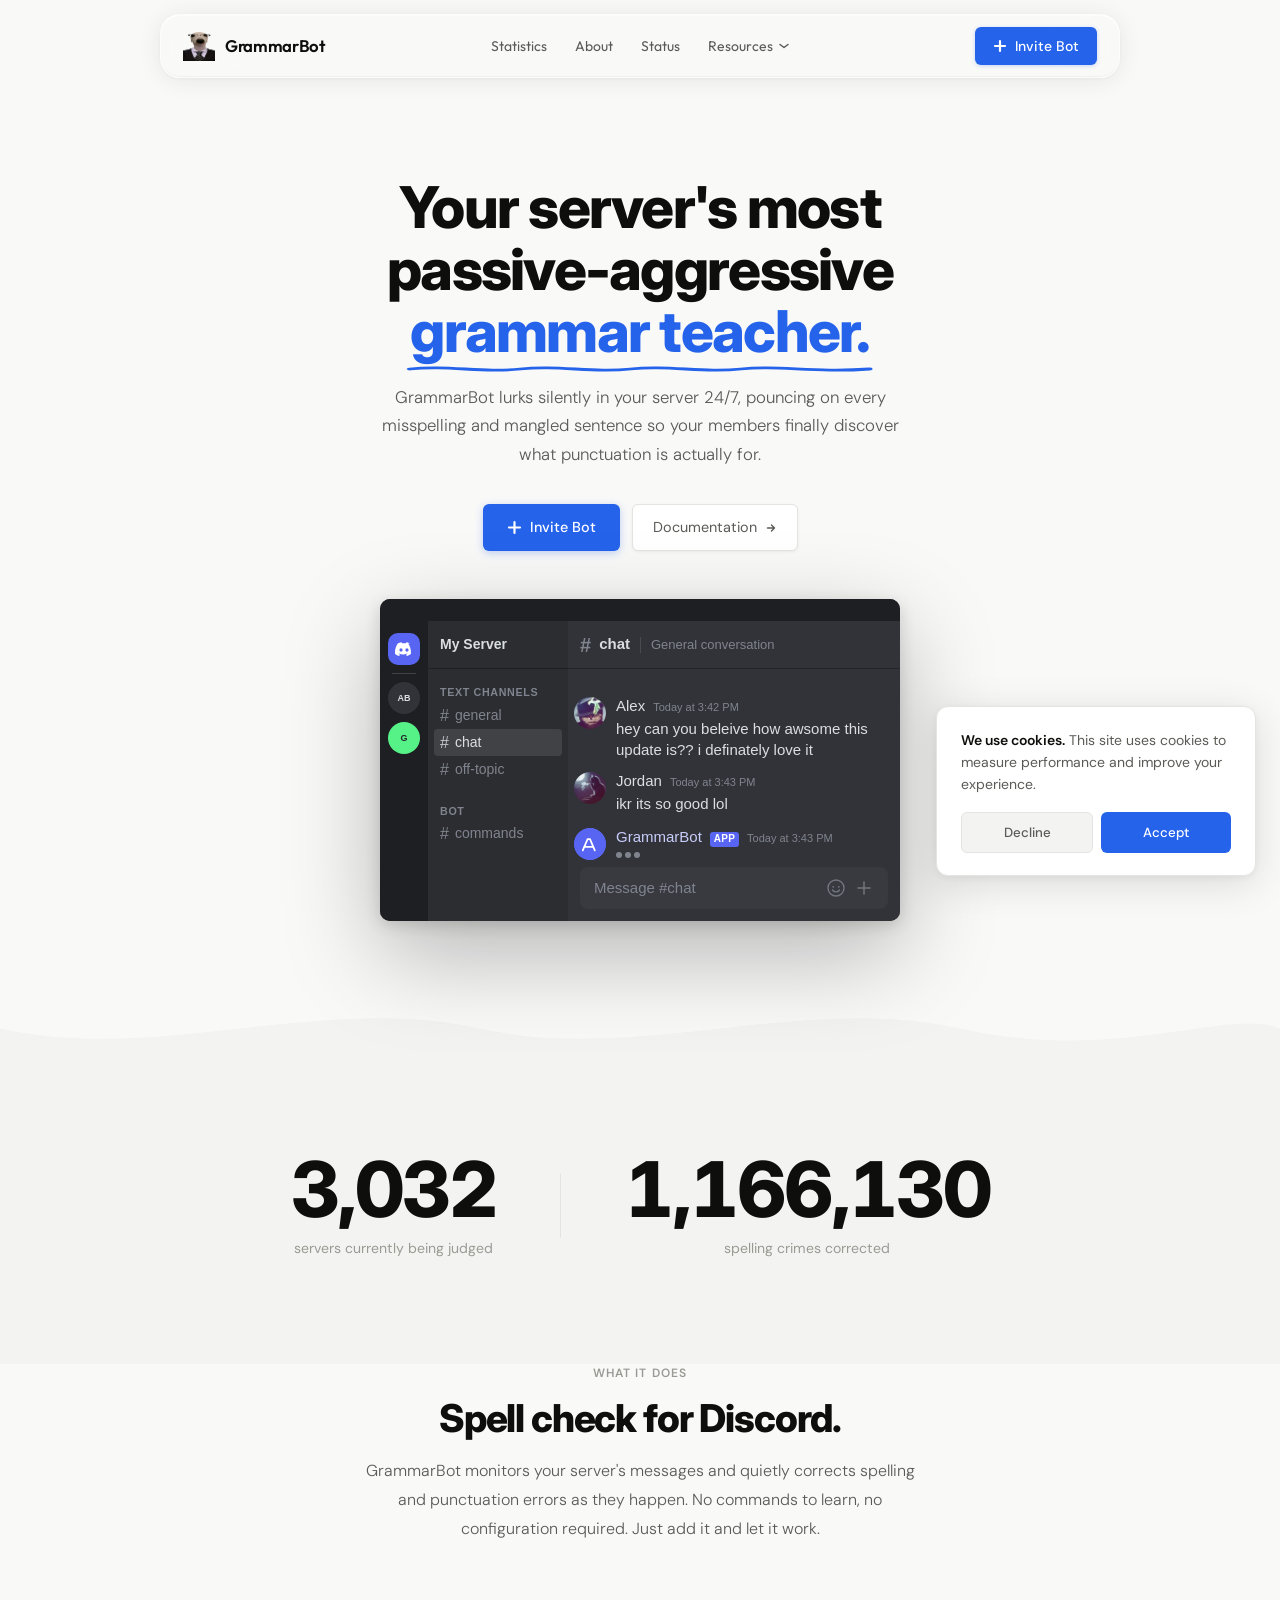
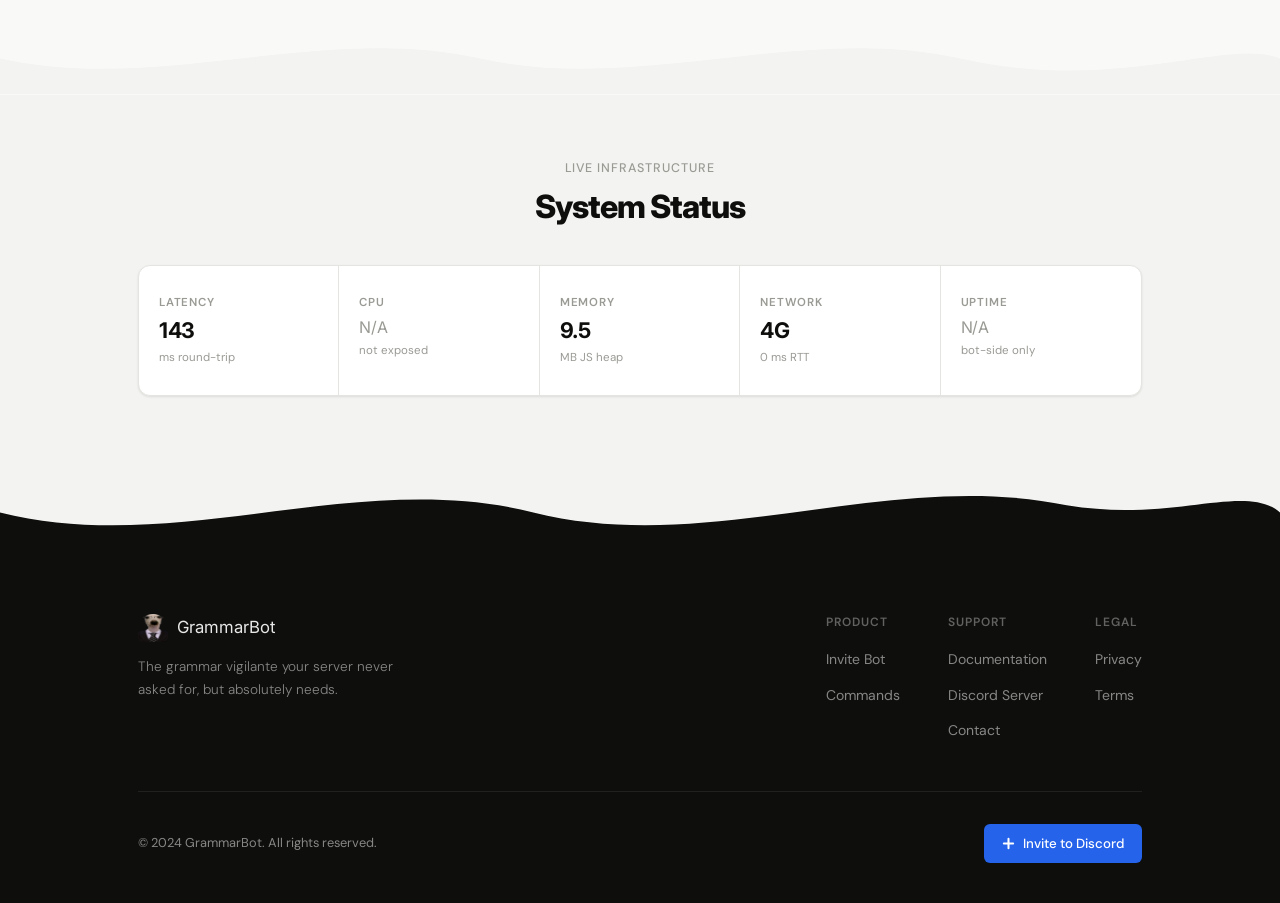
==== index.html @ 232c51ee "Create index.html" ====
<!DOCTYPE html>
<html lang="en">
<head>
  <meta charset="UTF-8" />
  <meta name="viewport" content="width=device-width, initial-scale=1.0" />
  <title>GrammarBot: Your Server's Grammar Police</title>
  <meta name="description" content="A Discord bot that ruthlessly corrects grammar and spelling, because somebody has to." />
  <link rel="preconnect" href="https://fonts.googleapis.com" />
  <link rel="preconnect" href="https://fonts.gstatic.com" crossorigin />
  <link href="https://fonts.googleapis.com/css2?family=Outfit:wght@300;400;500;600;700&family=Inter:wght@300;400;500;600;700;800;900&family=DM+Sans:ital,opsz,wght@0,9..40,300;0,9..40,400;0,9..40,500;0,9..40,600;1,9..40,300&display=swap" rel="stylesheet" />
  <style>
    /* VARIABLES */
    :root {
      --accent-color: #2563EB;
      --accent-light: rgba(37,99,235,0.10);
      --accent-mid:   rgba(37,99,235,0.22);
      --bg:           #F9F9F8;
      --surface:      #FFFFFF;
      --surface-2:    #F3F3F1;
      --border:       #E4E4E0;
      --text-primary:   #0E0E0D;
      --text-secondary: #5A5A56;
      --text-muted:     #9A9A95;
      --shadow-sm: 0 1px 3px rgba(0,0,0,0.06),0 1px 2px rgba(0,0,0,0.04);
      --shadow-md: 0 4px 16px rgba(0,0,0,0.07),0 1px 4px rgba(0,0,0,0.04);
      --shadow-lg: 0 12px 40px rgba(0,0,0,0.09),0 2px 8px rgba(0,0,0,0.05);
      --radius-sm: 6px;
      --radius-md: 12px;
      --radius-lg: 20px;
      --font-display: 'Inter', system-ui, sans-serif;
      --font-body:    'DM Sans', system-ui, sans-serif;
      --font-nav:     'Outfit', system-ui, sans-serif;
      --nav-h: 64px;
      --max-w: 1060px;
      --dc-bg:      #313338;
      --dc-sidebar: #2B2D31;
      --dc-input:   #383A40;
      --dc-text:    #DBDEE1;
      --dc-muted:   #80848E;
      --dc-hover:   rgba(255,255,255,0.06);
      --dc-blurple: #5865F2;
    }

    /* RESET */
    *, *::before, *::after { box-sizing: border-box; margin: 0; padding: 0; }
    html { scroll-behavior: smooth; -webkit-font-smoothing: antialiased; }
    body {
      font-family: var(--font-body);
      background: var(--bg);
      color: var(--text-primary);
      line-height: 1.6;
      overflow-x: hidden;
    }
    a { color: inherit; text-decoration: none; }
    img { display: block; }
    svg { display: block; }
    button { cursor: pointer; border: none; background: none; font: inherit; }

    /* UTILITIES */
    .container { max-width: var(--max-w); margin: 0 auto; padding: 0 28px; }
    .sr-only { position:absolute;width:1px;height:1px;padding:0;overflow:hidden;clip:rect(0,0,0,0);white-space:nowrap;border:0; }

    /* ANIMATIONS */
    .reveal { opacity:1; transform:translateY(0); transition:opacity 0.6s cubic-bezier(.22,.68,0,1.2),transform 0.6s cubic-bezier(.22,.68,0,1.2); }
    .js-ready .reveal { opacity:0; transform:translateY(18px); }
    .js-ready .reveal.visible { opacity:1; transform:translateY(0); }
    .reveal-d1 { transition-delay:0.08s; }
    .reveal-d2 { transition-delay:0.16s; }
    .reveal-d3 { transition-delay:0.24s; }

    /* ── HEADER ──────────────────────────────────────────── */
    #header {
      position: fixed;
      top: 14px; left: 50%;
      transform: translateX(-50%);
      z-index: 200;
      width: calc(100% - 40px);
      max-width: 960px;
      height: var(--nav-h);
      background: rgba(249,249,248,0.42);
      backdrop-filter: saturate(180%) blur(32px);
      -webkit-backdrop-filter: saturate(180%) blur(32px);
      border: 1px solid rgba(255,255,255,0.55);
      border-radius: 20px;
      box-shadow: 0 2px 24px rgba(0,0,0,0.08),0 1px 4px rgba(0,0,0,0.04),inset 0 1px 0 rgba(255,255,255,0.75),inset 0 -1px 0 rgba(0,0,0,0.04);
      transition: background 0.35s, box-shadow 0.35s, border-color 0.35s;
    }
    #header.scrolled {
      background: rgba(249,249,248,0.72);
      box-shadow: 0 6px 36px rgba(0,0,0,0.11),0 2px 8px rgba(0,0,0,0.05),inset 0 1px 0 rgba(255,255,255,0.85),inset 0 -1px 0 rgba(0,0,0,0.05);
      border-color: rgba(220,220,215,0.55);
    }
    body { padding-top: calc(var(--nav-h) + 32px); }

    .nav-inner {
      height: 100%;
      display: grid;
      grid-template-columns: 1fr auto 1fr;
      align-items: center;
      padding: 0 22px;
      gap: 12px;
    }
    .nav-left  { display:flex; align-items:center; justify-content:flex-start; }
    .nav-center { display:flex; align-items:center; justify-content:center; }
    .nav-right { display:flex; align-items:center; justify-content:flex-end; gap:8px; }

    .nav-logo { display:flex; align-items:center; gap:10px; flex-shrink:0; }
    .nav-logo-img { width:32px; height:32px; object-fit:contain; }
    .nav-logo-wordmark {
      font-family: var(--font-nav);
      font-size: 1.05rem; font-weight:600;
      letter-spacing: -0.02em; color: var(--text-primary);
    }

    .nav-links { display:flex; align-items:center; gap:4px; list-style:none; }
    .nav-links a {
      display:block; padding:6px 12px;
      font-family: var(--font-nav); font-size:0.875rem; font-weight:400;
      color: var(--text-secondary); border-radius: var(--radius-sm);
      transition: color 0.2s, background 0.2s;
    }
    .nav-links a:hover { color:var(--text-primary); background:rgba(0,0,0,0.05); }

    /* DROPDOWN: full-width fold-down panel */
    .nav-dropdown { position: relative; }
    .nav-dropdown-trigger {
      display:flex; align-items:center; gap:5px;
      padding:6px 12px;
      font-size:0.875rem; font-weight:400;
      color:var(--text-secondary);
      border-radius: var(--radius-sm);
      background:none; font-family:var(--font-nav);
      transition: color 0.2s, background 0.2s;
    }
    .nav-dropdown-trigger:hover,
    .nav-dropdown.open .nav-dropdown-trigger { color:var(--text-primary); background:rgba(0,0,0,0.05); }
    .nav-dropdown-trigger svg { transition: transform 0.28s cubic-bezier(0.16,1,0.3,1); }
    .nav-dropdown.open .nav-dropdown-trigger svg { transform: rotate(180deg); }

    /* Full-width glass panel, folds down from header */
    .nav-dropdown-menu {
      position: fixed;
      top: calc(14px + var(--nav-h) + 10px);
      left: 50%;
      width: calc(100% - 40px);
      max-width: 920px;
      background: rgba(249,249,248,0.96);
      backdrop-filter: blur(28px);
      -webkit-backdrop-filter: blur(28px);
      border: 1px solid rgba(255,255,255,0.60);
      border-radius: 16px;
      box-shadow: 0 8px 40px rgba(0,0,0,0.10), 0 2px 8px rgba(0,0,0,0.05);
      padding: 20px 28px;
      display: flex; gap: 8px;
      transform-origin: top center;
      transform: translateX(-50%) scaleY(0);
      opacity: 0;
      pointer-events: none;
      transition: transform 0.36s cubic-bezier(0.16,1,0.3,1), opacity 0.24s ease;
      z-index: 190;
    }
    .nav-dropdown.open .nav-dropdown-menu {
      transform: translateX(-50%) scaleY(1);
      opacity: 1;
      pointer-events: auto;
    }
    .nav-dropdown-menu a {
      display: flex; align-items: center; gap: 8px;
      flex: 1;
      padding: 12px 16px;
      font-size: 0.875rem; color: var(--text-secondary);
      border-radius: var(--radius-sm);
      transition: background 0.15s, color 0.15s;
      font-family: var(--font-nav);
    }
    .nav-dropdown-menu a:hover { background: rgba(0,0,0,0.04); color: var(--text-primary); }

    /* Nav CTA */
    .nav-cta {
      display:flex; align-items:center; gap:8px;
      padding:8px 18px; font-size:0.875rem; font-weight:500;
      color:#fff; background:var(--accent-color);
      border-radius: var(--radius-sm);
      box-shadow: 0 1px 4px rgba(37,99,235,0.25);
      transition: opacity 0.2s, transform 0.2s, box-shadow 0.2s;
    }
    .nav-cta:hover { opacity:0.9; transform:translateY(-1px); box-shadow:0 4px 12px rgba(37,99,235,0.3); }

    /* HAMBURGER */
    .nav-hamburger {
      display:none; flex-direction:column; justify-content:center;
      gap:5px; width:36px; height:36px; padding:6px;
      border-radius:var(--radius-sm); flex-shrink:0;
      z-index:210; transition:background 0.2s;
    }
    .nav-hamburger:hover { background:rgba(0,0,0,0.06); }
    .nav-hamburger span {
      display:block; width:20px; height:1.5px;
      background:var(--text-primary); border-radius:2px;
      transition:transform 0.25s ease, opacity 0.2s ease;
      transform-origin:center;
    }
    .nav-hamburger.is-open span:nth-child(1) { transform:translateY(6.5px) rotate(45deg); }
    .nav-hamburger.is-open span:nth-child(2) { opacity:0; transform:scaleX(0); }
    .nav-hamburger.is-open span:nth-child(3) { transform:translateY(-6.5px) rotate(-45deg); }

    /* MOBILE DRAWER */
    .mobile-drawer {
      display:none; position:fixed;
      top:0; left:0; right:0; bottom:0;
      z-index:190; background:var(--bg);
      padding: calc(14px + var(--nav-h) + 24px) 28px 48px; overflow-y:auto;
      opacity:0; transform:translateY(-6px);
      pointer-events:none;
      transition:opacity 0.22s ease, transform 0.22s ease;
    }
    .mobile-drawer.is-open { opacity:1; transform:translateY(0); pointer-events:auto; }
    .mobile-drawer-links { list-style:none; display:flex; flex-direction:column; gap:2px; margin-bottom:20px; }
    .mobile-drawer-links > li > a,
    .mobile-drawer-resource-btn {
      display:flex; align-items:center; justify-content:space-between;
      width:100%; text-align:left; padding:13px 14px;
      font-size:1rem; font-weight:400; color:var(--text-secondary);
      border-radius:var(--radius-sm);
      background:none; border:none; cursor:pointer; font-family:inherit;
      transition:background 0.15s, color 0.15s;
    }
    .mobile-drawer-links > li > a:hover,
    .mobile-drawer-resource-btn:hover { background:var(--surface-2); color:var(--text-primary); }
    .mobile-drawer-resource-btn svg { transition:transform 0.2s; flex-shrink:0; }
    .mobile-drawer-resource-btn.sub-open svg { transform:rotate(180deg); }
    .mobile-drawer-sub { list-style:none; display:none; flex-direction:column; gap:2px; padding:4px 0 4px 16px; }
    .mobile-drawer-sub.open { display:flex; }
    .mobile-drawer-sub a {
      display:block; padding:10px 14px; font-size:0.9rem;
      color:var(--text-muted); border-radius:var(--radius-sm);
      transition:background 0.15s, color 0.15s;
    }
    .mobile-drawer-sub a:hover { background:var(--surface-2); color:var(--text-primary); }
    .mobile-drawer-cta {
      display:flex; align-items:center; justify-content:center; gap:8px;
      width:100%; padding:14px; font-size:1rem; font-weight:500;
      color:#fff; background:var(--accent-color);
      border-radius:var(--radius-sm);
      box-shadow:0 2px 8px rgba(37,99,235,0.28);
      transition:opacity 0.2s; margin-top:8px;
    }
    .mobile-drawer-cta:hover { opacity:0.9; }

    /* ── HERO: fully centered single column ────────────────── */
    #hero { padding: 80px 0 72px; background: var(--bg); }
    .hero-inner {
      display: flex;
      flex-direction: column;
      align-items: center;
      text-align: center;
      gap: 48px;
    }
    .hero-copy { display:flex; flex-direction:column; align-items:center; }
    .hero-title {
      font-family: var(--font-display);
      font-size: clamp(2.4rem, 4.5vw, 3.8rem);
      line-height: 1.08; letter-spacing: -0.03em; font-weight: 800;
      color: var(--text-primary); margin-bottom: 20px;
      max-width: 680px;
    }
    .hero-title span { font-weight:800; color:var(--accent-color); }
    .hero-subtitle {
      font-size: 1.05rem; font-weight: 300;
      color: var(--text-secondary); line-height: 1.7;
      max-width: 520px; margin-bottom: 36px;
    }
    .hero-actions { display:flex; align-items:center; justify-content:center; gap:12px; flex-wrap:wrap; }
    .btn-primary {
      display:inline-flex; align-items:center; gap:8px;
      padding:12px 24px; font-size:0.9rem; font-weight:500;
      color:#fff; background:var(--accent-color);
      border-radius:var(--radius-sm);
      box-shadow:0 2px 8px rgba(37,99,235,0.28);
      transition:opacity 0.2s, transform 0.2s, box-shadow 0.2s;
    }
    .btn-primary:hover { opacity:0.9; transform:translateY(-1px); box-shadow:0 6px 20px rgba(37,99,235,0.32); }
    .btn-secondary {
      display:inline-flex; align-items:center; gap:8px;
      padding:11px 20px; font-size:0.9rem; font-weight:400;
      color:var(--text-secondary); background:var(--surface);
      border:1px solid var(--border); border-radius:var(--radius-sm);
      box-shadow:0 1px 3px rgba(0,0,0,0.06);
      transition:color 0.2s, border-color 0.2s, transform 0.2s, box-shadow 0.2s;
    }
    .btn-secondary:hover { color:var(--text-primary); border-color:#ccc; transform:translateY(-1px); box-shadow:var(--shadow-md); }

    /* Hero visual: centered */
    .hero-visual { display:flex; justify-content:center; align-items:center; width:100%; }

    /* ── DISCORD MOCKUP ────────────────────────────────────── */
    .dc-window {
      width: 100%; max-width: 520px;
      border-radius: 10px; overflow: hidden;
      box-shadow: 0 32px 96px rgba(0,0,0,0.28), 0 4px 16px rgba(0,0,0,0.14);
      font-family: 'gg sans','Noto Sans',Whitney,'Helvetica Neue',Helvetica,Arial,sans-serif;
      font-size: 12px; line-height: 1.375;
      display: flex; flex-direction: column;
      background: var(--dc-bg);
      -webkit-font-smoothing: antialiased;
      text-align: left;
    }
    .dc-titlebar {
      height:22px; background:#1E1F22;
      display:flex; align-items:center; padding:0 12px; gap:7px; flex-shrink:0;
    }
    .dc-titlebar-dot { display:none; }
    .dc-app { display:flex; height:300px; }
    .dc-rail {
      width:48px; background:#1E1F22;
      display:flex; flex-direction:column; align-items:center;
      padding:12px 0; gap:8px; flex-shrink:0;
    }
    .dc-rail-icon {
      width:32px; height:32px; border-radius:50%;
      background:#313338;
      display:flex; align-items:center; justify-content:center;
      font-size:10px; font-weight:700; color:var(--dc-text);
      cursor:pointer; flex-shrink:0; overflow:hidden;
      transition:border-radius 0.15s;
    }
    .dc-rail-icon.active { border-radius:10px; background:var(--dc-blurple); }
    .dc-rail-icon img { width:100%; height:100%; object-fit:cover; }
    .dc-rail-sep { width:24px; height:1px; background:#3F4147; border-radius:1px; flex-shrink:0; }
    .dc-sidebar {
      width:140px; background:var(--dc-sidebar);
      display:flex; flex-direction:column; flex-shrink:0; overflow:hidden;
    }
    .dc-server-header {
      height:48px; display:flex; align-items:center;
      padding:0 12px; gap:6px;
      border-bottom:1px solid rgba(0,0,0,0.3); flex-shrink:0;
    }
    .dc-server-name { font-size:0.875rem; font-weight:600; color:var(--dc-text); white-space:nowrap; overflow:hidden; text-overflow:ellipsis; }
    .dc-ch-section { padding:16px 6px 4px; }
    .dc-ch-section-label { font-size:0.67rem; font-weight:700; letter-spacing:0.06em; text-transform:uppercase; color:var(--dc-muted); padding:0 6px; margin-bottom:2px; }
    .dc-ch-item {
      display:flex; align-items:center; gap:6px;
      padding:4px 6px; border-radius:4px;
      font-size:0.875rem; color:var(--dc-muted);
      cursor:pointer; white-space:nowrap; overflow:hidden;
      transition:background 0.1s, color 0.1s;
    }
    .dc-ch-item:hover { background:var(--dc-hover); color:#C3C6CC; }
    .dc-ch-item.active { background:rgba(255,255,255,0.1); color:var(--dc-text); }
    .dc-hash { font-size:1rem; color:var(--dc-muted); line-height:1; flex-shrink:0; }
    .dc-ch-item.active .dc-hash { color:#C3C6CC; }
    .dc-main { flex:1; display:flex; flex-direction:column; background:var(--dc-bg); overflow:hidden; min-width:0; }
    .dc-chat-header {
      height:48px; flex-shrink:0;
      display:flex; align-items:center;
      padding:0 12px; gap:8px;
      border-bottom:1px solid rgba(0,0,0,0.3);
    }
    .dc-chat-hash { font-size:1.25rem; font-weight:900; color:var(--dc-muted); line-height:1; }
    .dc-chat-name { font-size:0.9375rem; font-weight:700; color:var(--dc-text); }
    .dc-chat-divider { width:1px; height:16px; background:rgba(255,255,255,0.12); margin:0 2px; }
    .dc-chat-topic { font-size:0.8125rem; color:var(--dc-muted); overflow:hidden; text-overflow:ellipsis; white-space:nowrap; }
    .dc-msgs {
      flex:1; overflow:hidden; padding:12px 0 8px;
      display:flex; flex-direction:column; justify-content:flex-end; gap:0;
      text-align:left;
    }
    .dc-msg {
      position:relative; display:flex;
      padding:2px 12px 2px 48px; min-height:22px; text-align:left;
    }
    .dc-msg:hover { background:rgba(0,0,0,0.06); }
    .dc-msg.is-first { padding-top:8px; margin-top:8px; }
    .dc-msg-avatar {
      position:absolute; left:6px; top:8px;
      width:32px; height:32px; border-radius:50%;
      overflow:hidden; background:#36393F;
      display:flex; align-items:center; justify-content:center; flex-shrink:0;
    }
    .dc-msg-avatar img { width:100%; height:100%; object-fit:cover; }
    .dc-msg-avatar-fb { font-size:0.8rem; font-weight:700; color:var(--dc-text); }
    .dc-msg-body { flex:1; min-width:0; text-align:left; }
    .dc-msg-meta { display:flex; align-items:baseline; gap:8px; margin-bottom:3px; flex-wrap:wrap; }
    .dc-uname { font-size:0.9375rem; font-weight:500; color:var(--dc-text); line-height:1.2; }
    .dc-uname.blurple { color:#C9CDFB; }
    .dc-bot-badge {
      display:inline-flex; align-items:center;
      padding:0 4px; height:15px;
      font-size:0.625rem; font-weight:700; letter-spacing:0.02em; text-transform:uppercase;
      color:#fff; background:var(--dc-blurple);
      border-radius:3px; line-height:1; vertical-align:middle;
    }
    .dc-msg-ts { font-size:0.6875rem; color:var(--dc-muted); }
    .dc-msg-text { font-size:0.9375rem; color:var(--dc-text); line-height:1.4; word-break:break-word; text-align:left; }
    .dc-input-wrap { padding:0 12px 12px; flex-shrink:0; }
    .dc-input-box {
      background:var(--dc-input); border-radius:8px; padding:11px 14px;
      display:flex; align-items:center; gap:8px;
    }
    .dc-input-placeholder { flex:1; font-size:0.9375rem; color:var(--dc-muted); }
    .dc-input-action { width:20px; height:20px; color:var(--dc-muted); opacity:0.8; }

    /* ── STATS: floating freely, no container ────────────────── */
    #stats { background: var(--surface-2); padding: 0 0 72px; }
    .stats-float {
      display: flex;
      justify-content: center;
      align-items: center;
      gap: 0;
      flex-wrap: wrap;
    }
    .stat-float-item {
      text-align: center;
      padding: 32px 64px;
      flex-shrink: 0;
    }
    .stat-float-sep {
      width: 1px; height: 64px;
      background: var(--border);
      flex-shrink: 0;
      align-self: center;
    }
    /* Stats top padding (wave sits flush; content needs breathing room) */
    .stats-float { padding-top: 56px; }

    /* ── DISCORD TYPING INDICATOR ──────────────────────────── */
    .dc-typing { display:flex; gap:3px; align-items:center; padding:2px 0; }
    .dc-typing-dot {
      width:6px; height:6px; border-radius:50%;
      background:var(--dc-muted);
      animation:dc-bounce 1.1s ease-in-out infinite;
    }
    .dc-typing-dot:nth-child(2) { animation-delay:0.18s; }
    .dc-typing-dot:nth-child(3) { animation-delay:0.36s; }
    @keyframes dc-bounce {
      0%,60%,100% { transform:translateY(0); opacity:0.5; }
      30% { transform:translateY(-5px); opacity:1; }
    }

    /* ── HERO TITLE WAVY UNDERLINE ──────────────────────────── */
    .hero-underline-wrap {
      display: inline;
      position: relative;
      white-space: nowrap;
    }
    .hero-wavy-line {
      position: absolute;
      left: 0; bottom: -8px;
      width: 100%; height: 10px;
      overflow: visible;
      pointer-events: none;
    }

    .stat-value {
      font-family: var(--font-display);
      font-size: clamp(3rem, 6vw, 5rem);
      letter-spacing: -0.04em; line-height: 1;
      font-weight: 800; color: var(--text-primary);
      margin-bottom: 8px; font-variant-numeric: tabular-nums;
    }
    .stat-label { font-size: 0.88rem; font-weight: 400; color: var(--text-muted); }

    /* ── ABOUT (replaces trust): minimal centered blurb ──────── */
    #trust { background: var(--bg); padding: 0 0 80px; }
    .about-block {
      max-width: 560px;
      margin: 0 auto;
      text-align: center;
    }
    .about-eyebrow {
      font-size: 0.75rem; font-weight: 600;
      letter-spacing: 0.09em; text-transform: uppercase;
      color: var(--text-muted); margin-bottom: 14px;
    }
    .about-heading {
      font-family: var(--font-display);
      font-size: clamp(1.8rem, 3vw, 2.6rem);
      font-weight: 800; letter-spacing: -0.03em;
      line-height: 1.1; color: var(--text-primary);
      margin-bottom: 18px;
    }
    .about-body {
      font-size: 1rem; font-weight: 300;
      color: var(--text-secondary); line-height: 1.8;
    }

    /* ── WAVE DIVIDERS ───────────────────────────────────────── */
    .wave-top-stats,
    .wave-top-status,
    .wave-top-footer {
      line-height: 0; margin: 0; padding: 0;
      display: block; overflow: hidden;
    }
    /* hero(--bg) → stats(--surface-2) */
    .wave-top-stats  { background: var(--bg); }
    /* trust(--bg) → status(--surface-2) */
    .wave-top-status { background: var(--bg); }
    /* status(--surface-2) → footer(#0E0E0D).
       Background must be surface-2 so the div behind the SVG
       matches the section above — eliminates any black-line seam. */
    .wave-top-footer { background: var(--surface-2); }
    .wave-top-stats svg,
    .wave-top-status svg,
    .wave-top-footer svg { display:block; width:100%; vertical-align:bottom; }

    /* ── STATUS ──────────────────────────────────────────────── */
    #status { background: var(--surface-2); padding: 0 0 72px; }
    .status-content { padding-top: 64px; }
    .status-eyebrow { font-size:0.78rem; font-weight:500; letter-spacing:0.08em; text-transform:uppercase; color:var(--text-muted); margin-bottom:10px; text-align:center; }
    .status-heading { font-family:var(--font-display); font-size:clamp(1.5rem,2.5vw,2rem); line-height:1.15; letter-spacing:-0.03em; font-weight:800; text-align:center; margin-bottom:40px; }
    .status-panel {
      background: var(--surface);
      border: 1px solid var(--border);
      border-radius: var(--radius-md);
      box-shadow: var(--shadow-sm);
      overflow: hidden;
    }
    .status-metrics {
      display: grid;
      grid-template-columns: repeat(5,1fr);
    }
    .status-metric {
      padding: 28px 20px;
      border-right: 1px solid var(--border);
      display: flex; flex-direction:column; gap:6px;
    }
    .status-metric:last-child { border-right:none; }
    .status-metric-label { font-size:0.72rem; font-weight:600; letter-spacing:0.07em; text-transform:uppercase; color:var(--text-muted); }
    .status-metric-value { font-family:var(--font-display); font-size:1.35rem; font-weight:700; letter-spacing:-0.02em; color:var(--text-primary); line-height:1.1; }
    .status-metric-value.na { color:var(--text-muted); font-size:1rem; font-weight:400; }
    .status-metric-unit { font-size:0.72rem; color:var(--text-muted); font-weight:400; }
    @keyframes pulse-dot { 0%,100%{opacity:1} 50%{opacity:0.35} }

    /* ── FOOTER ──────────────────────────────────────────────── */
    #footer { background: #0E0E0D; color:rgba(255,255,255,0.5); padding:0 0 40px; }
    .footer-content { padding-top:56px; }
    .footer-inner { display:grid; grid-template-columns:1fr auto; gap:48px; align-items:start; margin-bottom:48px; }
    .footer-logo { display:flex; align-items:center; gap:9px; margin-bottom:12px; }
    .footer-logo-img { width:30px; height:30px; object-fit:contain; border-radius:6px; }
    .footer-logo-wordmark { font-family:var(--font-display); font-size:1.05rem; color:rgba(255,255,255,0.9); }
    .footer-tagline { font-size:0.85rem; font-weight:300; max-width:280px; line-height:1.7; }
    .footer-nav { display:flex; gap:48px; }
    .footer-nav-heading { font-size:0.75rem; font-weight:600; letter-spacing:0.08em; text-transform:uppercase; color:rgba(255,255,255,0.35); margin-bottom:14px; }
    .footer-nav-col ul { list-style:none; display:flex; flex-direction:column; gap:10px; }
    .footer-nav-col a { font-size:0.875rem; color:rgba(255,255,255,0.5); transition:color 0.2s; }
    .footer-nav-col a:hover { color:rgba(255,255,255,0.9); }
    .footer-bottom { display:flex; align-items:center; justify-content:space-between; padding-top:32px; border-top:1px solid rgba(255,255,255,0.08); gap:16px; flex-wrap:wrap; }
    .footer-copy { font-size:0.8rem; }
    .footer-invite {
      display:inline-flex; align-items:center; gap:8px;
      padding:9px 18px; font-size:0.83rem; font-weight:500;
      color:#fff; background:var(--accent-color);
      border-radius:var(--radius-sm); transition:opacity 0.2s;
    }
    .footer-invite:hover { opacity:0.85; }

    /* ── COOKIE BANNER ───────────────────────────────────────── */
    #cookieBanner {
      position: fixed;
      bottom: 24px; right: 24px;
      z-index: 2000;
      background: var(--surface);
      border: 1px solid var(--border);
      border-radius: var(--radius-md);
      box-shadow: 0 8px 40px rgba(0,0,0,0.12), 0 2px 8px rgba(0,0,0,0.06);
      padding: 22px 24px;
      max-width: 320px;
      width: calc(100% - 48px);
      transform: translateY(calc(100% + 32px));
      opacity: 0;
      transition: transform 0.42s cubic-bezier(0.16,1,0.3,1), opacity 0.32s ease;
    }
    #cookieBanner.cb-visible {
      transform: translateY(0);
      opacity: 1;
    }
    #cookieBanner.cb-hiding {
      transform: translateY(calc(100% + 32px));
      opacity: 0;
    }
    .cookie-text {
      font-size: 0.875rem; font-weight: 400;
      color: var(--text-secondary); line-height: 1.6;
      margin-bottom: 16px;
    }
    .cookie-text strong { color: var(--text-primary); font-weight: 600; }
    .cookie-actions { display:flex; gap:8px; }
    .cookie-btn-decline {
      flex:1; padding:9px 14px;
      font-size:0.83rem; font-weight:500;
      color:var(--text-secondary);
      background:var(--surface-2);
      border:1px solid var(--border);
      border-radius:var(--radius-sm);
      transition:background 0.15s, color 0.15s;
      font-family:inherit;
    }
    .cookie-btn-decline:hover { background:var(--border); color:var(--text-primary); }
    .cookie-btn-accept {
      flex:1; padding:9px 14px;
      font-size:0.83rem; font-weight:500;
      color:#fff; background:var(--accent-color);
      border-radius:var(--radius-sm);
      transition:opacity 0.15s;
      font-family:inherit;
    }
    .cookie-btn-accept:hover { opacity:0.88; }

    /* ── RESPONSIVE ──────────────────────────────────────────── */
    @media (max-width:800px) {
      :root { --nav-h:60px; }
      .nav-links, .nav-dropdown, .nav-cta { display:none; }
      .nav-hamburger { display:flex; }
      .mobile-drawer { display:block; }
      .nav-inner { grid-template-columns:1fr auto; }
      .nav-center { display:none; }
      .nav-right .nav-cta { display:none; }

      .hero-title { font-size:2.2rem; }
      .dc-window { max-width:100%; font-size:11px; text-align:left; }
      .dc-app { height:auto; min-height:280px; }
      .dc-sidebar { width:110px; }

      .stat-float-item { padding:24px 32px; }
      .stat-float-sep { height:48px; }

      .footer-inner { grid-template-columns:1fr; gap:32px; }
      .footer-nav { gap:32px; }

      .status-metrics { grid-template-columns:repeat(3,1fr); }
      .status-metric:nth-child(3) { border-right:none; }
      .status-metric:nth-child(4) { border-top:1px solid var(--border); }
      .status-metric:nth-child(5) { border-top:1px solid var(--border); border-right:none; }
    }
    @media (max-width:500px) {
      .footer-nav { flex-direction:column; gap:24px; }
      .dc-rail { width:40px; }
      .dc-sidebar { width:96px; }
      .dc-ch-section-label { font-size:0.6rem; }
      .stat-float-sep { display:none; }
      .stat-float-item { padding:20px 24px; width:100%; }
      .stats-float { flex-direction:column; gap:0; }
      .status-metrics { grid-template-columns:repeat(2,1fr); }
      .status-metric:nth-child(2) { border-right:none; }
      .status-metric:nth-child(3) { border-top:1px solid var(--border); border-right:1px solid var(--border); }
      .status-metric:nth-child(4) { border-top:1px solid var(--border); border-right:none; }
      .status-metric:nth-child(5) { border-top:1px solid var(--border); border-right:none; grid-column:span 2; }
      #cookieBanner { right:16px; left:16px; bottom:16px; width:auto; max-width:none; }
    }
  </style>
</head>
<body>

<!-- HEADER -->
<header id="header" role="banner">
  <nav class="nav-inner" role="navigation" aria-label="Primary">

    <div class="nav-left">
      <a href="/" class="nav-logo" aria-label="GrammarBot home">
        <img src="logo.PNG" alt="GrammarBot" class="nav-logo-img" />
        <span class="nav-logo-wordmark">GrammarBot</span>
      </a>
    </div>

    <div class="nav-center">
      <ul class="nav-links" role="list">
        <li><a href="#stats">Statistics</a></li>
        <li><a href="#trust">About</a></li>
        <li><a href="#status">Status</a></li>
        <li>
          <div class="nav-dropdown" id="navDropdown">
            <button class="nav-dropdown-trigger" aria-haspopup="true" aria-expanded="false" id="dropdownBtn">
              Resources
              <svg width="12" height="12" viewBox="0 0 12 12" fill="none" aria-hidden="true">
                <path d="M2 4.5L6 7.5L10 4.5" stroke="currentColor" stroke-width="1.5" stroke-linecap="round" stroke-linejoin="round"/>
              </svg>
            </button>
            <!-- Full-width fold-down panel -->
            <div class="nav-dropdown-menu" id="dropdownMenu" role="menu">
              <a href="#" role="menuitem">
                <svg width="16" height="16" viewBox="0 0 16 16" fill="none" aria-hidden="true">
                  <rect x="2" y="2" width="12" height="12" rx="2" stroke="currentColor" stroke-width="1.4"/>
                  <path d="M5 6h6M5 9h4" stroke="currentColor" stroke-width="1.4" stroke-linecap="round"/>
                </svg>
                Documentation
              </a>
              <a href="#" role="menuitem">
                <svg width="16" height="16" viewBox="0 0 16 16" fill="none" aria-hidden="true">
                  <path d="M4 5l2 2-2 2M8 11h4" stroke="currentColor" stroke-width="1.4" stroke-linecap="round" stroke-linejoin="round"/>
                </svg>
                Commands
              </a>
              <a href="#" role="menuitem">
                <svg width="16" height="14" viewBox="0 0 18 14" fill="none" aria-hidden="true" style="opacity:0.7;">
                  <path d="M15.25 1.5C14.09.94 12.85.54 11.55.31a.09.09 0 0 0-.1.05c-.17.3-.36.69-.49.99a12.1 12.1 0 0 0-3.92 0 10.1 10.1 0 0 0-.5-1 .09.09 0 0 0-.1-.04C5.15.54 3.91.94 2.75 1.5a.09.09 0 0 0-.04.03C.4 5.06-.24 8.49.07 11.87c0 .02.01.04.03.05a13.08 13.08 0 0 0 3.95 2 .09.09 0 0 0 .1-.03c.3-.42.57-.86.8-1.33.01-.03 0-.07-.03-.08a8.58 8.58 0 0 1-1.23-.59.09.09 0 0 1-.01-.15c.08-.06.16-.13.24-.19a.09.09 0 0 1 .09-.01c2.58 1.18 5.37 1.18 7.92 0a.09.09 0 0 1 .1.01c.07.07.15.13.24.2a.09.09 0 0 1-.01.14c-.39.23-.8.43-1.23.59-.03.01-.05.05-.03.08.24.47.51.91.8 1.33a.09.09 0 0 0 .1.03 13.04 13.04 0 0 0 3.96-2 .09.09 0 0 0 .03-.05c.36-3.87-.61-7.27-2.69-10.34a.07.07 0 0 0-.04-.03zM6.01 9.75c-.85 0-1.55-.79-1.55-1.75s.68-1.75 1.55-1.75c.87 0 1.56.79 1.55 1.75 0 .96-.69 1.75-1.55 1.75zm5.99 0c-.85 0-1.55-.79-1.55-1.75s.68-1.75 1.55-1.75c.87 0 1.56.79 1.55 1.75 0 .96-.68 1.75-1.55 1.75z" fill="#5865F2"/>
                </svg>
                Support Server
              </a>
            </div>
          </div>
        </li>
      </ul>
    </div>

    <div class="nav-right">
      <a href="#" class="nav-cta" aria-label="Invite GrammarBot to your server">
        <svg width="14" height="14" viewBox="0 0 14 14" fill="none" aria-hidden="true">
          <path d="M7 2 L7 12 M2 7 L12 7" stroke="currentColor" stroke-width="2.2" stroke-linecap="round"/>
        </svg>
        Invite Bot
      </a>
      <button class="nav-hamburger" id="hamburger" aria-label="Open menu" aria-expanded="false">
        <span></span><span></span><span></span>
      </button>
    </div>

  </nav>
</header>

<!-- MOBILE DRAWER -->
<div class="mobile-drawer" id="mobileDrawer" aria-hidden="true" role="dialog" aria-label="Navigation menu">
  <ul class="mobile-drawer-links" role="list">
    <li><a href="#stats">Statistics</a></li>
    <li><a href="#trust">About</a></li>
    <li><a href="#status">Status</a></li>
    <li>
      <button class="mobile-drawer-resource-btn" id="drawerResBtn" aria-expanded="false">
        Resources
        <svg width="12" height="12" viewBox="0 0 12 12" fill="none" aria-hidden="true">
          <path d="M2 4.5L6 7.5L10 4.5" stroke="currentColor" stroke-width="1.5" stroke-linecap="round" stroke-linejoin="round"/>
        </svg>
      </button>
      <ul class="mobile-drawer-sub" id="drawerResSub" role="list">
        <li><a href="#">Documentation</a></li>
        <li><a href="#">Commands</a></li>
        <li><a href="#">Support Server</a></li>
      </ul>
    </li>
  </ul>
  <a href="#" class="mobile-drawer-cta">
    <svg width="15" height="15" viewBox="0 0 15 15" fill="none" aria-hidden="true">
      <path d="M7.5 2 L7.5 13 M2 7.5 L13 7.5" stroke="currentColor" stroke-width="2.2" stroke-linecap="round"/>
    </svg>
    Invite Bot
  </a>
</div>

<!-- HERO: single column, everything centered -->
<main>
<section id="hero">
  <div class="container">
    <div class="hero-inner">

      <div class="hero-copy reveal">
        <h1 class="hero-title">
          Your server's most passive-aggressive <span class="hero-underline-wrap">grammar teacher.<svg class="hero-wavy-line" viewBox="0 0 200 10" preserveAspectRatio="none" aria-hidden="true"><path d="M0,5 C16,1 32,9 48,5 C64,1 80,9 96,5 C112,1 128,9 144,5 C160,1 176,9 200,5" stroke="#2563EB" stroke-width="2.8" fill="none" stroke-linecap="round" stroke-linejoin="round"/></svg></span>
        </h1>
        <p class="hero-subtitle">
          GrammarBot lurks silently in your server 24/7, pouncing on every misspelling and mangled sentence so your members finally discover what punctuation is actually for.
        </p>
        <div class="hero-actions">
          <a href="#" class="btn-primary">
            <svg width="15" height="15" viewBox="0 0 15 15" fill="none" aria-hidden="true">
              <path d="M7.5 2 L7.5 13 M2 7.5 L13 7.5" stroke="currentColor" stroke-width="2.2" stroke-linecap="round"/>
            </svg>
            Invite Bot
          </a>
          <a href="#" class="btn-secondary">
            Documentation
            <svg width="12" height="12" viewBox="0 0 12 12" fill="none" aria-hidden="true">
              <path d="M2.5 6H9.5M6.5 3L9.5 6L6.5 9" stroke="currentColor" stroke-width="1.4" stroke-linecap="round" stroke-linejoin="round"/>
            </svg>
          </a>
        </div>
      </div>

      <!-- DISCORD MOCKUP: centered below copy -->
      <div class="hero-visual reveal reveal-d2">
        <div class="dc-window" role="img" aria-label="Discord grammar correction preview">

          <div class="dc-titlebar">
            <div class="dc-titlebar-dot"></div>
            <div class="dc-titlebar-dot"></div>
            <div class="dc-titlebar-dot"></div>
          </div>

          <div class="dc-app">
            <div class="dc-rail">
              <div class="dc-rail-icon active" title="My Server">
                <svg width="18" height="14" viewBox="0 0 18 14" fill="none">
                  <path d="M15.25 1.5C14.09.94 12.85.54 11.55.31a.09.09 0 0 0-.1.05c-.17.3-.36.69-.49.99a12.1 12.1 0 0 0-3.92 0 10.1 10.1 0 0 0-.5-1 .09.09 0 0 0-.1-.04C5.15.54 3.91.94 2.75 1.5a.09.09 0 0 0-.04.03C.4 5.06-.24 8.49.07 11.87c0 .02.01.04.03.05a13.08 13.08 0 0 0 3.95 2 .09.09 0 0 0 .1-.03c.3-.42.57-.86.8-1.33.01-.03 0-.07-.03-.08a8.58 8.58 0 0 1-1.23-.59.09.09 0 0 1-.01-.15c.08-.06.16-.13.24-.19a.09.09 0 0 1 .09-.01c2.58 1.18 5.37 1.18 7.92 0a.09.09 0 0 1 .1.01c.07.07.15.13.24.2a.09.09 0 0 1-.01.14c-.39.23-.8.43-1.23.59-.03.01-.05.05-.03.08.24.47.51.91.8 1.33a.09.09 0 0 0 .1.03 13.04 13.04 0 0 0 3.96-2 .09.09 0 0 0 .03-.05c.36-3.87-.61-7.27-2.69-10.34a.07.07 0 0 0-.04-.03zM6.01 9.75c-.85 0-1.55-.79-1.55-1.75s.68-1.75 1.55-1.75c.87 0 1.56.79 1.55 1.75 0 .96-.69 1.75-1.55 1.75zm5.99 0c-.85 0-1.55-.79-1.55-1.75s.68-1.75 1.55-1.75c.87 0 1.56.79 1.55 1.75 0 .96-.68 1.75-1.55 1.75z" fill="white"/>
                </svg>
              </div>
              <div class="dc-rail-sep"></div>
              <div class="dc-rail-icon" style="font-size:9px;color:#DBDEE1;font-weight:700;">AB</div>
              <div class="dc-rail-icon" style="background:#57F287;color:#23272A;font-size:9px;font-weight:700;">G</div>
            </div>

            <div class="dc-sidebar">
              <div class="dc-server-header">
                <span class="dc-server-name">My Server</span>
              </div>
              <div class="dc-ch-section">
                <div class="dc-ch-section-label">Text Channels</div>
                <div class="dc-ch-item"><span class="dc-hash">#</span><span>general</span></div>
                <div class="dc-ch-item active"><span class="dc-hash">#</span><span>chat</span></div>
                <div class="dc-ch-item"><span class="dc-hash">#</span><span>off-topic</span></div>
              </div>
              <div class="dc-ch-section">
                <div class="dc-ch-section-label">Bot</div>
                <div class="dc-ch-item"><span class="dc-hash">#</span><span>commands</span></div>
              </div>
            </div>

            <div class="dc-main">
              <div class="dc-chat-header">
                <span class="dc-chat-hash">#</span>
                <span class="dc-chat-name">chat</span>
                <div class="dc-chat-divider"></div>
                <span class="dc-chat-topic">General conversation</span>
              </div>

              <div class="dc-msgs" id="dc-msgs">
                <div class="dc-msg is-first">
                  <div class="dc-msg-avatar">
                    <img src="pfp1.JPG" alt="user"
                         onerror="this.style.display='none';this.parentElement.querySelector('.dc-msg-avatar-fb').style.display='flex';" />
                    <span class="dc-msg-avatar-fb" style="display:none;" id="dc-u1-initial">A</span>
                  </div>
                  <div class="dc-msg-body">
                    <div class="dc-msg-meta">
                      <span class="dc-uname" id="dc-u1-name">Alex</span>
                      <span class="dc-msg-ts" id="dc-u1-ts">Today at 3:42 PM</span>
                    </div>
                    <div class="dc-msg-text" id="dc-u1-text">hey can you beleive how awsome this update is?? i definately love it</div>
                  </div>
                </div>

                <div class="dc-msg is-first">
                  <div class="dc-msg-avatar">
                    <img src="pfp2.JPG" alt="user"
                         onerror="this.style.display='none';this.parentElement.querySelector('.dc-msg-avatar-fb').style.display='flex';" />
                    <span class="dc-msg-avatar-fb" style="display:none;" id="dc-u2-initial">J</span>
                  </div>
                  <div class="dc-msg-body">
                    <div class="dc-msg-meta">
                      <span class="dc-uname" id="dc-u2-name">Jordan</span>
                      <span class="dc-msg-ts" id="dc-u2-ts">Today at 3:43 PM</span>
                    </div>
                    <div class="dc-msg-text" id="dc-u2-text">ikr its so good lol</div>
                  </div>
                </div>

                <div class="dc-msg is-first">
                  <div class="dc-msg-avatar" style="background:#5865F2;">
                    <svg viewBox="0 0 40 40" width="32" height="32" fill="none">
                      <rect width="40" height="40" rx="20" fill="#5865F2"/>
                      <path d="M11 28 L17 14 L20 14 L26 28" stroke="white" stroke-width="2.2" stroke-linecap="round" stroke-linejoin="round" fill="none"/>
                      <path d="M13 23.5 H24" stroke="white" stroke-width="2.2" stroke-linecap="round"/>
                    </svg>
                  </div>
                  <div class="dc-msg-body">
                    <div class="dc-msg-meta">
                      <span class="dc-uname blurple">GrammarBot</span>
                      <span class="dc-bot-badge">APP</span>
                      <span class="dc-msg-ts" id="dc-bot-ts">Today at 3:43 PM</span>
                    </div>
                    <div class="dc-msg-text" id="dc-bot-text"></div>
                    <div class="dc-typing" id="dc-typing" style="display:none;">
                      <span class="dc-typing-dot"></span>
                      <span class="dc-typing-dot"></span>
                      <span class="dc-typing-dot"></span>
                    </div>
                  </div>
                </div>
              </div>

              <div class="dc-input-wrap">
                <div class="dc-input-box">
                  <span class="dc-input-placeholder">Message #chat</span>
                  <svg class="dc-input-action" viewBox="0 0 20 20" fill="none">
                    <circle cx="10" cy="10" r="8" stroke="#80848E" stroke-width="1.4"/>
                    <path d="M6.5 12c.8 1.2 2 1.9 3.5 1.9s2.7-.7 3.5-1.9" stroke="#80848E" stroke-width="1.4" stroke-linecap="round"/>
                    <circle cx="7.2" cy="8.8" r="0.9" fill="#80848E"/>
                    <circle cx="12.8" cy="8.8" r="0.9" fill="#80848E"/>
                  </svg>
                  <svg class="dc-input-action" viewBox="0 0 20 20" fill="none">
                    <path d="M10 4v12M4 10h12" stroke="#80848E" stroke-width="1.5" stroke-linecap="round"/>
                  </svg>
                </div>
              </div>
            </div>
          </div>
        </div>
      </div>

    </div>
  </div>
</section>

<!-- STATS: wave transition hero(--bg) → stats(--surface-2), then floating numbers -->
<section id="stats" aria-labelledby="stats-heading">
  <div class="wave-top-stats">
    <svg viewBox="0 0 1440 80" xmlns="http://www.w3.org/2000/svg" preserveAspectRatio="none">
      <path d="M0,40 C180,80 360,0 540,40 C720,80 900,0 1080,40 C1260,80 1380,16 1440,40 L1440,80 L0,80 Z" fill="#F3F3F1"/>
    </svg>
  </div>
  <h2 id="stats-heading" class="sr-only">Statistics</h2>
  <div class="container">
    <div class="stats-float reveal">
      <div class="stat-float-item">
        <div class="stat-value" id="stat-servers">0</div>
        <div class="stat-label">servers currently being judged</div>
      </div>
      <div class="stat-float-sep" aria-hidden="true"></div>
      <div class="stat-float-item">
        <div class="stat-value" id="stat-corrections">0</div>
        <div class="stat-label">spelling crimes corrected</div>
      </div>
    </div>
  </div>
</section>

<!-- ABOUT: minimal centered blurb replacing the old trust section -->
<section id="trust" aria-labelledby="about-heading">
  <div class="container">
    <div class="about-block reveal">
      <p class="about-eyebrow">What it does</p>
      <h2 class="about-heading" id="about-heading">Spell check for Discord.</h2>
      <p class="about-body">
        GrammarBot monitors your server's messages and quietly corrects spelling and punctuation errors as they happen. No commands to learn, no configuration required. Just add it and let it work.
      </p>
    </div>
  </div>
</section>

<!-- STATUS -->
<!-- Wave: about/trust(--bg) to status(--surface-2) -->
<section id="status" aria-labelledby="status-heading">
  <div class="wave-top-status">
    <svg viewBox="0 0 1440 80" xmlns="http://www.w3.org/2000/svg" preserveAspectRatio="none">
      <path d="M0,40 C180,80 360,0 540,40 C720,80 900,0 1080,40 C1260,80 1380,16 1440,40 L1440,80 L0,80 Z" fill="#F3F3F1"/>
    </svg>
  </div>
  <div class="status-content">
    <div class="container">
      <p class="status-eyebrow">Live infrastructure</p>
      <h2 class="status-heading" id="status-heading">System Status</h2>
      <div class="status-panel reveal">
        <div class="status-metrics">
          <div class="status-metric">
            <span class="status-metric-label">Latency</span>
            <span class="status-metric-value" id="s-latency">...</span>
            <span class="status-metric-unit" id="s-latency-unit"></span>
          </div>
          <div class="status-metric">
            <span class="status-metric-label">CPU</span>
            <span class="status-metric-value na">N/A</span>
            <span class="status-metric-unit">not exposed</span>
          </div>
          <div class="status-metric">
            <span class="status-metric-label">Memory</span>
            <span class="status-metric-value" id="s-memory">...</span>
            <span class="status-metric-unit" id="s-memory-unit"></span>
          </div>
          <div class="status-metric">
            <span class="status-metric-label">Network</span>
            <span class="status-metric-value" id="s-network">...</span>
            <span class="status-metric-unit" id="s-network-unit"></span>
          </div>
          <div class="status-metric">
            <span class="status-metric-label">Uptime</span>
            <span class="status-metric-value na">N/A</span>
            <span class="status-metric-unit">bot-side only</span>
          </div>
        </div>
      </div>
    </div>
  </div>
</section>
</main>

<!-- FOOTER -->
<!-- Wave: status(--surface-2) to footer(#0E0E0D).
     The outer div is #0E0E0D so no seam gap is possible.
     The rect inside the SVG paints the surface-2 area above the wave. -->
<footer id="footer" role="contentinfo">
  <div class="wave-top-footer">
    <svg viewBox="0 0 1440 100" xmlns="http://www.w3.org/2000/svg" preserveAspectRatio="none">
      <rect width="1440" height="100" fill="#F3F3F1"/>
      <path d="M0,50 C200,100 400,0 600,50 C800,100 1000,0 1200,42 C1320,62 1400,16 1440,50 L1440,100 L0,100 Z" fill="#0E0E0D"/>
    </svg>
  </div>

  <div class="container footer-content">
    <div class="footer-inner">
      <div class="footer-brand">
        <div class="footer-logo">
          <img src="logo.PNG" alt="GrammarBot" class="footer-logo-img" />
          <span class="footer-logo-wordmark">GrammarBot</span>
        </div>
        <p class="footer-tagline">
          The grammar vigilante your server never asked for, but absolutely needs.
        </p>
      </div>
      <nav class="footer-nav" aria-label="Footer navigation">
        <div class="footer-nav-col">
          <p class="footer-nav-heading">Product</p>
          <ul>
            <li><a href="#">Invite Bot</a></li>
            <li><a href="#">Commands</a></li>
          </ul>
        </div>
        <div class="footer-nav-col">
          <p class="footer-nav-heading">Support</p>
          <ul>
            <li><a href="#">Documentation</a></li>
            <li><a href="#">Discord Server</a></li>
            <li><a href="#">Contact</a></li>
          </ul>
        </div>
        <div class="footer-nav-col">
          <p class="footer-nav-heading">Legal</p>
          <ul>
            <li><a href="#">Privacy</a></li>
            <li><a href="#">Terms</a></li>
          </ul>
        </div>
      </nav>
    </div>

    <div class="footer-bottom">
      <p class="footer-copy">&copy; 2024 GrammarBot. All rights reserved.</p>
      <a href="#" class="footer-invite">
        <svg width="13" height="13" viewBox="0 0 14 14" fill="none" aria-hidden="true">
          <path d="M7 2 L7 12 M2 7 L12 7" stroke="currentColor" stroke-width="2.2" stroke-linecap="round"/>
        </svg>
        Invite to Discord
      </a>
    </div>
  </div>
</footer>

<!-- COOKIE BANNER -->
<div id="cookieBanner" role="dialog" aria-label="Cookie consent" aria-modal="true">
  <p class="cookie-text"><strong>We use cookies.</strong> This site uses cookies to measure performance and improve your experience.</p>
  <div class="cookie-actions">
    <button class="cookie-btn-decline" id="cookieDecline">Decline</button>
    <button class="cookie-btn-accept" id="cookieAccept">Accept</button>
  </div>
</div>

<script>
  // ── Header scroll ─────────────────────────────────────────
  var header = document.getElementById('header');
  window.addEventListener('scroll', function() {
    if (header) header.classList.toggle('scrolled', window.scrollY > 10);
  }, { passive: true });

  // ── Dropdown: full-width fold-down ────────────────────────
  var navDropdown = document.getElementById('navDropdown');
  var dropdownBtn = document.getElementById('dropdownBtn');
  if (navDropdown && dropdownBtn) {
    dropdownBtn.addEventListener('click', function(e) {
      e.stopPropagation();
      var open = navDropdown.classList.toggle('open');
      dropdownBtn.setAttribute('aria-expanded', String(open));
    });
    document.addEventListener('click', function(e) {
      if (!navDropdown.contains(e.target)) {
        navDropdown.classList.remove('open');
        dropdownBtn.setAttribute('aria-expanded', 'false');
      }
    });
    document.addEventListener('keydown', function(e) {
      if (e.key === 'Escape') {
        navDropdown.classList.remove('open');
        dropdownBtn.setAttribute('aria-expanded', 'false');
      }
    });
  }

  // ── Hamburger / Mobile drawer ─────────────────────────────
  var hamburger    = document.getElementById('hamburger');
  var mobileDrawer = document.getElementById('mobileDrawer');
  var isOpen       = false;

  function openDrawer() {
    isOpen = true;
    hamburger.classList.add('is-open');
    hamburger.setAttribute('aria-expanded', 'true');
    mobileDrawer.classList.add('is-open');
    mobileDrawer.setAttribute('aria-hidden', 'false');
    document.body.style.overflow = 'hidden';
  }
  function closeDrawer() {
    isOpen = false;
    hamburger.classList.remove('is-open');
    hamburger.setAttribute('aria-expanded', 'false');
    mobileDrawer.classList.remove('is-open');
    mobileDrawer.setAttribute('aria-hidden', 'true');
    document.body.style.overflow = '';
  }

  if (hamburger && mobileDrawer) {
    hamburger.addEventListener('click', function(e) {
      e.stopPropagation();
      isOpen ? closeDrawer() : openDrawer();
    });
    mobileDrawer.querySelectorAll('a').forEach(function(a) { a.addEventListener('click', closeDrawer); });
    document.addEventListener('click', function(e) {
      if (isOpen && !mobileDrawer.contains(e.target) && !hamburger.contains(e.target)) closeDrawer();
    });
    document.addEventListener('keydown', function(e) { if (e.key === 'Escape' && isOpen) closeDrawer(); });
  }

  // ── Mobile Resources sub-menu ─────────────────────────────
  var drawerResBtn = document.getElementById('drawerResBtn');
  var drawerResSub = document.getElementById('drawerResSub');
  if (drawerResBtn && drawerResSub) {
    drawerResBtn.addEventListener('click', function() {
      var subOpen = drawerResSub.classList.toggle('open');
      drawerResBtn.classList.toggle('sub-open', subOpen);
      drawerResBtn.setAttribute('aria-expanded', String(subOpen));
    });
  }

  // ── Reveal animations ─────────────────────────────────────
  document.body.classList.add('js-ready');
  var revealEls = document.querySelectorAll('.reveal');
  if ('IntersectionObserver' in window) {
    var ro = new IntersectionObserver(function(entries) {
      entries.forEach(function(e) { if (e.isIntersecting) e.target.classList.add('visible'); });
    }, { threshold: 0.05 });
    revealEls.forEach(function(el) { ro.observe(el); });
  }
  setTimeout(function() {
    revealEls.forEach(function(el) {
      if (el.getBoundingClientRect().top < window.innerHeight - 30) el.classList.add('visible');
    });
  }, 60);
  window.addEventListener('scroll', function() {
    revealEls.forEach(function(el) {
      if (el.getBoundingClientRect().top < window.innerHeight - 30) el.classList.add('visible');
    });
  }, { passive: true });

  // ── Count-up ──────────────────────────────────────────────
  function easeOut(t) { return 1 - Math.pow(1 - t, 3); }
  function countUp(el, target, duration) {
    var start = performance.now();
    (function tick(now) {
      var p = Math.min((now - start) / duration, 1);
      var v = Math.round(easeOut(p) * target);
      el.textContent = v >= 1000 ? v.toLocaleString('en-US') : String(v);
      if (p < 1) requestAnimationFrame(tick);
    })(start);
  }
  var statsEl = document.getElementById('stats');
  var srvEl   = document.getElementById('stat-servers');
  var corrEl  = document.getElementById('stat-corrections');
  var statsDone = false;
  if (statsEl) {
    new IntersectionObserver(function(entries) {
      if (entries[0].isIntersecting && !statsDone) {
        statsDone = true;
        if (srvEl)  countUp(srvEl,  4812,    1800);
        if (corrEl) countUp(corrEl, 2140000, 2200);
      }
    }, { threshold: 0.3 }).observe(statsEl);
  }

  // ── Status metrics (real browser-measured values only) ────
  function loadStatus() {
    var latEl    = document.getElementById('s-latency');
    var latUnit  = document.getElementById('s-latency-unit');
    var memEl    = document.getElementById('s-memory');
    var memUnit  = document.getElementById('s-memory-unit');
    var netEl    = document.getElementById('s-network');
    var netUnit  = document.getElementById('s-network-unit');

    // Latency: live HEAD fetch round-trip
    var t0 = performance.now();
    fetch(window.location.href, { method: 'HEAD', cache: 'no-store' })
      .then(function() {
        var rtt = Math.round(performance.now() - t0);
        if (latEl) { latEl.textContent = rtt; latEl.classList.remove('na'); }
        if (latUnit) latUnit.textContent = 'ms round-trip';
      })
      .catch(function() {
        var nav = performance.getEntriesByType && performance.getEntriesByType('navigation')[0];
        if (nav && nav.responseEnd && nav.requestStart) {
          var rtt = Math.round(nav.responseEnd - nav.requestStart);
          if (latEl) { latEl.textContent = rtt; latEl.classList.remove('na'); }
          if (latUnit) latUnit.textContent = 'ms';
        } else {
          if (latEl) { latEl.textContent = 'N/A'; latEl.classList.add('na'); }
          if (latUnit) latUnit.textContent = '';
        }
      });

    // Memory: Chrome performance.memory
    if (window.performance && performance.memory) {
      var mb = (performance.memory.usedJSHeapSize / 1048576).toFixed(1);
      if (memEl) { memEl.textContent = mb; memEl.classList.remove('na'); }
      if (memUnit) memUnit.textContent = 'MB JS heap';
    } else {
      if (memEl) { memEl.textContent = 'N/A'; memEl.classList.add('na'); }
      if (memUnit) memUnit.textContent = 'not available';
    }

    // Network: Connection API
    var conn = navigator.connection || navigator.mozConnection || navigator.webkitConnection;
    if (conn) {
      var type = conn.effectiveType || conn.type || 'unknown';
      var rtt  = conn.rtt !== undefined ? conn.rtt + ' ms RTT' : 'effective type';
      if (netEl) { netEl.textContent = type.toUpperCase(); netEl.classList.remove('na'); }
      if (netUnit) netUnit.textContent = rtt;
    } else {
      if (netEl) { netEl.textContent = 'N/A'; netEl.classList.add('na'); }
      if (netUnit) netUnit.textContent = 'not available';
    }
  }
  loadStatus();

  // ── Cookie banner: shows on every page load ───────────────
  var cookieBanner = document.getElementById('cookieBanner');
  var cookieAccept = document.getElementById('cookieAccept');
  var cookieDecline = document.getElementById('cookieDecline');

  function dismissCookieBanner() {
    if (!cookieBanner) return;
    cookieBanner.classList.remove('cb-visible');
    cookieBanner.classList.add('cb-hiding');
    setTimeout(function() {
      cookieBanner.style.display = 'none';
    }, 450);
  }

  // Show after brief delay so page can render first
  setTimeout(function() {
    if (cookieBanner) cookieBanner.classList.add('cb-visible');
  }, 700);

  if (cookieAccept)  cookieAccept.addEventListener('click',  dismissCookieBanner);
  if (cookieDecline) cookieDecline.addEventListener('click', dismissCookieBanner);

  // ── Discord mockup live typing animation ──────────────────
  (function() {
    var scenes = [
      { u1n:'Alex',   u1t:'Today at 3:42 PM', u1m:'hey can you beleive how awsome this update is?? i definately love it',
        u2n:'Jordan', u2t:'Today at 3:43 PM', u2m:'ikr its so good lol',
        bot:'*believe \u00a0*awesome \u00a0*definitely', bott:'Today at 3:43 PM' },
      { u1n:'Tyler',  u1t:'Today at 5:12 PM', u1m:'this is to good to be true omg',
        u2n:'Sam',    u2t:'Today at 5:12 PM', u2m:'your totally right lol',
        bot:"*too good \u00a0*you're", bott:'Today at 5:13 PM' },
      { u1n:'Morgan', u1t:'Today at 7:31 PM', u1m:'i seen him at the store yesterday',
        u2n:'Chris',  u2t:'Today at 7:31 PM', u2m:'wait he was their?',
        bot:'*I saw him \u00a0*there', bott:'Today at 7:32 PM' },
      { u1n:'Jordan', u1t:'Today at 9:04 PM', u1m:'less people showed up then expected',
        u2n:'Alex',   u2t:'Today at 9:04 PM', u2m:'ya it was irregardless of the weather',
        bot:'*fewer people \u00a0*regardless', bott:'Today at 9:05 PM' }
    ];
    var idx = 0;

    function typeText(el, text, onDone) {
      el.textContent = '';
      var i = 0;
      var interval = setInterval(function() {
        el.textContent += text[i];
        i++;
        if (i >= text.length) { clearInterval(interval); if (onDone) onDone(); }
      }, 32);
    }

    function runScene() {
      var s = scenes[idx];
      var u1name = document.getElementById('dc-u1-name');
      var u1ts   = document.getElementById('dc-u1-ts');
      var u1text = document.getElementById('dc-u1-text');
      var u2name = document.getElementById('dc-u2-name');
      var u2ts   = document.getElementById('dc-u2-ts');
      var u2text = document.getElementById('dc-u2-text');
      var botTs  = document.getElementById('dc-bot-ts');
      var botTxt = document.getElementById('dc-bot-text');
      var typing = document.getElementById('dc-typing');
      var msgs   = document.getElementById('dc-msgs');
      if (!botTxt || !msgs) return;

      // Fade in new scene content
      msgs.style.transition = 'opacity 0.4s ease';
      msgs.style.opacity = '1';

      if (u1name) u1name.textContent = s.u1n;
      if (u1ts)   u1ts.textContent   = s.u1t;
      if (u1text) u1text.textContent = s.u1m;
      if (u2name) u2name.textContent = s.u2n;
      if (u2ts)   u2ts.textContent   = s.u2t;
      if (u2text) u2text.textContent = s.u2m;
      if (botTs)  botTs.textContent  = s.bott;
      botTxt.textContent = '';

      // Show typing indicator
      if (typing) typing.style.display = 'flex';

      // After a realistic pause, hide typing and type the correction
      setTimeout(function() {
        if (typing) typing.style.display = 'none';
        typeText(botTxt, s.bot, function() {
          // Hold on completed correction, then cross-fade to next scene
          setTimeout(function() {
            msgs.style.transition = 'opacity 0.5s ease';
            msgs.style.opacity = '0';
            setTimeout(function() {
              idx = (idx + 1) % scenes.length;
              runScene();
            }, 500);
          }, 3200);
        });
      }, 1100);
    }

    // Kick off after the page has settled
    setTimeout(runScene, 600);
  })();
</script>
</body>
</html>
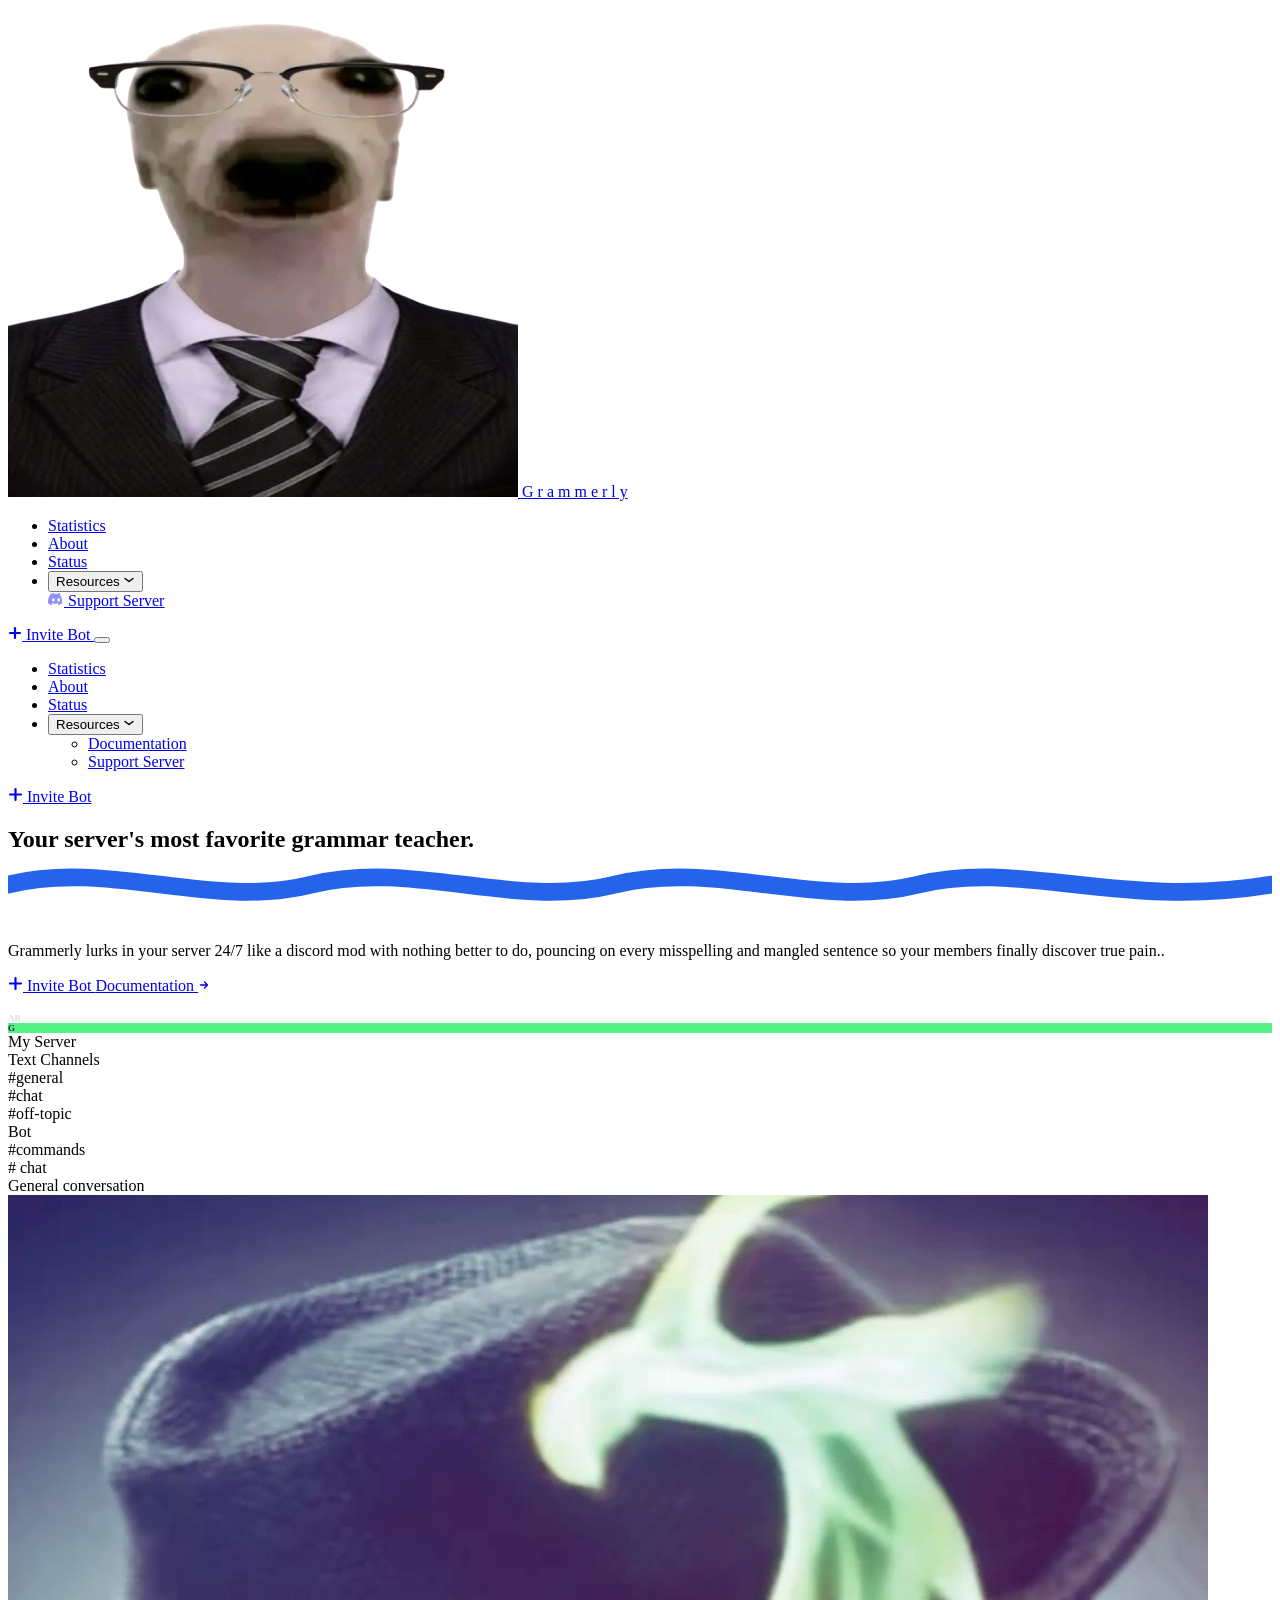
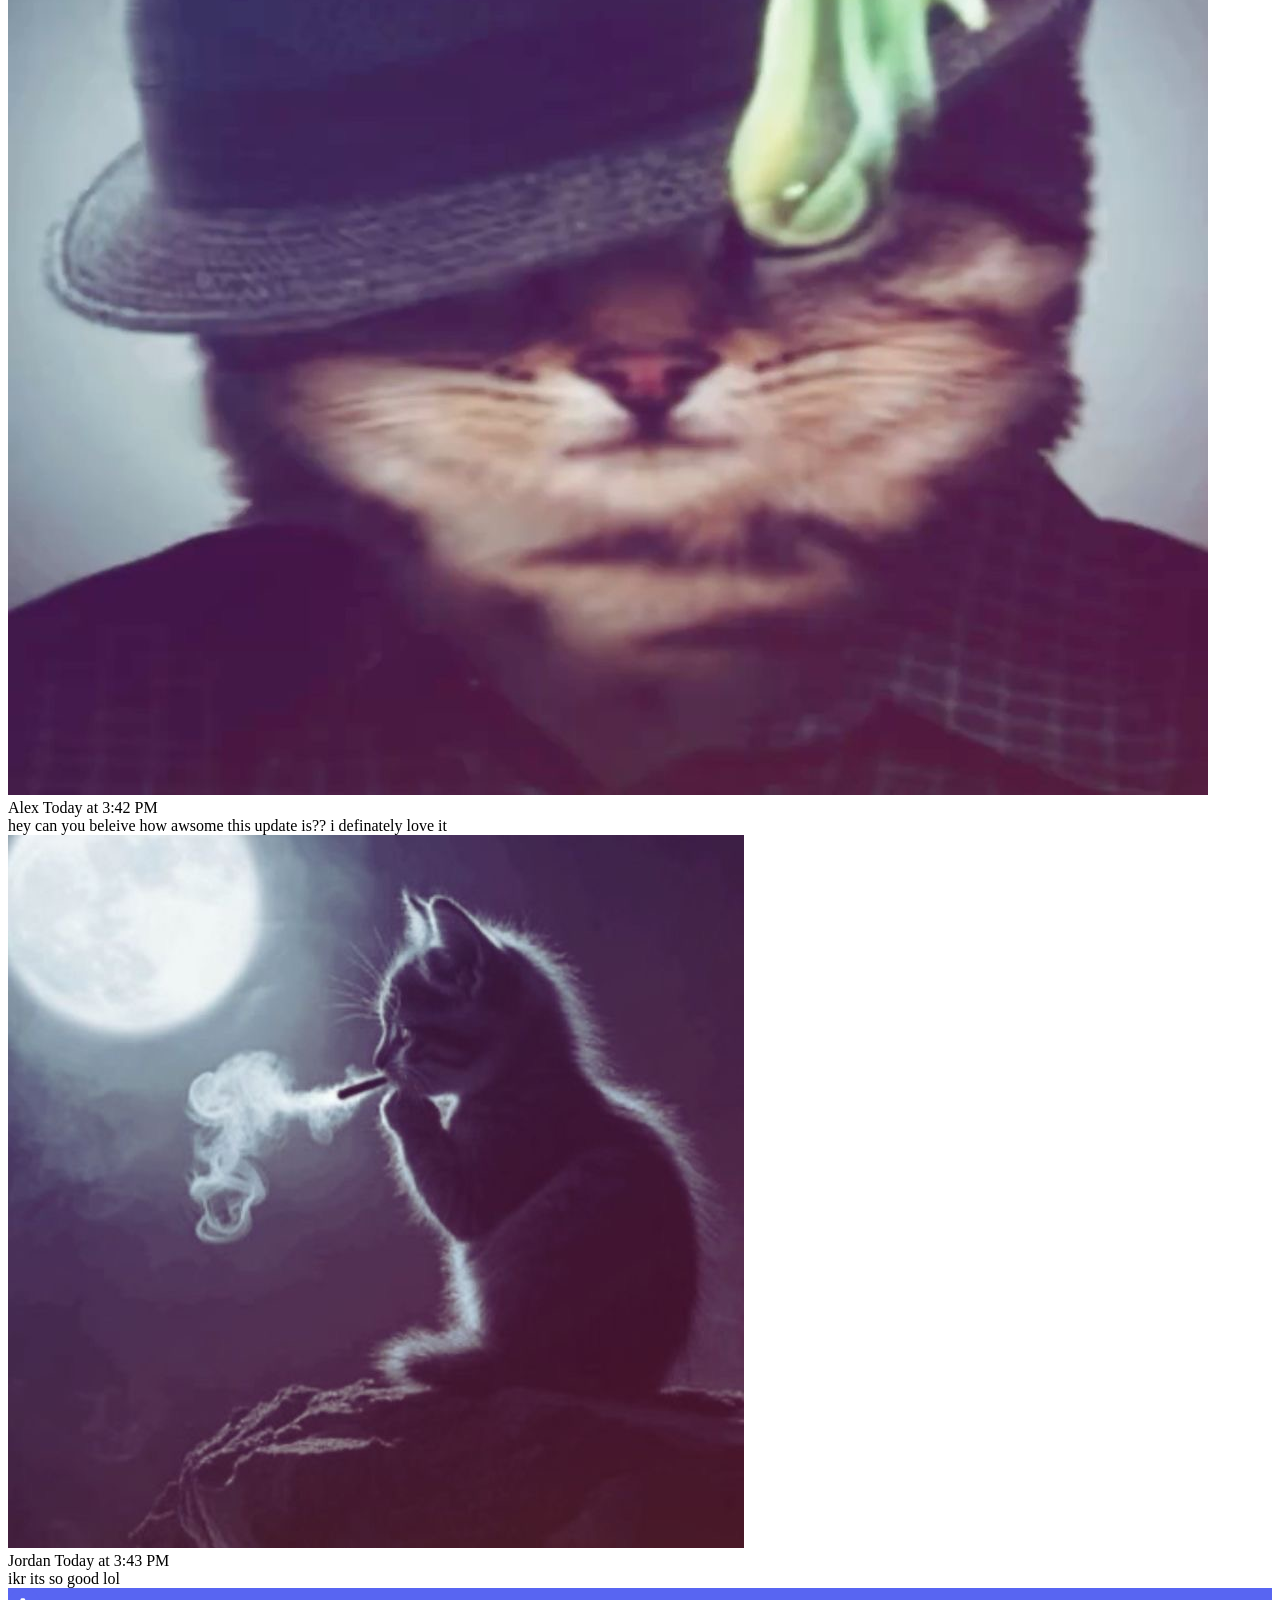
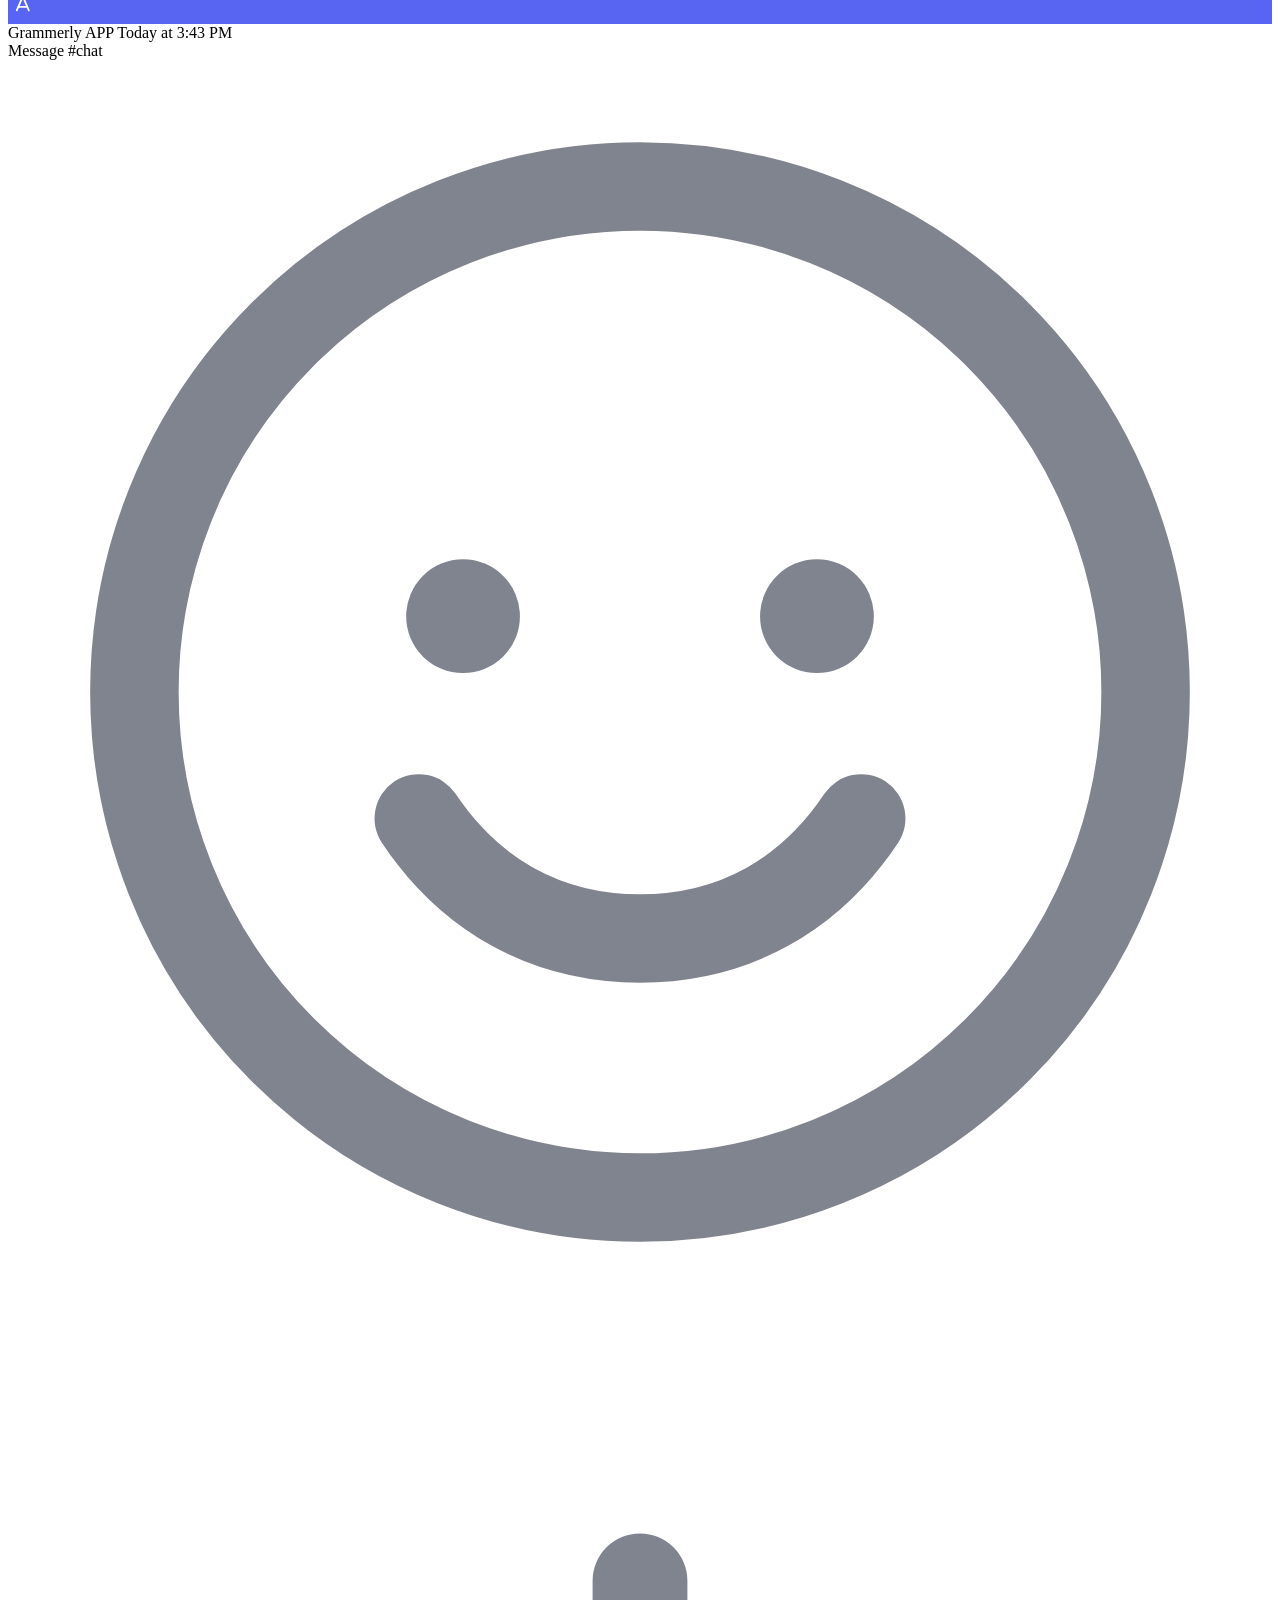
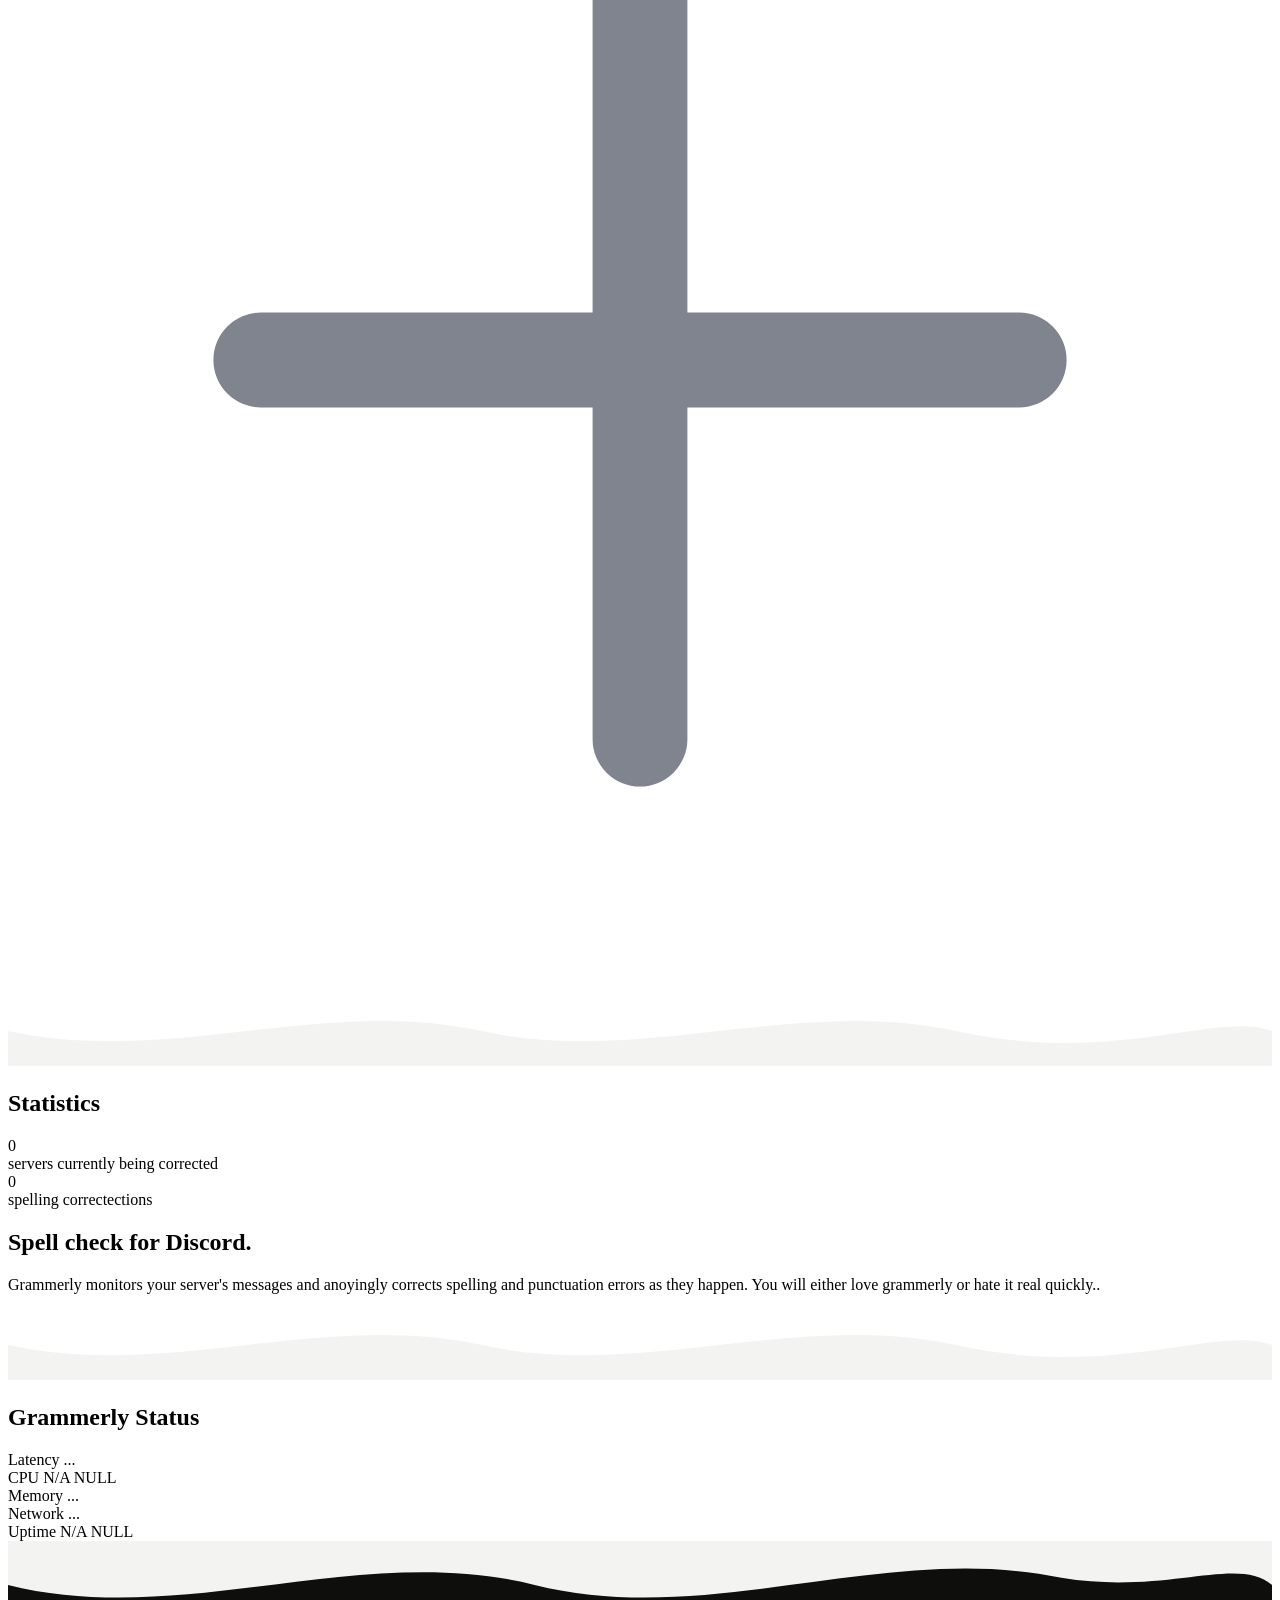
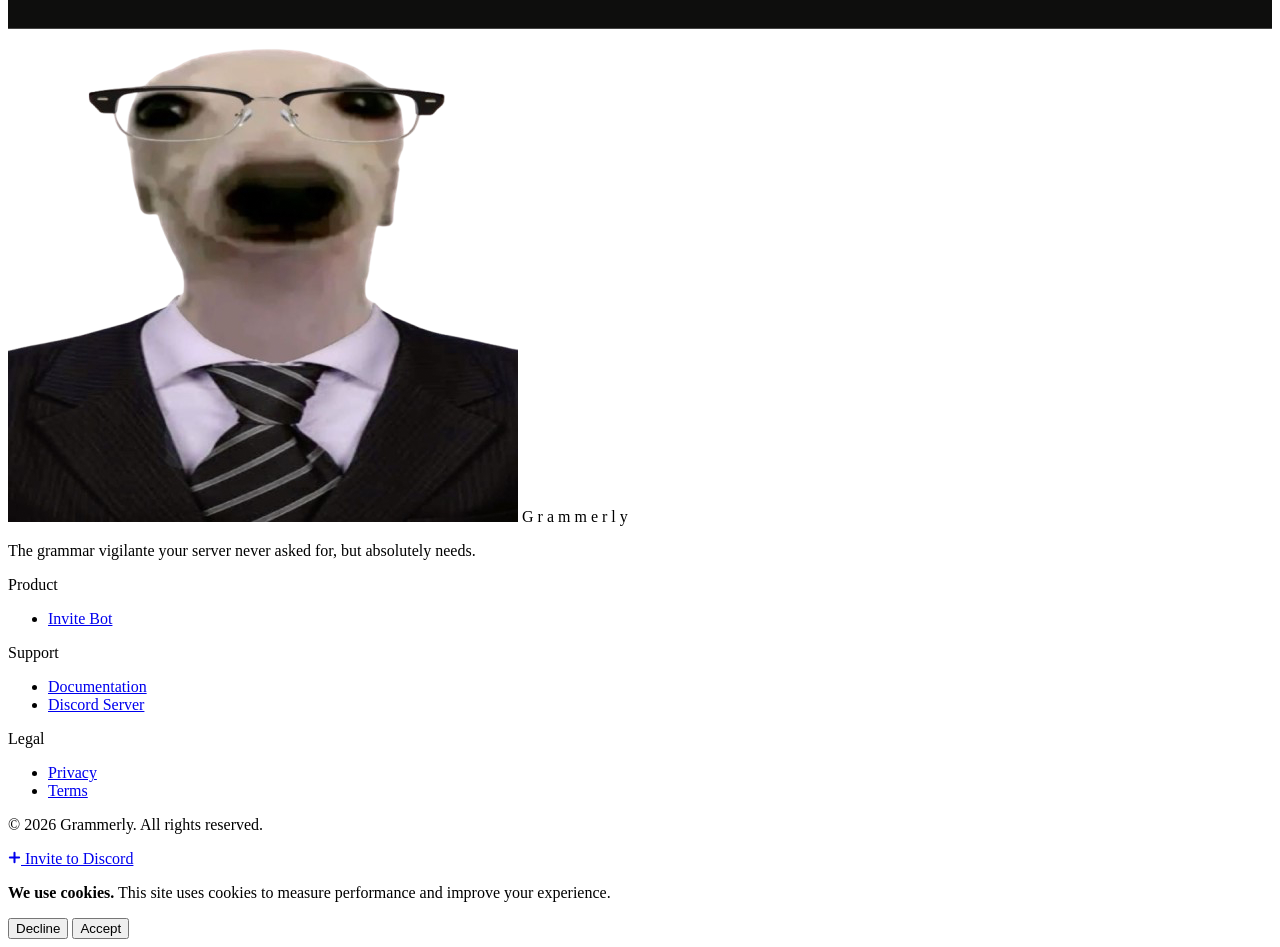
==== commit f21183e3: "Create index.html" ====
--- a/index.html
+++ b/index.html
@@ -3,663 +3,22 @@
 <head>
   <meta charset="UTF-8" />
   <meta name="viewport" content="width=device-width, initial-scale=1.0" />
-  <title>GrammarBot: Your Server's Grammar Police</title>
+  <title>Grammerly</title>
   <meta name="description" content="A Discord bot that ruthlessly corrects grammar and spelling, because somebody has to." />
   <link rel="preconnect" href="https://fonts.googleapis.com" />
   <link rel="preconnect" href="https://fonts.gstatic.com" crossorigin />
   <link href="https://fonts.googleapis.com/css2?family=Outfit:wght@300;400;500;600;700&family=Inter:wght@300;400;500;600;700;800;900&family=DM+Sans:ital,opsz,wght@0,9..40,300;0,9..40,400;0,9..40,500;0,9..40,600;1,9..40,300&display=swap" rel="stylesheet" />
-  <style>
-    /* VARIABLES */
-    :root {
-      --accent-color: #2563EB;
-      --accent-light: rgba(37,99,235,0.10);
-      --accent-mid:   rgba(37,99,235,0.22);
-      --bg:           #F9F9F8;
-      --surface:      #FFFFFF;
-      --surface-2:    #F3F3F1;
-      --border:       #E4E4E0;
-      --text-primary:   #0E0E0D;
-      --text-secondary: #5A5A56;
-      --text-muted:     #9A9A95;
-      --shadow-sm: 0 1px 3px rgba(0,0,0,0.06),0 1px 2px rgba(0,0,0,0.04);
-      --shadow-md: 0 4px 16px rgba(0,0,0,0.07),0 1px 4px rgba(0,0,0,0.04);
-      --shadow-lg: 0 12px 40px rgba(0,0,0,0.09),0 2px 8px rgba(0,0,0,0.05);
-      --radius-sm: 6px;
-      --radius-md: 12px;
-      --radius-lg: 20px;
-      --font-display: 'Inter', system-ui, sans-serif;
-      --font-body:    'DM Sans', system-ui, sans-serif;
-      --font-nav:     'Outfit', system-ui, sans-serif;
-      --nav-h: 64px;
-      --max-w: 1060px;
-      --dc-bg:      #313338;
-      --dc-sidebar: #2B2D31;
-      --dc-input:   #383A40;
-      --dc-text:    #DBDEE1;
-      --dc-muted:   #80848E;
-      --dc-hover:   rgba(255,255,255,0.06);
-      --dc-blurple: #5865F2;
-    }
-
-    /* RESET */
-    *, *::before, *::after { box-sizing: border-box; margin: 0; padding: 0; }
-    html { scroll-behavior: smooth; -webkit-font-smoothing: antialiased; }
-    body {
-      font-family: var(--font-body);
-      background: var(--bg);
-      color: var(--text-primary);
-      line-height: 1.6;
-      overflow-x: hidden;
-    }
-    a { color: inherit; text-decoration: none; }
-    img { display: block; }
-    svg { display: block; }
-    button { cursor: pointer; border: none; background: none; font: inherit; }
-
-    /* UTILITIES */
-    .container { max-width: var(--max-w); margin: 0 auto; padding: 0 28px; }
-    .sr-only { position:absolute;width:1px;height:1px;padding:0;overflow:hidden;clip:rect(0,0,0,0);white-space:nowrap;border:0; }
-
-    /* ANIMATIONS */
-    .reveal { opacity:1; transform:translateY(0); transition:opacity 0.6s cubic-bezier(.22,.68,0,1.2),transform 0.6s cubic-bezier(.22,.68,0,1.2); }
-    .js-ready .reveal { opacity:0; transform:translateY(18px); }
-    .js-ready .reveal.visible { opacity:1; transform:translateY(0); }
-    .reveal-d1 { transition-delay:0.08s; }
-    .reveal-d2 { transition-delay:0.16s; }
-    .reveal-d3 { transition-delay:0.24s; }
-
-    /* ── HEADER ──────────────────────────────────────────── */
-    #header {
-      position: fixed;
-      top: 14px; left: 50%;
-      transform: translateX(-50%);
-      z-index: 200;
-      width: calc(100% - 40px);
-      max-width: 960px;
-      height: var(--nav-h);
-      background: rgba(249,249,248,0.42);
-      backdrop-filter: saturate(180%) blur(32px);
-      -webkit-backdrop-filter: saturate(180%) blur(32px);
-      border: 1px solid rgba(255,255,255,0.55);
-      border-radius: 20px;
-      box-shadow: 0 2px 24px rgba(0,0,0,0.08),0 1px 4px rgba(0,0,0,0.04),inset 0 1px 0 rgba(255,255,255,0.75),inset 0 -1px 0 rgba(0,0,0,0.04);
-      transition: background 0.35s, box-shadow 0.35s, border-color 0.35s;
-    }
-    #header.scrolled {
-      background: rgba(249,249,248,0.72);
-      box-shadow: 0 6px 36px rgba(0,0,0,0.11),0 2px 8px rgba(0,0,0,0.05),inset 0 1px 0 rgba(255,255,255,0.85),inset 0 -1px 0 rgba(0,0,0,0.05);
-      border-color: rgba(220,220,215,0.55);
-    }
-    body { padding-top: calc(var(--nav-h) + 32px); }
-
-    .nav-inner {
-      height: 100%;
-      display: grid;
-      grid-template-columns: 1fr auto 1fr;
-      align-items: center;
-      padding: 0 22px;
-      gap: 12px;
-    }
-    .nav-left  { display:flex; align-items:center; justify-content:flex-start; }
-    .nav-center { display:flex; align-items:center; justify-content:center; }
-    .nav-right { display:flex; align-items:center; justify-content:flex-end; gap:8px; }
-
-    .nav-logo { display:flex; align-items:center; gap:10px; flex-shrink:0; }
-    .nav-logo-img { width:32px; height:32px; object-fit:contain; }
-    .nav-logo-wordmark {
-      font-family: var(--font-nav);
-      font-size: 1.05rem; font-weight:600;
-      letter-spacing: -0.02em; color: var(--text-primary);
-    }
-
-    .nav-links { display:flex; align-items:center; gap:4px; list-style:none; }
-    .nav-links a {
-      display:block; padding:6px 12px;
-      font-family: var(--font-nav); font-size:0.875rem; font-weight:400;
-      color: var(--text-secondary); border-radius: var(--radius-sm);
-      transition: color 0.2s, background 0.2s;
-    }
-    .nav-links a:hover { color:var(--text-primary); background:rgba(0,0,0,0.05); }
-
-    /* DROPDOWN: full-width fold-down panel */
-    .nav-dropdown { position: relative; }
-    .nav-dropdown-trigger {
-      display:flex; align-items:center; gap:5px;
-      padding:6px 12px;
-      font-size:0.875rem; font-weight:400;
-      color:var(--text-secondary);
-      border-radius: var(--radius-sm);
-      background:none; font-family:var(--font-nav);
-      transition: color 0.2s, background 0.2s;
-    }
-    .nav-dropdown-trigger:hover,
-    .nav-dropdown.open .nav-dropdown-trigger { color:var(--text-primary); background:rgba(0,0,0,0.05); }
-    .nav-dropdown-trigger svg { transition: transform 0.28s cubic-bezier(0.16,1,0.3,1); }
-    .nav-dropdown.open .nav-dropdown-trigger svg { transform: rotate(180deg); }
-
-    /* Full-width glass panel, folds down from header */
-    .nav-dropdown-menu {
-      position: fixed;
-      top: calc(14px + var(--nav-h) + 10px);
-      left: 50%;
-      width: calc(100% - 40px);
-      max-width: 920px;
-      background: rgba(249,249,248,0.96);
-      backdrop-filter: blur(28px);
-      -webkit-backdrop-filter: blur(28px);
-      border: 1px solid rgba(255,255,255,0.60);
-      border-radius: 16px;
-      box-shadow: 0 8px 40px rgba(0,0,0,0.10), 0 2px 8px rgba(0,0,0,0.05);
-      padding: 20px 28px;
-      display: flex; gap: 8px;
-      transform-origin: top center;
-      transform: translateX(-50%) scaleY(0);
-      opacity: 0;
-      pointer-events: none;
-      transition: transform 0.36s cubic-bezier(0.16,1,0.3,1), opacity 0.24s ease;
-      z-index: 190;
-    }
-    .nav-dropdown.open .nav-dropdown-menu {
-      transform: translateX(-50%) scaleY(1);
-      opacity: 1;
-      pointer-events: auto;
-    }
-    .nav-dropdown-menu a {
-      display: flex; align-items: center; gap: 8px;
-      flex: 1;
-      padding: 12px 16px;
-      font-size: 0.875rem; color: var(--text-secondary);
-      border-radius: var(--radius-sm);
-      transition: background 0.15s, color 0.15s;
-      font-family: var(--font-nav);
-    }
-    .nav-dropdown-menu a:hover { background: rgba(0,0,0,0.04); color: var(--text-primary); }
-
-    /* Nav CTA */
-    .nav-cta {
-      display:flex; align-items:center; gap:8px;
-      padding:8px 18px; font-size:0.875rem; font-weight:500;
-      color:#fff; background:var(--accent-color);
-      border-radius: var(--radius-sm);
-      box-shadow: 0 1px 4px rgba(37,99,235,0.25);
-      transition: opacity 0.2s, transform 0.2s, box-shadow 0.2s;
-    }
-    .nav-cta:hover { opacity:0.9; transform:translateY(-1px); box-shadow:0 4px 12px rgba(37,99,235,0.3); }
-
-    /* HAMBURGER */
-    .nav-hamburger {
-      display:none; flex-direction:column; justify-content:center;
-      gap:5px; width:36px; height:36px; padding:6px;
-      border-radius:var(--radius-sm); flex-shrink:0;
-      z-index:210; transition:background 0.2s;
-    }
-    .nav-hamburger:hover { background:rgba(0,0,0,0.06); }
-    .nav-hamburger span {
-      display:block; width:20px; height:1.5px;
-      background:var(--text-primary); border-radius:2px;
-      transition:transform 0.25s ease, opacity 0.2s ease;
-      transform-origin:center;
-    }
-    .nav-hamburger.is-open span:nth-child(1) { transform:translateY(6.5px) rotate(45deg); }
-    .nav-hamburger.is-open span:nth-child(2) { opacity:0; transform:scaleX(0); }
-    .nav-hamburger.is-open span:nth-child(3) { transform:translateY(-6.5px) rotate(-45deg); }
-
-    /* MOBILE DRAWER */
-    .mobile-drawer {
-      display:none; position:fixed;
-      top:0; left:0; right:0; bottom:0;
-      z-index:190; background:var(--bg);
-      padding: calc(14px + var(--nav-h) + 24px) 28px 48px; overflow-y:auto;
-      opacity:0; transform:translateY(-6px);
-      pointer-events:none;
-      transition:opacity 0.22s ease, transform 0.22s ease;
-    }
-    .mobile-drawer.is-open { opacity:1; transform:translateY(0); pointer-events:auto; }
-    .mobile-drawer-links { list-style:none; display:flex; flex-direction:column; gap:2px; margin-bottom:20px; }
-    .mobile-drawer-links > li > a,
-    .mobile-drawer-resource-btn {
-      display:flex; align-items:center; justify-content:space-between;
-      width:100%; text-align:left; padding:13px 14px;
-      font-size:1rem; font-weight:400; color:var(--text-secondary);
-      border-radius:var(--radius-sm);
-      background:none; border:none; cursor:pointer; font-family:inherit;
-      transition:background 0.15s, color 0.15s;
-    }
-    .mobile-drawer-links > li > a:hover,
-    .mobile-drawer-resource-btn:hover { background:var(--surface-2); color:var(--text-primary); }
-    .mobile-drawer-resource-btn svg { transition:transform 0.2s; flex-shrink:0; }
-    .mobile-drawer-resource-btn.sub-open svg { transform:rotate(180deg); }
-    .mobile-drawer-sub { list-style:none; display:none; flex-direction:column; gap:2px; padding:4px 0 4px 16px; }
-    .mobile-drawer-sub.open { display:flex; }
-    .mobile-drawer-sub a {
-      display:block; padding:10px 14px; font-size:0.9rem;
-      color:var(--text-muted); border-radius:var(--radius-sm);
-      transition:background 0.15s, color 0.15s;
-    }
-    .mobile-drawer-sub a:hover { background:var(--surface-2); color:var(--text-primary); }
-    .mobile-drawer-cta {
-      display:flex; align-items:center; justify-content:center; gap:8px;
-      width:100%; padding:14px; font-size:1rem; font-weight:500;
-      color:#fff; background:var(--accent-color);
-      border-radius:var(--radius-sm);
-      box-shadow:0 2px 8px rgba(37,99,235,0.28);
-      transition:opacity 0.2s; margin-top:8px;
-    }
-    .mobile-drawer-cta:hover { opacity:0.9; }
-
-    /* ── HERO: fully centered single column ────────────────── */
-    #hero { padding: 80px 0 72px; background: var(--bg); }
-    .hero-inner {
-      display: flex;
-      flex-direction: column;
-      align-items: center;
-      text-align: center;
-      gap: 48px;
-    }
-    .hero-copy { display:flex; flex-direction:column; align-items:center; }
-    .hero-title {
-      font-family: var(--font-display);
-      font-size: clamp(2.4rem, 4.5vw, 3.8rem);
-      line-height: 1.08; letter-spacing: -0.03em; font-weight: 800;
-      color: var(--text-primary); margin-bottom: 20px;
-      max-width: 680px;
-    }
-    .hero-title span { font-weight:800; color:var(--accent-color); }
-    .hero-subtitle {
-      font-size: 1.05rem; font-weight: 300;
-      color: var(--text-secondary); line-height: 1.7;
-      max-width: 520px; margin-bottom: 36px;
-    }
-    .hero-actions { display:flex; align-items:center; justify-content:center; gap:12px; flex-wrap:wrap; }
-    .btn-primary {
-      display:inline-flex; align-items:center; gap:8px;
-      padding:12px 24px; font-size:0.9rem; font-weight:500;
-      color:#fff; background:var(--accent-color);
-      border-radius:var(--radius-sm);
-      box-shadow:0 2px 8px rgba(37,99,235,0.28);
-      transition:opacity 0.2s, transform 0.2s, box-shadow 0.2s;
-    }
-    .btn-primary:hover { opacity:0.9; transform:translateY(-1px); box-shadow:0 6px 20px rgba(37,99,235,0.32); }
-    .btn-secondary {
-      display:inline-flex; align-items:center; gap:8px;
-      padding:11px 20px; font-size:0.9rem; font-weight:400;
-      color:var(--text-secondary); background:var(--surface);
-      border:1px solid var(--border); border-radius:var(--radius-sm);
-      box-shadow:0 1px 3px rgba(0,0,0,0.06);
-      transition:color 0.2s, border-color 0.2s, transform 0.2s, box-shadow 0.2s;
-    }
-    .btn-secondary:hover { color:var(--text-primary); border-color:#ccc; transform:translateY(-1px); box-shadow:var(--shadow-md); }
-
-    /* Hero visual: centered */
-    .hero-visual { display:flex; justify-content:center; align-items:center; width:100%; }
-
-    /* ── DISCORD MOCKUP ────────────────────────────────────── */
-    .dc-window {
-      width: 100%; max-width: 520px;
-      border-radius: 10px; overflow: hidden;
-      box-shadow: 0 32px 96px rgba(0,0,0,0.28), 0 4px 16px rgba(0,0,0,0.14);
-      font-family: 'gg sans','Noto Sans',Whitney,'Helvetica Neue',Helvetica,Arial,sans-serif;
-      font-size: 12px; line-height: 1.375;
-      display: flex; flex-direction: column;
-      background: var(--dc-bg);
-      -webkit-font-smoothing: antialiased;
-      text-align: left;
-    }
-    .dc-titlebar {
-      height:22px; background:#1E1F22;
-      display:flex; align-items:center; padding:0 12px; gap:7px; flex-shrink:0;
-    }
-    .dc-titlebar-dot { display:none; }
-    .dc-app { display:flex; height:300px; }
-    .dc-rail {
-      width:48px; background:#1E1F22;
-      display:flex; flex-direction:column; align-items:center;
-      padding:12px 0; gap:8px; flex-shrink:0;
-    }
-    .dc-rail-icon {
-      width:32px; height:32px; border-radius:50%;
-      background:#313338;
-      display:flex; align-items:center; justify-content:center;
-      font-size:10px; font-weight:700; color:var(--dc-text);
-      cursor:pointer; flex-shrink:0; overflow:hidden;
-      transition:border-radius 0.15s;
-    }
-    .dc-rail-icon.active { border-radius:10px; background:var(--dc-blurple); }
-    .dc-rail-icon img { width:100%; height:100%; object-fit:cover; }
-    .dc-rail-sep { width:24px; height:1px; background:#3F4147; border-radius:1px; flex-shrink:0; }
-    .dc-sidebar {
-      width:140px; background:var(--dc-sidebar);
-      display:flex; flex-direction:column; flex-shrink:0; overflow:hidden;
-    }
-    .dc-server-header {
-      height:48px; display:flex; align-items:center;
-      padding:0 12px; gap:6px;
-      border-bottom:1px solid rgba(0,0,0,0.3); flex-shrink:0;
-    }
-    .dc-server-name { font-size:0.875rem; font-weight:600; color:var(--dc-text); white-space:nowrap; overflow:hidden; text-overflow:ellipsis; }
-    .dc-ch-section { padding:16px 6px 4px; }
-    .dc-ch-section-label { font-size:0.67rem; font-weight:700; letter-spacing:0.06em; text-transform:uppercase; color:var(--dc-muted); padding:0 6px; margin-bottom:2px; }
-    .dc-ch-item {
-      display:flex; align-items:center; gap:6px;
-      padding:4px 6px; border-radius:4px;
-      font-size:0.875rem; color:var(--dc-muted);
-      cursor:pointer; white-space:nowrap; overflow:hidden;
-      transition:background 0.1s, color 0.1s;
-    }
-    .dc-ch-item:hover { background:var(--dc-hover); color:#C3C6CC; }
-    .dc-ch-item.active { background:rgba(255,255,255,0.1); color:var(--dc-text); }
-    .dc-hash { font-size:1rem; color:var(--dc-muted); line-height:1; flex-shrink:0; }
-    .dc-ch-item.active .dc-hash { color:#C3C6CC; }
-    .dc-main { flex:1; display:flex; flex-direction:column; background:var(--dc-bg); overflow:hidden; min-width:0; }
-    .dc-chat-header {
-      height:48px; flex-shrink:0;
-      display:flex; align-items:center;
-      padding:0 12px; gap:8px;
-      border-bottom:1px solid rgba(0,0,0,0.3);
-    }
-    .dc-chat-hash { font-size:1.25rem; font-weight:900; color:var(--dc-muted); line-height:1; }
-    .dc-chat-name { font-size:0.9375rem; font-weight:700; color:var(--dc-text); }
-    .dc-chat-divider { width:1px; height:16px; background:rgba(255,255,255,0.12); margin:0 2px; }
-    .dc-chat-topic { font-size:0.8125rem; color:var(--dc-muted); overflow:hidden; text-overflow:ellipsis; white-space:nowrap; }
-    .dc-msgs {
-      flex:1; overflow:hidden; padding:12px 0 8px;
-      display:flex; flex-direction:column; justify-content:flex-end; gap:0;
-      text-align:left;
-    }
-    .dc-msg {
-      position:relative; display:flex;
-      padding:2px 12px 2px 48px; min-height:22px; text-align:left;
-    }
-    .dc-msg:hover { background:rgba(0,0,0,0.06); }
-    .dc-msg.is-first { padding-top:8px; margin-top:8px; }
-    .dc-msg-avatar {
-      position:absolute; left:6px; top:8px;
-      width:32px; height:32px; border-radius:50%;
-      overflow:hidden; background:#36393F;
-      display:flex; align-items:center; justify-content:center; flex-shrink:0;
-    }
-    .dc-msg-avatar img { width:100%; height:100%; object-fit:cover; }
-    .dc-msg-avatar-fb { font-size:0.8rem; font-weight:700; color:var(--dc-text); }
-    .dc-msg-body { flex:1; min-width:0; text-align:left; }
-    .dc-msg-meta { display:flex; align-items:baseline; gap:8px; margin-bottom:3px; flex-wrap:wrap; }
-    .dc-uname { font-size:0.9375rem; font-weight:500; color:var(--dc-text); line-height:1.2; }
-    .dc-uname.blurple { color:#C9CDFB; }
-    .dc-bot-badge {
-      display:inline-flex; align-items:center;
-      padding:0 4px; height:15px;
-      font-size:0.625rem; font-weight:700; letter-spacing:0.02em; text-transform:uppercase;
-      color:#fff; background:var(--dc-blurple);
-      border-radius:3px; line-height:1; vertical-align:middle;
-    }
-    .dc-msg-ts { font-size:0.6875rem; color:var(--dc-muted); }
-    .dc-msg-text { font-size:0.9375rem; color:var(--dc-text); line-height:1.4; word-break:break-word; text-align:left; }
-    .dc-input-wrap { padding:0 12px 12px; flex-shrink:0; }
-    .dc-input-box {
-      background:var(--dc-input); border-radius:8px; padding:11px 14px;
-      display:flex; align-items:center; gap:8px;
-    }
-    .dc-input-placeholder { flex:1; font-size:0.9375rem; color:var(--dc-muted); }
-    .dc-input-action { width:20px; height:20px; color:var(--dc-muted); opacity:0.8; }
-
-    /* ── STATS: floating freely, no container ────────────────── */
-    #stats { background: var(--surface-2); padding: 0 0 72px; }
-    .stats-float {
-      display: flex;
-      justify-content: center;
-      align-items: center;
-      gap: 0;
-      flex-wrap: wrap;
-    }
-    .stat-float-item {
-      text-align: center;
-      padding: 32px 64px;
-      flex-shrink: 0;
-    }
-    .stat-float-sep {
-      width: 1px; height: 64px;
-      background: var(--border);
-      flex-shrink: 0;
-      align-self: center;
-    }
-    /* Stats top padding (wave sits flush; content needs breathing room) */
-    .stats-float { padding-top: 56px; }
-
-    /* ── DISCORD TYPING INDICATOR ──────────────────────────── */
-    .dc-typing { display:flex; gap:3px; align-items:center; padding:2px 0; }
-    .dc-typing-dot {
-      width:6px; height:6px; border-radius:50%;
-      background:var(--dc-muted);
-      animation:dc-bounce 1.1s ease-in-out infinite;
-    }
-    .dc-typing-dot:nth-child(2) { animation-delay:0.18s; }
-    .dc-typing-dot:nth-child(3) { animation-delay:0.36s; }
-    @keyframes dc-bounce {
-      0%,60%,100% { transform:translateY(0); opacity:0.5; }
-      30% { transform:translateY(-5px); opacity:1; }
-    }
-
-    /* ── HERO TITLE WAVY UNDERLINE ──────────────────────────── */
-    .hero-underline-wrap {
-      display: inline;
-      position: relative;
-      white-space: nowrap;
-    }
-    .hero-wavy-line {
-      position: absolute;
-      left: 0; bottom: -8px;
-      width: 100%; height: 10px;
-      overflow: visible;
-      pointer-events: none;
-    }
-
-    .stat-value {
-      font-family: var(--font-display);
-      font-size: clamp(3rem, 6vw, 5rem);
-      letter-spacing: -0.04em; line-height: 1;
-      font-weight: 800; color: var(--text-primary);
-      margin-bottom: 8px; font-variant-numeric: tabular-nums;
-    }
-    .stat-label { font-size: 0.88rem; font-weight: 400; color: var(--text-muted); }
-
-    /* ── ABOUT (replaces trust): minimal centered blurb ──────── */
-    #trust { background: var(--bg); padding: 0 0 80px; }
-    .about-block {
-      max-width: 560px;
-      margin: 0 auto;
-      text-align: center;
-    }
-    .about-eyebrow {
-      font-size: 0.75rem; font-weight: 600;
-      letter-spacing: 0.09em; text-transform: uppercase;
-      color: var(--text-muted); margin-bottom: 14px;
-    }
-    .about-heading {
-      font-family: var(--font-display);
-      font-size: clamp(1.8rem, 3vw, 2.6rem);
-      font-weight: 800; letter-spacing: -0.03em;
-      line-height: 1.1; color: var(--text-primary);
-      margin-bottom: 18px;
-    }
-    .about-body {
-      font-size: 1rem; font-weight: 300;
-      color: var(--text-secondary); line-height: 1.8;
-    }
-
-    /* ── WAVE DIVIDERS ───────────────────────────────────────── */
-    .wave-top-stats,
-    .wave-top-status,
-    .wave-top-footer {
-      line-height: 0; margin: 0; padding: 0;
-      display: block; overflow: hidden;
-    }
-    /* hero(--bg) → stats(--surface-2) */
-    .wave-top-stats  { background: var(--bg); }
-    /* trust(--bg) → status(--surface-2) */
-    .wave-top-status { background: var(--bg); }
-    /* status(--surface-2) → footer(#0E0E0D).
-       Background must be surface-2 so the div behind the SVG
-       matches the section above — eliminates any black-line seam. */
-    .wave-top-footer { background: var(--surface-2); }
-    .wave-top-stats svg,
-    .wave-top-status svg,
-    .wave-top-footer svg { display:block; width:100%; vertical-align:bottom; }
-
-    /* ── STATUS ──────────────────────────────────────────────── */
-    #status { background: var(--surface-2); padding: 0 0 72px; }
-    .status-content { padding-top: 64px; }
-    .status-eyebrow { font-size:0.78rem; font-weight:500; letter-spacing:0.08em; text-transform:uppercase; color:var(--text-muted); margin-bottom:10px; text-align:center; }
-    .status-heading { font-family:var(--font-display); font-size:clamp(1.5rem,2.5vw,2rem); line-height:1.15; letter-spacing:-0.03em; font-weight:800; text-align:center; margin-bottom:40px; }
-    .status-panel {
-      background: var(--surface);
-      border: 1px solid var(--border);
-      border-radius: var(--radius-md);
-      box-shadow: var(--shadow-sm);
-      overflow: hidden;
-    }
-    .status-metrics {
-      display: grid;
-      grid-template-columns: repeat(5,1fr);
-    }
-    .status-metric {
-      padding: 28px 20px;
-      border-right: 1px solid var(--border);
-      display: flex; flex-direction:column; gap:6px;
-    }
-    .status-metric:last-child { border-right:none; }
-    .status-metric-label { font-size:0.72rem; font-weight:600; letter-spacing:0.07em; text-transform:uppercase; color:var(--text-muted); }
-    .status-metric-value { font-family:var(--font-display); font-size:1.35rem; font-weight:700; letter-spacing:-0.02em; color:var(--text-primary); line-height:1.1; }
-    .status-metric-value.na { color:var(--text-muted); font-size:1rem; font-weight:400; }
-    .status-metric-unit { font-size:0.72rem; color:var(--text-muted); font-weight:400; }
-    @keyframes pulse-dot { 0%,100%{opacity:1} 50%{opacity:0.35} }
-
-    /* ── FOOTER ──────────────────────────────────────────────── */
-    #footer { background: #0E0E0D; color:rgba(255,255,255,0.5); padding:0 0 40px; }
-    .footer-content { padding-top:56px; }
-    .footer-inner { display:grid; grid-template-columns:1fr auto; gap:48px; align-items:start; margin-bottom:48px; }
-    .footer-logo { display:flex; align-items:center; gap:9px; margin-bottom:12px; }
-    .footer-logo-img { width:30px; height:30px; object-fit:contain; border-radius:6px; }
-    .footer-logo-wordmark { font-family:var(--font-display); font-size:1.05rem; color:rgba(255,255,255,0.9); }
-    .footer-tagline { font-size:0.85rem; font-weight:300; max-width:280px; line-height:1.7; }
-    .footer-nav { display:flex; gap:48px; }
-    .footer-nav-heading { font-size:0.75rem; font-weight:600; letter-spacing:0.08em; text-transform:uppercase; color:rgba(255,255,255,0.35); margin-bottom:14px; }
-    .footer-nav-col ul { list-style:none; display:flex; flex-direction:column; gap:10px; }
-    .footer-nav-col a { font-size:0.875rem; color:rgba(255,255,255,0.5); transition:color 0.2s; }
-    .footer-nav-col a:hover { color:rgba(255,255,255,0.9); }
-    .footer-bottom { display:flex; align-items:center; justify-content:space-between; padding-top:32px; border-top:1px solid rgba(255,255,255,0.08); gap:16px; flex-wrap:wrap; }
-    .footer-copy { font-size:0.8rem; }
-    .footer-invite {
-      display:inline-flex; align-items:center; gap:8px;
-      padding:9px 18px; font-size:0.83rem; font-weight:500;
-      color:#fff; background:var(--accent-color);
-      border-radius:var(--radius-sm); transition:opacity 0.2s;
-    }
-    .footer-invite:hover { opacity:0.85; }
-
-    /* ── COOKIE BANNER ───────────────────────────────────────── */
-    #cookieBanner {
-      position: fixed;
-      bottom: 24px; right: 24px;
-      z-index: 2000;
-      background: var(--surface);
-      border: 1px solid var(--border);
-      border-radius: var(--radius-md);
-      box-shadow: 0 8px 40px rgba(0,0,0,0.12), 0 2px 8px rgba(0,0,0,0.06);
-      padding: 22px 24px;
-      max-width: 320px;
-      width: calc(100% - 48px);
-      transform: translateY(calc(100% + 32px));
-      opacity: 0;
-      transition: transform 0.42s cubic-bezier(0.16,1,0.3,1), opacity 0.32s ease;
-    }
-    #cookieBanner.cb-visible {
-      transform: translateY(0);
-      opacity: 1;
-    }
-    #cookieBanner.cb-hiding {
-      transform: translateY(calc(100% + 32px));
-      opacity: 0;
-    }
-    .cookie-text {
-      font-size: 0.875rem; font-weight: 400;
-      color: var(--text-secondary); line-height: 1.6;
-      margin-bottom: 16px;
-    }
-    .cookie-text strong { color: var(--text-primary); font-weight: 600; }
-    .cookie-actions { display:flex; gap:8px; }
-    .cookie-btn-decline {
-      flex:1; padding:9px 14px;
-      font-size:0.83rem; font-weight:500;
-      color:var(--text-secondary);
-      background:var(--surface-2);
-      border:1px solid var(--border);
-      border-radius:var(--radius-sm);
-      transition:background 0.15s, color 0.15s;
-      font-family:inherit;
-    }
-    .cookie-btn-decline:hover { background:var(--border); color:var(--text-primary); }
-    .cookie-btn-accept {
-      flex:1; padding:9px 14px;
-      font-size:0.83rem; font-weight:500;
-      color:#fff; background:var(--accent-color);
-      border-radius:var(--radius-sm);
-      transition:opacity 0.15s;
-      font-family:inherit;
-    }
-    .cookie-btn-accept:hover { opacity:0.88; }
-
-    /* ── RESPONSIVE ──────────────────────────────────────────── */
-    @media (max-width:800px) {
-      :root { --nav-h:60px; }
-      .nav-links, .nav-dropdown, .nav-cta { display:none; }
-      .nav-hamburger { display:flex; }
-      .mobile-drawer { display:block; }
-      .nav-inner { grid-template-columns:1fr auto; }
-      .nav-center { display:none; }
-      .nav-right .nav-cta { display:none; }
-
-      .hero-title { font-size:2.2rem; }
-      .dc-window { max-width:100%; font-size:11px; text-align:left; }
-      .dc-app { height:auto; min-height:280px; }
-      .dc-sidebar { width:110px; }
-
-      .stat-float-item { padding:24px 32px; }
-      .stat-float-sep { height:48px; }
-
-      .footer-inner { grid-template-columns:1fr; gap:32px; }
-      .footer-nav { gap:32px; }
-
-      .status-metrics { grid-template-columns:repeat(3,1fr); }
-      .status-metric:nth-child(3) { border-right:none; }
-      .status-metric:nth-child(4) { border-top:1px solid var(--border); }
-      .status-metric:nth-child(5) { border-top:1px solid var(--border); border-right:none; }
-    }
-    @media (max-width:500px) {
-      .footer-nav { flex-direction:column; gap:24px; }
-      .dc-rail { width:40px; }
-      .dc-sidebar { width:96px; }
-      .dc-ch-section-label { font-size:0.6rem; }
-      .stat-float-sep { display:none; }
-      .stat-float-item { padding:20px 24px; width:100%; }
-      .stats-float { flex-direction:column; gap:0; }
-      .status-metrics { grid-template-columns:repeat(2,1fr); }
-      .status-metric:nth-child(2) { border-right:none; }
-      .status-metric:nth-child(3) { border-top:1px solid var(--border); border-right:1px solid var(--border); }
-      .status-metric:nth-child(4) { border-top:1px solid var(--border); border-right:none; }
-      .status-metric:nth-child(5) { border-top:1px solid var(--border); border-right:none; grid-column:span 2; }
-      #cookieBanner { right:16px; left:16px; bottom:16px; width:auto; max-width:none; }
-    }
-  </style>
+  
+  <link rel="stylesheet" href="styles.css">
 </head>
 <body>
 
-<!-- HEADER -->
 <header id="header" role="banner">
   <nav class="nav-inner" role="navigation" aria-label="Primary">
-
     <div class="nav-left">
-      <a href="/" class="nav-logo" aria-label="GrammarBot home">
+      <a href="/" class="nav-logo" aria-label="Grammerly home">
         <img src="logo.PNG" alt="GrammarBot" class="nav-logo-img" />
-        <span class="nav-logo-wordmark">GrammarBot</span>
+        <span class="nav-logo-wordmark">G r a m m e r l y</span>
       </a>
     </div>
 
@@ -676,21 +35,7 @@
                 <path d="M2 4.5L6 7.5L10 4.5" stroke="currentColor" stroke-width="1.5" stroke-linecap="round" stroke-linejoin="round"/>
               </svg>
             </button>
-            <!-- Full-width fold-down panel -->
             <div class="nav-dropdown-menu" id="dropdownMenu" role="menu">
-              <a href="#" role="menuitem">
-                <svg width="16" height="16" viewBox="0 0 16 16" fill="none" aria-hidden="true">
-                  <rect x="2" y="2" width="12" height="12" rx="2" stroke="currentColor" stroke-width="1.4"/>
-                  <path d="M5 6h6M5 9h4" stroke="currentColor" stroke-width="1.4" stroke-linecap="round"/>
-                </svg>
-                Documentation
-              </a>
-              <a href="#" role="menuitem">
-                <svg width="16" height="16" viewBox="0 0 16 16" fill="none" aria-hidden="true">
-                  <path d="M4 5l2 2-2 2M8 11h4" stroke="currentColor" stroke-width="1.4" stroke-linecap="round" stroke-linejoin="round"/>
-                </svg>
-                Commands
-              </a>
               <a href="#" role="menuitem">
                 <svg width="16" height="14" viewBox="0 0 18 14" fill="none" aria-hidden="true" style="opacity:0.7;">
                   <path d="M15.25 1.5C14.09.94 12.85.54 11.55.31a.09.09 0 0 0-.1.05c-.17.3-.36.69-.49.99a12.1 12.1 0 0 0-3.92 0 10.1 10.1 0 0 0-.5-1 .09.09 0 0 0-.1-.04C5.15.54 3.91.94 2.75 1.5a.09.09 0 0 0-.04.03C.4 5.06-.24 8.49.07 11.87c0 .02.01.04.03.05a13.08 13.08 0 0 0 3.95 2 .09.09 0 0 0 .1-.03c.3-.42.57-.86.8-1.33.01-.03 0-.07-.03-.08a8.58 8.58 0 0 1-1.23-.59.09.09 0 0 1-.01-.15c.08-.06.16-.13.24-.19a.09.09 0 0 1 .09-.01c2.58 1.18 5.37 1.18 7.92 0a.09.09 0 0 1 .1.01c.07.07.15.13.24.2a.09.09 0 0 1-.01.14c-.39.23-.8.43-1.23.59-.03.01-.05.05-.03.08.24.47.51.91.8 1.33a.09.09 0 0 0 .1.03 13.04 13.04 0 0 0 3.96-2 .09.09 0 0 0 .03-.05c.36-3.87-.61-7.27-2.69-10.34a.07.07 0 0 0-.04-.03zM6.01 9.75c-.85 0-1.55-.79-1.55-1.75s.68-1.75 1.55-1.75c.87 0 1.56.79 1.55 1.75 0 .96-.69 1.75-1.55 1.75zm5.99 0c-.85 0-1.55-.79-1.55-1.75s.68-1.75 1.55-1.75c.87 0 1.56.79 1.55 1.75 0 .96-.68 1.75-1.55 1.75z" fill="#5865F2"/>
@@ -714,11 +59,9 @@
         <span></span><span></span><span></span>
       </button>
     </div>
-
   </nav>
 </header>
 
-<!-- MOBILE DRAWER -->
 <div class="mobile-drawer" id="mobileDrawer" aria-hidden="true" role="dialog" aria-label="Navigation menu">
   <ul class="mobile-drawer-links" role="list">
     <li><a href="#stats">Statistics</a></li>
@@ -733,7 +76,6 @@
       </button>
       <ul class="mobile-drawer-sub" id="drawerResSub" role="list">
         <li><a href="#">Documentation</a></li>
-        <li><a href="#">Commands</a></li>
         <li><a href="#">Support Server</a></li>
       </ul>
     </li>
@@ -746,18 +88,16 @@
   </a>
 </div>
 
-<!-- HERO: single column, everything centered -->
 <main>
 <section id="hero">
   <div class="container">
     <div class="hero-inner">
-
       <div class="hero-copy reveal">
         <h1 class="hero-title">
-          Your server's most passive-aggressive <span class="hero-underline-wrap">grammar teacher.<svg class="hero-wavy-line" viewBox="0 0 200 10" preserveAspectRatio="none" aria-hidden="true"><path d="M0,5 C16,1 32,9 48,5 C64,1 80,9 96,5 C112,1 128,9 144,5 C160,1 176,9 200,5" stroke="#2563EB" stroke-width="2.8" fill="none" stroke-linecap="round" stroke-linejoin="round"/></svg></span>
+          Your server's most favorite <span class="hero-underline-wrap">grammar teacher.<svg class="hero-wavy-line" viewBox="0 0 200 10" preserveAspectRatio="none" aria-hidden="true"><path d="M0,5 C16,1 32,9 48,5 C64,1 80,9 96,5 C112,1 128,9 144,5 C160,1 176,9 200,5" stroke="#2563EB" stroke-width="2.8" fill="none" stroke-linecap="round" stroke-linejoin="round"/></svg></span>
         </h1>
         <p class="hero-subtitle">
-          GrammarBot lurks silently in your server 24/7, pouncing on every misspelling and mangled sentence so your members finally discover what punctuation is actually for.
+          Grammerly lurks in your server 24/7 like a discord mod with nothing better to do, pouncing on every misspelling and mangled sentence so your members finally discover true pain..
         </p>
         <div class="hero-actions">
           <a href="#" class="btn-primary">
@@ -775,16 +115,13 @@
         </div>
       </div>
 
-      <!-- DISCORD MOCKUP: centered below copy -->
       <div class="hero-visual reveal reveal-d2">
         <div class="dc-window" role="img" aria-label="Discord grammar correction preview">
-
           <div class="dc-titlebar">
             <div class="dc-titlebar-dot"></div>
             <div class="dc-titlebar-dot"></div>
             <div class="dc-titlebar-dot"></div>
           </div>
-
           <div class="dc-app">
             <div class="dc-rail">
               <div class="dc-rail-icon active" title="My Server">
@@ -796,7 +133,6 @@
               <div class="dc-rail-icon" style="font-size:9px;color:#DBDEE1;font-weight:700;">AB</div>
               <div class="dc-rail-icon" style="background:#57F287;color:#23272A;font-size:9px;font-weight:700;">G</div>
             </div>
-
             <div class="dc-sidebar">
               <div class="dc-server-header">
                 <span class="dc-server-name">My Server</span>
@@ -812,7 +148,6 @@
                 <div class="dc-ch-item"><span class="dc-hash">#</span><span>commands</span></div>
               </div>
             </div>
-
             <div class="dc-main">
               <div class="dc-chat-header">
                 <span class="dc-chat-hash">#</span>
@@ -820,12 +155,10 @@
                 <div class="dc-chat-divider"></div>
                 <span class="dc-chat-topic">General conversation</span>
               </div>
-
               <div class="dc-msgs" id="dc-msgs">
                 <div class="dc-msg is-first">
                   <div class="dc-msg-avatar">
-                    <img src="pfp1.JPG" alt="user"
-                         onerror="this.style.display='none';this.parentElement.querySelector('.dc-msg-avatar-fb').style.display='flex';" />
+                    <img src="pfp1.JPG" alt="user" onerror="this.style.display='none';this.parentElement.querySelector('.dc-msg-avatar-fb').style.display='flex';" />
                     <span class="dc-msg-avatar-fb" style="display:none;" id="dc-u1-initial">A</span>
                   </div>
                   <div class="dc-msg-body">
@@ -836,11 +169,9 @@
                     <div class="dc-msg-text" id="dc-u1-text">hey can you beleive how awsome this update is?? i definately love it</div>
                   </div>
                 </div>
-
                 <div class="dc-msg is-first">
                   <div class="dc-msg-avatar">
-                    <img src="pfp2.JPG" alt="user"
-                         onerror="this.style.display='none';this.parentElement.querySelector('.dc-msg-avatar-fb').style.display='flex';" />
+                    <img src="pfp2.JPG" alt="user" onerror="this.style.display='none';this.parentElement.querySelector('.dc-msg-avatar-fb').style.display='flex';" />
                     <span class="dc-msg-avatar-fb" style="display:none;" id="dc-u2-initial">J</span>
                   </div>
                   <div class="dc-msg-body">
@@ -851,7 +182,6 @@
                     <div class="dc-msg-text" id="dc-u2-text">ikr its so good lol</div>
                   </div>
                 </div>
-
                 <div class="dc-msg is-first">
                   <div class="dc-msg-avatar" style="background:#5865F2;">
                     <svg viewBox="0 0 40 40" width="32" height="32" fill="none">
@@ -862,7 +192,7 @@
                   </div>
                   <div class="dc-msg-body">
                     <div class="dc-msg-meta">
-                      <span class="dc-uname blurple">GrammarBot</span>
+                      <span class="dc-uname blurple">Grammerly</span>
                       <span class="dc-bot-badge">APP</span>
                       <span class="dc-msg-ts" id="dc-bot-ts">Today at 3:43 PM</span>
                     </div>
@@ -875,7 +205,6 @@
                   </div>
                 </div>
               </div>
-
               <div class="dc-input-wrap">
                 <div class="dc-input-box">
                   <span class="dc-input-placeholder">Message #chat</span>
@@ -894,12 +223,10 @@
           </div>
         </div>
       </div>
-
     </div>
   </div>
 </section>
 
-<!-- STATS: wave transition hero(--bg) → stats(--surface-2), then floating numbers -->
 <section id="stats" aria-labelledby="stats-heading">
   <div class="wave-top-stats">
     <svg viewBox="0 0 1440 80" xmlns="http://www.w3.org/2000/svg" preserveAspectRatio="none">
@@ -911,42 +238,37 @@
     <div class="stats-float reveal">
       <div class="stat-float-item">
         <div class="stat-value" id="stat-servers">0</div>
-        <div class="stat-label">servers currently being judged</div>
+        <div class="stat-label">servers currently being corrected</div>
       </div>
       <div class="stat-float-sep" aria-hidden="true"></div>
       <div class="stat-float-item">
         <div class="stat-value" id="stat-corrections">0</div>
-        <div class="stat-label">spelling crimes corrected</div>
+        <div class="stat-label">spelling correctections</div>
       </div>
     </div>
   </div>
 </section>
 
-<!-- ABOUT: minimal centered blurb replacing the old trust section -->
-<section id="trust" aria-labelledby="about-heading">
+<section id="trust">
   <div class="container">
     <div class="about-block reveal">
-      <p class="about-eyebrow">What it does</p>
       <h2 class="about-heading" id="about-heading">Spell check for Discord.</h2>
       <p class="about-body">
-        GrammarBot monitors your server's messages and quietly corrects spelling and punctuation errors as they happen. No commands to learn, no configuration required. Just add it and let it work.
+        Grammerly monitors your server's messages and anoyingly corrects spelling and punctuation errors as they happen. You will either love grammerly or hate it real quickly..
       </p>
     </div>
   </div>
 </section>
 
-<!-- STATUS -->
-<!-- Wave: about/trust(--bg) to status(--surface-2) -->
 <section id="status" aria-labelledby="status-heading">
   <div class="wave-top-status">
     <svg viewBox="0 0 1440 80" xmlns="http://www.w3.org/2000/svg" preserveAspectRatio="none">
       <path d="M0,40 C180,80 360,0 540,40 C720,80 900,0 1080,40 C1260,80 1380,16 1440,40 L1440,80 L0,80 Z" fill="#F3F3F1"/>
     </svg>
-  </div>
+</div>
   <div class="status-content">
     <div class="container">
-      <p class="status-eyebrow">Live infrastructure</p>
-      <h2 class="status-heading" id="status-heading">System Status</h2>
+      <h2 class="status-heading" id="status-heading">Grammerly Status</h2>
       <div class="status-panel reveal">
         <div class="status-metrics">
           <div class="status-metric">
@@ -957,7 +279,7 @@
           <div class="status-metric">
             <span class="status-metric-label">CPU</span>
             <span class="status-metric-value na">N/A</span>
-            <span class="status-metric-unit">not exposed</span>
+            <span class="status-metric-unit">NULL</span>
           </div>
           <div class="status-metric">
             <span class="status-metric-label">Memory</span>
@@ -972,7 +294,7 @@
           <div class="status-metric">
             <span class="status-metric-label">Uptime</span>
             <span class="status-metric-value na">N/A</span>
-            <span class="status-metric-unit">bot-side only</span>
+            <span class="status-metric-unit">NULL</span>
           </div>
         </div>
       </div>
@@ -981,10 +303,6 @@
 </section>
 </main>
 
-<!-- FOOTER -->
-<!-- Wave: status(--surface-2) to footer(#0E0E0D).
-     The outer div is #0E0E0D so no seam gap is possible.
-     The rect inside the SVG paints the surface-2 area above the wave. -->
 <footer id="footer" role="contentinfo">
   <div class="wave-top-footer">
     <svg viewBox="0 0 1440 100" xmlns="http://www.w3.org/2000/svg" preserveAspectRatio="none">
@@ -992,13 +310,12 @@
       <path d="M0,50 C200,100 400,0 600,50 C800,100 1000,0 1200,42 C1320,62 1400,16 1440,50 L1440,100 L0,100 Z" fill="#0E0E0D"/>
     </svg>
   </div>
-
   <div class="container footer-content">
     <div class="footer-inner">
       <div class="footer-brand">
         <div class="footer-logo">
-          <img src="logo.PNG" alt="GrammarBot" class="footer-logo-img" />
-          <span class="footer-logo-wordmark">GrammarBot</span>
+          <img src="logo.PNG" alt="Grammerly" class="footer-logo-img" />
+          <span class="footer-logo-wordmark">G r a m m e r l y</span>
         </div>
         <p class="footer-tagline">
           The grammar vigilante your server never asked for, but absolutely needs.
@@ -1009,7 +326,6 @@
           <p class="footer-nav-heading">Product</p>
           <ul>
             <li><a href="#">Invite Bot</a></li>
-            <li><a href="#">Commands</a></li>
           </ul>
         </div>
         <div class="footer-nav-col">
@@ -1017,7 +333,6 @@
           <ul>
             <li><a href="#">Documentation</a></li>
             <li><a href="#">Discord Server</a></li>
-            <li><a href="#">Contact</a></li>
           </ul>
         </div>
         <div class="footer-nav-col">
@@ -1029,9 +344,8 @@
         </div>
       </nav>
     </div>
-
     <div class="footer-bottom">
-      <p class="footer-copy">&copy; 2024 GrammarBot. All rights reserved.</p>
+      <p class="footer-copy">&copy; 2026 Grammerly. All rights reserved.</p>
       <a href="#" class="footer-invite">
         <svg width="13" height="13" viewBox="0 0 14 14" fill="none" aria-hidden="true">
           <path d="M7 2 L7 12 M2 7 L12 7" stroke="currentColor" stroke-width="2.2" stroke-linecap="round"/>
@@ -1042,7 +356,6 @@
   </div>
 </footer>
 
-<!-- COOKIE BANNER -->
 <div id="cookieBanner" role="dialog" aria-label="Cookie consent" aria-modal="true">
   <p class="cookie-text"><strong>We use cookies.</strong> This site uses cookies to measure performance and improve your experience.</p>
   <div class="cookie-actions">
@@ -1051,279 +364,7 @@
   </div>
 </div>
 
-<script>
-  // ── Header scroll ─────────────────────────────────────────
-  var header = document.getElementById('header');
-  window.addEventListener('scroll', function() {
-    if (header) header.classList.toggle('scrolled', window.scrollY > 10);
-  }, { passive: true });
-
-  // ── Dropdown: full-width fold-down ────────────────────────
-  var navDropdown = document.getElementById('navDropdown');
-  var dropdownBtn = document.getElementById('dropdownBtn');
-  if (navDropdown && dropdownBtn) {
-    dropdownBtn.addEventListener('click', function(e) {
-      e.stopPropagation();
-      var open = navDropdown.classList.toggle('open');
-      dropdownBtn.setAttribute('aria-expanded', String(open));
-    });
-    document.addEventListener('click', function(e) {
-      if (!navDropdown.contains(e.target)) {
-        navDropdown.classList.remove('open');
-        dropdownBtn.setAttribute('aria-expanded', 'false');
-      }
-    });
-    document.addEventListener('keydown', function(e) {
-      if (e.key === 'Escape') {
-        navDropdown.classList.remove('open');
-        dropdownBtn.setAttribute('aria-expanded', 'false');
-      }
-    });
-  }
-
-  // ── Hamburger / Mobile drawer ─────────────────────────────
-  var hamburger    = document.getElementById('hamburger');
-  var mobileDrawer = document.getElementById('mobileDrawer');
-  var isOpen       = false;
-
-  function openDrawer() {
-    isOpen = true;
-    hamburger.classList.add('is-open');
-    hamburger.setAttribute('aria-expanded', 'true');
-    mobileDrawer.classList.add('is-open');
-    mobileDrawer.setAttribute('aria-hidden', 'false');
-    document.body.style.overflow = 'hidden';
-  }
-  function closeDrawer() {
-    isOpen = false;
-    hamburger.classList.remove('is-open');
-    hamburger.setAttribute('aria-expanded', 'false');
-    mobileDrawer.classList.remove('is-open');
-    mobileDrawer.setAttribute('aria-hidden', 'true');
-    document.body.style.overflow = '';
-  }
-
-  if (hamburger && mobileDrawer) {
-    hamburger.addEventListener('click', function(e) {
-      e.stopPropagation();
-      isOpen ? closeDrawer() : openDrawer();
-    });
-    mobileDrawer.querySelectorAll('a').forEach(function(a) { a.addEventListener('click', closeDrawer); });
-    document.addEventListener('click', function(e) {
-      if (isOpen && !mobileDrawer.contains(e.target) && !hamburger.contains(e.target)) closeDrawer();
-    });
-    document.addEventListener('keydown', function(e) { if (e.key === 'Escape' && isOpen) closeDrawer(); });
-  }
-
-  // ── Mobile Resources sub-menu ─────────────────────────────
-  var drawerResBtn = document.getElementById('drawerResBtn');
-  var drawerResSub = document.getElementById('drawerResSub');
-  if (drawerResBtn && drawerResSub) {
-    drawerResBtn.addEventListener('click', function() {
-      var subOpen = drawerResSub.classList.toggle('open');
-      drawerResBtn.classList.toggle('sub-open', subOpen);
-      drawerResBtn.setAttribute('aria-expanded', String(subOpen));
-    });
-  }
-
-  // ── Reveal animations ─────────────────────────────────────
-  document.body.classList.add('js-ready');
-  var revealEls = document.querySelectorAll('.reveal');
-  if ('IntersectionObserver' in window) {
-    var ro = new IntersectionObserver(function(entries) {
-      entries.forEach(function(e) { if (e.isIntersecting) e.target.classList.add('visible'); });
-    }, { threshold: 0.05 });
-    revealEls.forEach(function(el) { ro.observe(el); });
-  }
-  setTimeout(function() {
-    revealEls.forEach(function(el) {
-      if (el.getBoundingClientRect().top < window.innerHeight - 30) el.classList.add('visible');
-    });
-  }, 60);
-  window.addEventListener('scroll', function() {
-    revealEls.forEach(function(el) {
-      if (el.getBoundingClientRect().top < window.innerHeight - 30) el.classList.add('visible');
-    });
-  }, { passive: true });
-
-  // ── Count-up ──────────────────────────────────────────────
-  function easeOut(t) { return 1 - Math.pow(1 - t, 3); }
-  function countUp(el, target, duration) {
-    var start = performance.now();
-    (function tick(now) {
-      var p = Math.min((now - start) / duration, 1);
-      var v = Math.round(easeOut(p) * target);
-      el.textContent = v >= 1000 ? v.toLocaleString('en-US') : String(v);
-      if (p < 1) requestAnimationFrame(tick);
-    })(start);
-  }
-  var statsEl = document.getElementById('stats');
-  var srvEl   = document.getElementById('stat-servers');
-  var corrEl  = document.getElementById('stat-corrections');
-  var statsDone = false;
-  if (statsEl) {
-    new IntersectionObserver(function(entries) {
-      if (entries[0].isIntersecting && !statsDone) {
-        statsDone = true;
-        if (srvEl)  countUp(srvEl,  4812,    1800);
-        if (corrEl) countUp(corrEl, 2140000, 2200);
-      }
-    }, { threshold: 0.3 }).observe(statsEl);
-  }
-
-  // ── Status metrics (real browser-measured values only) ────
-  function loadStatus() {
-    var latEl    = document.getElementById('s-latency');
-    var latUnit  = document.getElementById('s-latency-unit');
-    var memEl    = document.getElementById('s-memory');
-    var memUnit  = document.getElementById('s-memory-unit');
-    var netEl    = document.getElementById('s-network');
-    var netUnit  = document.getElementById('s-network-unit');
-
-    // Latency: live HEAD fetch round-trip
-    var t0 = performance.now();
-    fetch(window.location.href, { method: 'HEAD', cache: 'no-store' })
-      .then(function() {
-        var rtt = Math.round(performance.now() - t0);
-        if (latEl) { latEl.textContent = rtt; latEl.classList.remove('na'); }
-        if (latUnit) latUnit.textContent = 'ms round-trip';
-      })
-      .catch(function() {
-        var nav = performance.getEntriesByType && performance.getEntriesByType('navigation')[0];
-        if (nav && nav.responseEnd && nav.requestStart) {
-          var rtt = Math.round(nav.responseEnd - nav.requestStart);
-          if (latEl) { latEl.textContent = rtt; latEl.classList.remove('na'); }
-          if (latUnit) latUnit.textContent = 'ms';
-        } else {
-          if (latEl) { latEl.textContent = 'N/A'; latEl.classList.add('na'); }
-          if (latUnit) latUnit.textContent = '';
-        }
-      });
-
-    // Memory: Chrome performance.memory
-    if (window.performance && performance.memory) {
-      var mb = (performance.memory.usedJSHeapSize / 1048576).toFixed(1);
-      if (memEl) { memEl.textContent = mb; memEl.classList.remove('na'); }
-      if (memUnit) memUnit.textContent = 'MB JS heap';
-    } else {
-      if (memEl) { memEl.textContent = 'N/A'; memEl.classList.add('na'); }
-      if (memUnit) memUnit.textContent = 'not available';
-    }
-
-    // Network: Connection API
-    var conn = navigator.connection || navigator.mozConnection || navigator.webkitConnection;
-    if (conn) {
-      var type = conn.effectiveType || conn.type || 'unknown';
-      var rtt  = conn.rtt !== undefined ? conn.rtt + ' ms RTT' : 'effective type';
-      if (netEl) { netEl.textContent = type.toUpperCase(); netEl.classList.remove('na'); }
-      if (netUnit) netUnit.textContent = rtt;
-    } else {
-      if (netEl) { netEl.textContent = 'N/A'; netEl.classList.add('na'); }
-      if (netUnit) netUnit.textContent = 'not available';
-    }
-  }
-  loadStatus();
-
-  // ── Cookie banner: shows on every page load ───────────────
-  var cookieBanner = document.getElementById('cookieBanner');
-  var cookieAccept = document.getElementById('cookieAccept');
-  var cookieDecline = document.getElementById('cookieDecline');
-
-  function dismissCookieBanner() {
-    if (!cookieBanner) return;
-    cookieBanner.classList.remove('cb-visible');
-    cookieBanner.classList.add('cb-hiding');
-    setTimeout(function() {
-      cookieBanner.style.display = 'none';
-    }, 450);
-  }
-
-  // Show after brief delay so page can render first
-  setTimeout(function() {
-    if (cookieBanner) cookieBanner.classList.add('cb-visible');
-  }, 700);
-
-  if (cookieAccept)  cookieAccept.addEventListener('click',  dismissCookieBanner);
-  if (cookieDecline) cookieDecline.addEventListener('click', dismissCookieBanner);
-
-  // ── Discord mockup live typing animation ──────────────────
-  (function() {
-    var scenes = [
-      { u1n:'Alex',   u1t:'Today at 3:42 PM', u1m:'hey can you beleive how awsome this update is?? i definately love it',
-        u2n:'Jordan', u2t:'Today at 3:43 PM', u2m:'ikr its so good lol',
-        bot:'*believe \u00a0*awesome \u00a0*definitely', bott:'Today at 3:43 PM' },
-      { u1n:'Tyler',  u1t:'Today at 5:12 PM', u1m:'this is to good to be true omg',
-        u2n:'Sam',    u2t:'Today at 5:12 PM', u2m:'your totally right lol',
-        bot:"*too good \u00a0*you're", bott:'Today at 5:13 PM' },
-      { u1n:'Morgan', u1t:'Today at 7:31 PM', u1m:'i seen him at the store yesterday',
-        u2n:'Chris',  u2t:'Today at 7:31 PM', u2m:'wait he was their?',
-        bot:'*I saw him \u00a0*there', bott:'Today at 7:32 PM' },
-      { u1n:'Jordan', u1t:'Today at 9:04 PM', u1m:'less people showed up then expected',
-        u2n:'Alex',   u2t:'Today at 9:04 PM', u2m:'ya it was irregardless of the weather',
-        bot:'*fewer people \u00a0*regardless', bott:'Today at 9:05 PM' }
-    ];
-    var idx = 0;
-
-    function typeText(el, text, onDone) {
-      el.textContent = '';
-      var i = 0;
-      var interval = setInterval(function() {
-        el.textContent += text[i];
-        i++;
-        if (i >= text.length) { clearInterval(interval); if (onDone) onDone(); }
-      }, 32);
-    }
-
-    function runScene() {
-      var s = scenes[idx];
-      var u1name = document.getElementById('dc-u1-name');
-      var u1ts   = document.getElementById('dc-u1-ts');
-      var u1text = document.getElementById('dc-u1-text');
-      var u2name = document.getElementById('dc-u2-name');
-      var u2ts   = document.getElementById('dc-u2-ts');
-      var u2text = document.getElementById('dc-u2-text');
-      var botTs  = document.getElementById('dc-bot-ts');
-      var botTxt = document.getElementById('dc-bot-text');
-      var typing = document.getElementById('dc-typing');
-      var msgs   = document.getElementById('dc-msgs');
-      if (!botTxt || !msgs) return;
-
-      // Fade in new scene content
-      msgs.style.transition = 'opacity 0.4s ease';
-      msgs.style.opacity = '1';
-
-      if (u1name) u1name.textContent = s.u1n;
-      if (u1ts)   u1ts.textContent   = s.u1t;
-      if (u1text) u1text.textContent = s.u1m;
-      if (u2name) u2name.textContent = s.u2n;
-      if (u2ts)   u2ts.textContent   = s.u2t;
-      if (u2text) u2text.textContent = s.u2m;
-      if (botTs)  botTs.textContent  = s.bott;
-      botTxt.textContent = '';
-
-      // Show typing indicator
-      if (typing) typing.style.display = 'flex';
-
-      // After a realistic pause, hide typing and type the correction
-      setTimeout(function() {
-        if (typing) typing.style.display = 'none';
-        typeText(botTxt, s.bot, function() {
-          // Hold on completed correction, then cross-fade to next scene
-          setTimeout(function() {
-            msgs.style.transition = 'opacity 0.5s ease';
-            msgs.style.opacity = '0';
-            setTimeout(function() {
-              idx = (idx + 1) % scenes.length;
-              runScene();
-            }, 500);
-          }, 3200);
-        });
-      }, 1100);
-    }
-
-    // Kick off after the page has settled
-    setTimeout(runScene, 600);
-  })();
-</script>
+<script src="main.js"></script>
+
 </body>
 </html>
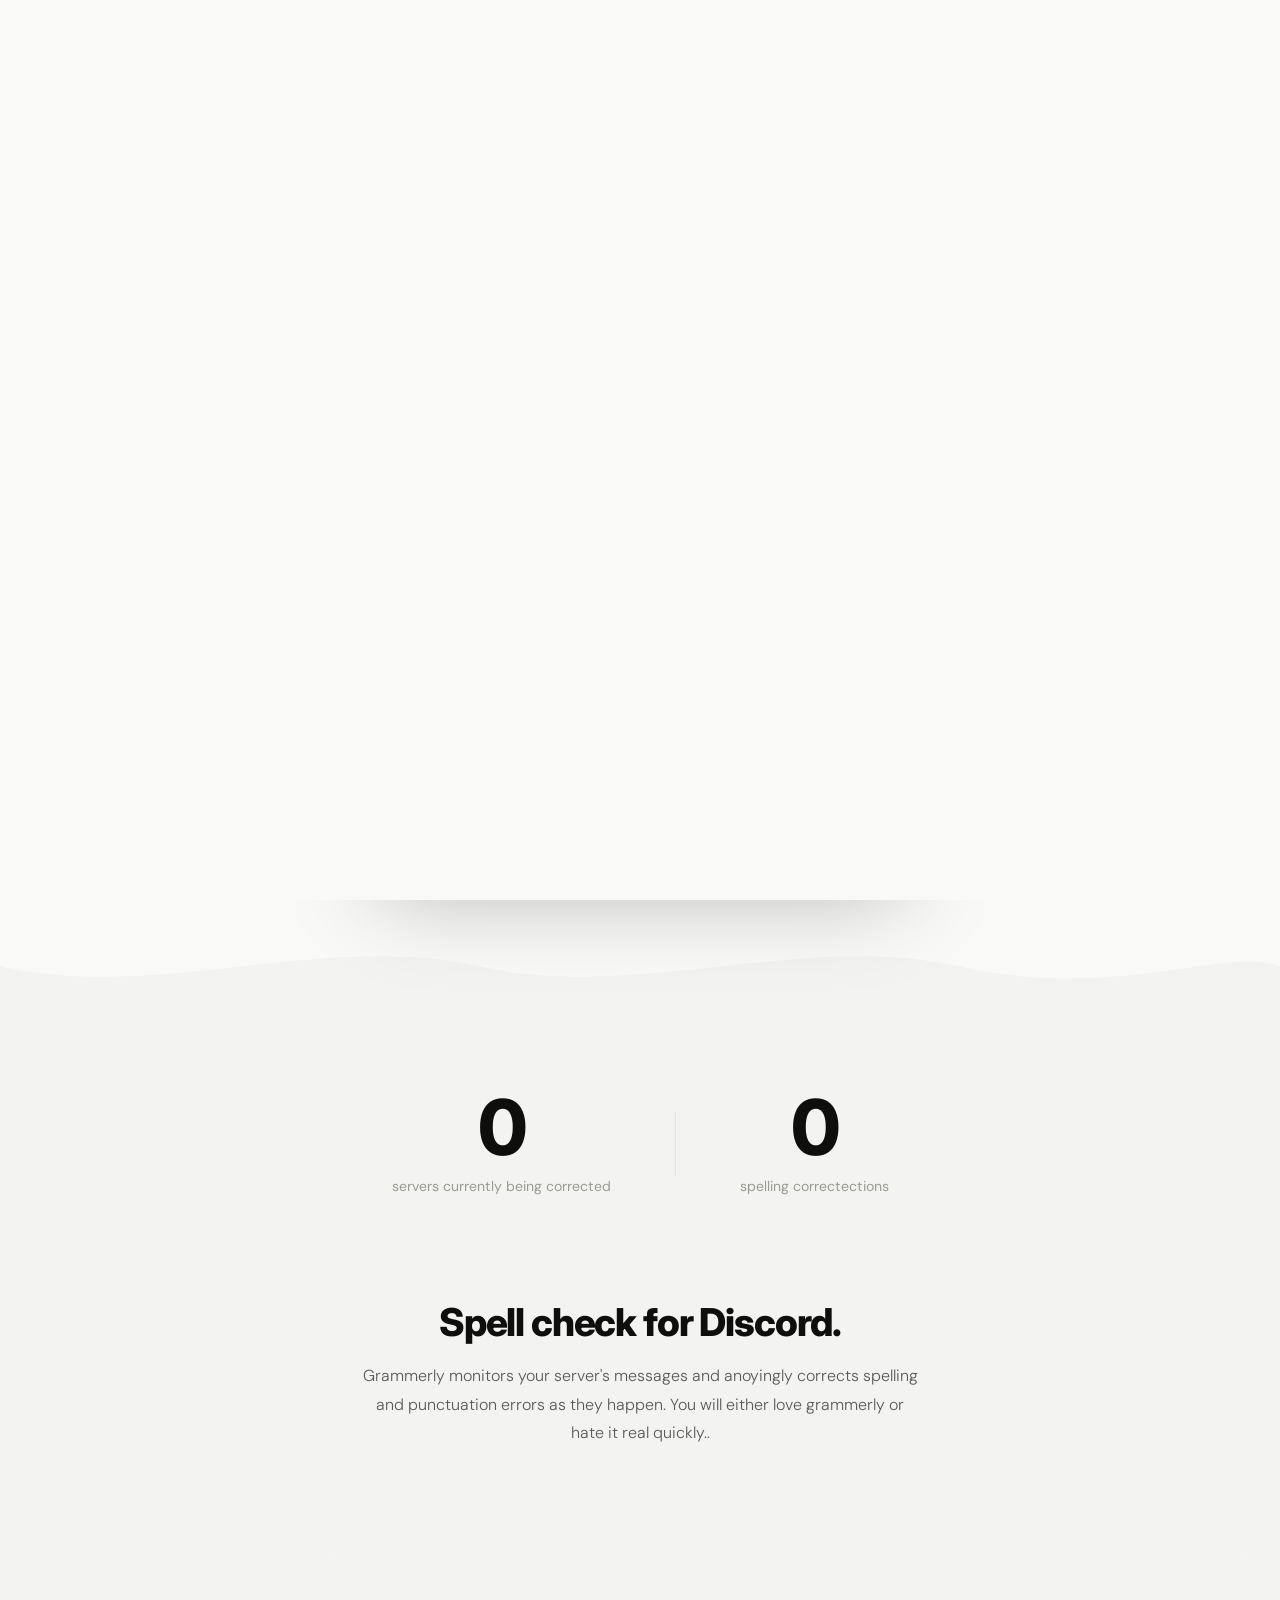
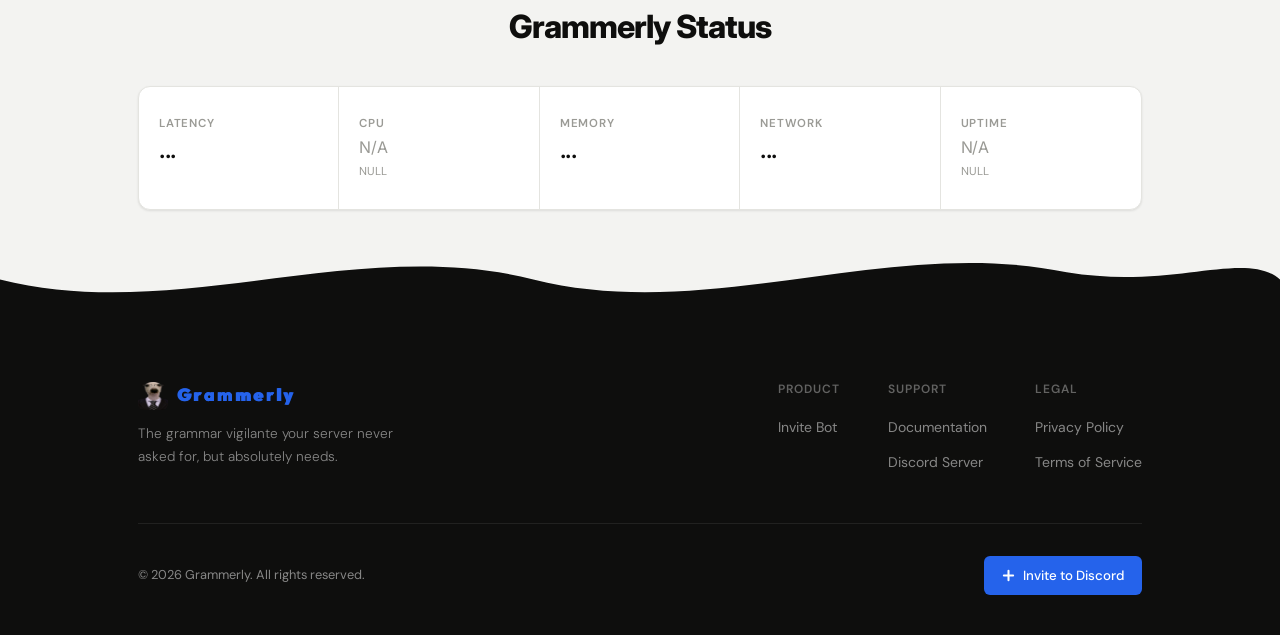
==== commit faca5ec1: "Update: add page transitions and fix nav links to docs/privacy pages" ====
--- a/index.html
+++ b/index.html
@@ -13,6 +13,8 @@
 </head>
 <body>
 
+<div id="page-transition-overlay" style="position:fixed;inset:0;background:var(--bg);z-index:9999;opacity:1;pointer-events:all;transition:opacity 0.32s ease;"></div>
+
 <header id="header" role="banner">
   <nav class="nav-inner" role="navigation" aria-label="Primary">
     <div class="nav-left">
@@ -36,6 +38,13 @@
               </svg>
             </button>
             <div class="nav-dropdown-menu" id="dropdownMenu" role="menu">
+              <a href="docs.html" role="menuitem">
+                <svg width="16" height="16" viewBox="0 0 16 16" fill="none" aria-hidden="true" style="opacity:0.7;">
+                  <rect x="2" y="2" width="12" height="12" rx="2" stroke="#2563EB" stroke-width="1.4"/>
+                  <path d="M5 5.5h6M5 8h6M5 10.5h4" stroke="#2563EB" stroke-width="1.4" stroke-linecap="round"/>
+                </svg>
+                Documentation
+              </a>
               <a href="#" role="menuitem">
                 <svg width="16" height="14" viewBox="0 0 18 14" fill="none" aria-hidden="true" style="opacity:0.7;">
                   <path d="M15.25 1.5C14.09.94 12.85.54 11.55.31a.09.09 0 0 0-.1.05c-.17.3-.36.69-.49.99a12.1 12.1 0 0 0-3.92 0 10.1 10.1 0 0 0-.5-1 .09.09 0 0 0-.1-.04C5.15.54 3.91.94 2.75 1.5a.09.09 0 0 0-.04.03C.4 5.06-.24 8.49.07 11.87c0 .02.01.04.03.05a13.08 13.08 0 0 0 3.95 2 .09.09 0 0 0 .1-.03c.3-.42.57-.86.8-1.33.01-.03 0-.07-.03-.08a8.58 8.58 0 0 1-1.23-.59.09.09 0 0 1-.01-.15c.08-.06.16-.13.24-.19a.09.09 0 0 1 .09-.01c2.58 1.18 5.37 1.18 7.92 0a.09.09 0 0 1 .1.01c.07.07.15.13.24.2a.09.09 0 0 1-.01.14c-.39.23-.8.43-1.23.59-.03.01-.05.05-.03.08.24.47.51.91.8 1.33a.09.09 0 0 0 .1.03 13.04 13.04 0 0 0 3.96-2 .09.09 0 0 0 .03-.05c.36-3.87-.61-7.27-2.69-10.34a.07.07 0 0 0-.04-.03zM6.01 9.75c-.85 0-1.55-.79-1.55-1.75s.68-1.75 1.55-1.75c.87 0 1.56.79 1.55 1.75 0 .96-.69 1.75-1.55 1.75zm5.99 0c-.85 0-1.55-.79-1.55-1.75s.68-1.75 1.55-1.75c.87 0 1.56.79 1.55 1.75 0 .96-.68 1.75-1.55 1.75z" fill="#5865F2"/>
@@ -75,7 +84,7 @@
         </svg>
       </button>
       <ul class="mobile-drawer-sub" id="drawerResSub" role="list">
-        <li><a href="#">Documentation</a></li>
+        <li><a href="docs.html">Documentation</a></li>
         <li><a href="#">Support Server</a></li>
       </ul>
     </li>
@@ -106,7 +115,7 @@
             </svg>
             Invite Bot
           </a>
-          <a href="#" class="btn-secondary">
+          <a href="docs.html" class="btn-secondary">
             Documentation
             <svg width="12" height="12" viewBox="0 0 12 12" fill="none" aria-hidden="true">
               <path d="M2.5 6H9.5M6.5 3L9.5 6L6.5 9" stroke="currentColor" stroke-width="1.4" stroke-linecap="round" stroke-linejoin="round"/>
@@ -331,15 +340,15 @@
         <div class="footer-nav-col">
           <p class="footer-nav-heading">Support</p>
           <ul>
-            <li><a href="#">Documentation</a></li>
+            <li><a href="docs.html">Documentation</a></li>
             <li><a href="#">Discord Server</a></li>
           </ul>
         </div>
         <div class="footer-nav-col">
           <p class="footer-nav-heading">Legal</p>
           <ul>
-            <li><a href="#">Privacy</a></li>
-            <li><a href="#">Terms</a></li>
+            <li><a href="privacy.html">Privacy Policy</a></li>
+            <li><a href="privacy.html#terms">Terms of Service</a></li>
           </ul>
         </div>
       </nav>
@@ -365,6 +374,7 @@
 </div>
 
 <script src="main.js"></script>
+<script src="transitions.js"></script>
 
 </body>
 </html>
--- a/styles.css
+++ b/styles.css
@@ -0,0 +1,633 @@
+/* VARIABLES */
+:root {
+  --accent-color: #2563EB;
+  --accent-light: rgba(37,99,235,0.10);
+  --accent-mid:   rgba(37,99,235,0.22);
+  --bg:           #F9F9F8;
+  --surface:      #FFFFFF;
+  --surface-2:    #F3F3F1;
+  --border:       #E4E4E0;
+  --text-primary:   #0E0E0D;
+  --text-secondary: #5A5A56;
+  --text-muted:     #9A9A95;
+  --shadow-sm: 0 1px 3px rgba(0,0,0,0.06),0 1px 2px rgba(0,0,0,0.04);
+  --shadow-md: 0 4px 16px rgba(0,0,0,0.07),0 1px 4px rgba(0,0,0,0.04);
+  --shadow-lg: 0 12px 40px rgba(0,0,0,0.09),0 2px 8px rgba(0,0,0,0.05);
+  --radius-sm: 6px;
+  --radius-md: 12px;
+  --radius-lg: 20px;
+  --font-display: 'Inter', system-ui, sans-serif;
+  --font-body:    'DM Sans', system-ui, sans-serif;
+  --font-nav:     'Outfit', system-ui, sans-serif;
+  --nav-h: 64px;
+  --max-w: 1060px;
+  --dc-bg:      #313338;
+  --dc-sidebar: #2B2D31;
+  --dc-input:   #383A40;
+  --dc-text:    #DBDEE1;
+  --dc-muted:   #80848E;
+  --dc-hover:   rgba(255,255,255,0.06);
+  --dc-blurple: #5865F2;
+}
+
+/* RESET */
+*, *::before, *::after { box-sizing: border-box; margin: 0; padding: 0; }
+html { scroll-behavior: smooth; -webkit-font-smoothing: antialiased; }
+body {
+  font-family: var(--font-body);
+  background: var(--bg);
+  color: var(--text-primary);
+  line-height: 1.6;
+  overflow-x: hidden;
+}
+a { color: inherit; text-decoration: none; }
+img { display: block; }
+svg { display: block; }
+button { cursor: pointer; border: none; background: none; font: inherit; }
+
+/* UTILITIES */
+.container { max-width: var(--max-w); margin: 0 auto; padding: 0 28px; }
+.sr-only { position:absolute;width:1px;height:1px;padding:0;overflow:hidden;clip:rect(0,0,0,0);white-space:nowrap;border:0; }
+
+/* ANIMATIONS */
+.reveal { opacity:1; transform:translateY(0); transition:opacity 0.6s cubic-bezier(.22,.68,0,1.2),transform 0.6s cubic-bezier(.22,.68,0,1.2); }
+.js-ready .reveal { opacity:0; transform:translateY(18px); }
+.js-ready .reveal.visible { opacity:1; transform:translateY(0); }
+.reveal-d1 { transition-delay:0.08s; }
+.reveal-d2 { transition-delay:0.16s; }
+.reveal-d3 { transition-delay:0.24s; }
+
+/* ── HEADER ──────────────────────────────────────────── */
+#header {
+  position: fixed;
+  top: 14px; left: 50%;
+  transform: translateX(-50%);
+  z-index: 200;
+  width: calc(100% - 40px);
+  max-width: 960px;
+  height: var(--nav-h);
+  background: rgba(249,249,248,0.42);
+  backdrop-filter: saturate(180%) blur(32px);
+  -webkit-backdrop-filter: saturate(180%) blur(32px);
+  border: 1px solid rgba(255,255,255,0.55);
+  border-radius: 20px;
+  box-shadow: 0 2px 24px rgba(0,0,0,0.08),0 1px 4px rgba(0,0,0,0.04),inset 0 1px 0 rgba(255,255,255,0.75),inset 0 -1px 0 rgba(0,0,0,0.04);
+  transition: background 0.35s, box-shadow 0.35s, border-color 0.35s;
+}
+#header.scrolled {
+  background: rgba(249,249,248,0.72);
+  box-shadow: 0 6px 36px rgba(0,0,0,0.11),0 2px 8px rgba(0,0,0,0.05),inset 0 1px 0 rgba(255,255,255,0.85),inset 0 -1px 0 rgba(0,0,0,0.05);
+  border-color: rgba(220,220,215,0.55);
+}
+body { padding-top: calc(var(--nav-h) + 32px); }
+
+.nav-inner {
+  height: 100%;
+  display: grid;
+  grid-template-columns: 1fr auto 1fr;
+  align-items: center;
+  padding: 0 22px;
+  gap: 12px;
+}
+.nav-left  { display:flex; align-items:center; justify-content:flex-start; }
+.nav-center { display:flex; align-items:center; justify-content:center; }
+.nav-right { display:flex; align-items:center; justify-content:flex-end; gap:8px; }
+
+.nav-logo { display:flex; align-items:center; gap:10px; flex-shrink:0; }
+.nav-logo-img { width:32px; height:32px; object-fit:contain; }
+.nav-logo-wordmark {
+  font-family: var(--font-nav);
+  font-size: 1.10rem;
+  font-weight:900;
+  letter-spacing: -0.02em;
+  color: #2563EB;
+  text-shadow: 0.5px 0 0 currentColor;
+}
+.nav-links { display:flex; align-items:center; gap:4px; list-style:none; }
+.nav-links a {
+  display:block; padding:6px 12px;
+  font-family: var(--font-nav); font-size:0.875rem; font-weight:400;
+  color: var(--text-secondary); border-radius: var(--radius-sm);
+  transition: color 0.2s, background 0.2s;
+}
+.nav-links a:hover { color:var(--text-primary); background:rgba(0,0,0,0.05); }
+
+.nav-dropdown { position: relative; }
+.nav-dropdown-trigger {
+  display:flex; align-items:center; gap:5px;
+  padding:6px 12px;
+  font-size:0.875rem; font-weight:400;
+  color:var(--text-secondary);
+  border-radius: var(--radius-sm);
+  background:none; font-family:var(--font-nav);
+  transition: color 0.2s, background 0.2s;
+}
+.nav-dropdown-trigger:hover,
+.nav-dropdown.open .nav-dropdown-trigger { color:var(--text-primary); background:rgba(0,0,0,0.05); }
+.nav-dropdown-trigger svg { transition: transform 0.28s cubic-bezier(0.16,1,0.3,1); }
+.nav-dropdown.open .nav-dropdown-trigger svg { transform: rotate(180deg); }
+
+.nav-dropdown-menu {
+  position: fixed;
+  top: calc(14px + var(--nav-h) + 10px);
+  left: 50%;
+  width: calc(100% - 40px);
+  max-width: 920px;
+  background: rgba(249,249,248,0.96);
+  backdrop-filter: blur(28px);
+  -webkit-backdrop-filter: blur(28px);
+  border: 1px solid rgba(255,255,255,0.60);
+  border-radius: 16px;
+  box-shadow: 0 8px 40px rgba(0,0,0,0.10), 0 2px 8px rgba(0,0,0,0.05);
+  padding: 20px 28px;
+  display: flex; gap: 8px;
+  transform-origin: top center;
+  transform: translateX(-50%) scaleY(0);
+  opacity: 0;
+  pointer-events: none;
+  transition: transform 0.36s cubic-bezier(0.16,1,0.3,1), opacity 0.24s ease;
+  z-index: 190;
+}
+.nav-dropdown.open .nav-dropdown-menu {
+  transform: translateX(-50%) scaleY(1);
+  opacity: 1;
+  pointer-events: auto;
+}
+.nav-dropdown-menu a {
+  display: flex; align-items: center; gap: 8px;
+  flex: 1;
+  padding: 12px 16px;
+  font-size: 0.875rem; color: var(--text-secondary);
+  border-radius: var(--radius-sm);
+  transition: background 0.15s, color 0.15s;
+  font-family: var(--font-nav);
+}
+.nav-dropdown-menu a:hover { background: rgba(0,0,0,0.04); color: var(--text-primary); }
+
+.nav-cta {
+  display:flex; align-items:center; gap:8px;
+  padding:8px 18px; font-size:0.875rem; font-weight:500;
+  color:#fff; background:var(--accent-color);
+  border-radius: var(--radius-sm);
+  box-shadow: 0 1px 4px rgba(37,99,235,0.25);
+  transition: opacity 0.2s, transform 0.2s, box-shadow 0.2s;
+}
+.nav-cta:hover { opacity:0.9; transform:translateY(-1px); box-shadow:0 4px 12px rgba(37,99,235,0.3); }
+
+.nav-hamburger {
+  display:none; flex-direction:column; justify-content:center;
+  gap:5px; width:36px; height:36px; padding:6px;
+  border-radius:var(--radius-sm); flex-shrink:0;
+  z-index:210; transition:background 0.2s;
+}
+.nav-hamburger:hover { background:rgba(0,0,0,0.06); }
+.nav-hamburger span {
+  display:block; width:20px; height:1.5px;
+  background:var(--text-primary); border-radius:2px;
+  transition:transform 0.25s ease, opacity 0.2s ease;
+  transform-origin:center;
+}
+.nav-hamburger.is-open span:nth-child(1) { transform:translateY(6.5px) rotate(45deg); }
+.nav-hamburger.is-open span:nth-child(2) { opacity:0; transform:scaleX(0); }
+.nav-hamburger.is-open span:nth-child(3) { transform:translateY(-6.5px) rotate(-45deg); }
+
+.mobile-drawer {
+  display:none; position:fixed;
+  top:0; left:0; right:0; bottom:0;
+  z-index:190; background:var(--bg);
+  padding: calc(14px + var(--nav-h) + 24px) 28px 48px; overflow-y:auto;
+  opacity:0; transform:translateY(-6px);
+  pointer-events:none;
+  transition:opacity 0.22s ease, transform 0.22s ease;
+}
+.mobile-drawer.is-open { opacity:1; transform:translateY(0); pointer-events:auto; }
+.mobile-drawer-links { list-style:none; display:flex; flex-direction:column; gap:2px; margin-bottom:20px; }
+.mobile-drawer-links > li > a,
+.mobile-drawer-resource-btn {
+  display:flex; align-items:center; justify-content:space-between;
+  width:100%; text-align:left; padding:13px 14px;
+  font-size:1rem; font-weight:400; color:var(--text-secondary);
+  border-radius:var(--radius-sm);
+  background:none; border:none; cursor:pointer; font-family:inherit;
+  transition:background 0.15s, color 0.15s;
+}
+.mobile-drawer-links > li > a:hover,
+.mobile-drawer-resource-btn:hover { background:var(--surface-2); color:var(--text-primary); }
+.mobile-drawer-resource-btn svg { transition:transform 0.2s; flex-shrink:0; }
+.mobile-drawer-resource-btn.sub-open svg { transform:rotate(180deg); }
+.mobile-drawer-sub { list-style:none; display:none; flex-direction:column; gap:2px; padding:4px 0 4px 16px; }
+.mobile-drawer-sub.open { display:flex; }
+.mobile-drawer-sub a {
+  display:block; padding:10px 14px; font-size:0.9rem;
+  color:var(--text-muted); border-radius:var(--radius-sm);
+  transition:background 0.15s, color 0.15s;
+}
+.mobile-drawer-sub a:hover { background:var(--surface-2); color:var(--text-primary); }
+.mobile-drawer-cta {
+  display:flex; align-items:center; justify-content:center; gap:8px;
+  width:100%; padding:14px; font-size:1rem; font-weight:500;
+  color:#fff; background:var(--accent-color);
+  border-radius:var(--radius-sm);
+  box-shadow:0 2px 8px rgba(37,99,235,0.28);
+  transition:opacity 0.2s; margin-top:8px;
+}
+.mobile-drawer-cta:hover { opacity:0.9; }
+
+/* ── HERO ────────────────────────────────────────────── */
+#hero { padding: 80px 0 72px; background: var(--bg); }
+.hero-inner {
+  display: flex;
+  flex-direction: column;
+  align-items: center;
+  text-align: center;
+  gap: 48px;
+}
+.hero-copy { display:flex; flex-direction:column; align-items:center; }
+.hero-title {
+  font-family: var(--font-display);
+  font-size: clamp(2.4rem, 4.5vw, 3.8rem);
+  line-height: 1.08; letter-spacing: -0.03em; font-weight: 800;
+  color: var(--text-primary); margin-bottom: 20px;
+  max-width: 680px;
+}
+.hero-title span { font-weight:800; color:var(--accent-color); }
+.hero-subtitle {
+  font-size: 1.05rem; font-weight: 300;
+  color: var(--text-secondary); line-height: 1.7;
+  max-width: 520px; margin-bottom: 36px;
+}
+.hero-actions { display:flex; align-items:center; justify-content:center; gap:12px; flex-wrap:wrap; }
+.btn-primary {
+  display:inline-flex; align-items:center; gap:8px;
+  padding:12px 24px; font-size:0.9rem; font-weight:500;
+  color:#fff; background:var(--accent-color);
+  border-radius:var(--radius-sm);
+  box-shadow:0 2px 8px rgba(37,99,235,0.28);
+  transition:opacity 0.2s, transform 0.2s, box-shadow 0.2s;
+}
+.btn-primary:hover { opacity:0.9; transform:translateY(-1px); box-shadow:0 6px 20px rgba(37,99,235,0.32); }
+.btn-secondary {
+  display:inline-flex; align-items:center; gap:8px;
+  padding:11px 20px; font-size:0.9rem; font-weight:400;
+  color:var(--text-secondary); background:var(--surface);
+  border:1px solid var(--border); border-radius:var(--radius-sm);
+  box-shadow:0 1px 3px rgba(0,0,0,0.06);
+  transition:color 0.2s, border-color 0.2s, transform 0.2s, box-shadow 0.2s;
+}
+.btn-secondary:hover { color:var(--text-primary); border-color:#ccc; transform:translateY(-1px); box-shadow:var(--shadow-md); }
+
+.hero-visual { display:flex; justify-content:center; align-items:center; width:100%; }
+
+/* ── DISCORD MOCKUP ────────────────────────────────────── */
+.dc-window {
+  width: 100%; max-width: 520px;
+  border-radius: 10px; overflow: hidden;
+  box-shadow: 0 32px 96px rgba(0,0,0,0.28), 0 4px 16px rgba(0,0,0,0.14);
+  font-family: 'gg sans','Noto Sans',Whitney,'Helvetica Neue',Helvetica,Arial,sans-serif;
+  font-size: 12px; line-height: 1.375;
+  display: flex; flex-direction: column;
+  background: var(--dc-bg);
+  -webkit-font-smoothing: antialiased;
+  text-align: left;
+}
+.dc-titlebar {
+  height:22px; background:#1E1F22;
+  display:flex; align-items:center; padding:0 12px; gap:7px; flex-shrink:0;
+}
+.dc-titlebar-dot { display:none; }
+.dc-app { display:flex; height:300px; }
+.dc-rail {
+  width:48px; background:#1E1F22;
+  display:flex; flex-direction:column; align-items:center;
+  padding:12px 0; gap:8px; flex-shrink:0;
+}
+.dc-rail-icon {
+  width:32px; height:32px; border-radius:50%;
+  background:#313338;
+  display:flex; align-items:center; justify-content:center;
+  font-size:10px; font-weight:700; color:var(--dc-text);
+  cursor:pointer; flex-shrink:0; overflow:hidden;
+  transition:border-radius 0.15s;
+}
+.dc-rail-icon.active { border-radius:10px; background:var(--dc-blurple); }
+.dc-rail-icon img { width:100%; height:100%; object-fit:cover; }
+.dc-rail-sep { width:24px; height:1px; background:#3F4147; border-radius:1px; flex-shrink:0; }
+.dc-sidebar {
+  width:140px; background:var(--dc-sidebar);
+  display:flex; flex-direction:column; flex-shrink:0; overflow:hidden;
+}
+.dc-server-header {
+  height:48px; display:flex; align-items:center;
+  padding:0 12px; gap:6px;
+  border-bottom:1px solid rgba(0,0,0,0.3); flex-shrink:0;
+}
+.dc-server-name { font-size:0.875rem; font-weight:600; color:var(--dc-text); white-space:nowrap; overflow:hidden; text-overflow:ellipsis; }
+.dc-ch-section { padding:16px 6px 4px; }
+.dc-ch-section-label { font-size:0.67rem; font-weight:700; letter-spacing:0.06em; text-transform:uppercase; color:var(--dc-muted); padding:0 6px; margin-bottom:2px; }
+.dc-ch-item {
+  display:flex; align-items:center; gap:6px;
+  padding:4px 6px; border-radius:4px;
+  font-size:0.875rem; color:var(--dc-muted);
+  cursor:pointer; white-space:nowrap; overflow:hidden;
+  transition:background 0.1s, color 0.1s;
+}
+.dc-ch-item:hover { background:var(--dc-hover); color:#C3C6CC; }
+.dc-ch-item.active { background:rgba(255,255,255,0.1); color:var(--dc-text); }
+.dc-hash { font-size:1rem; color:var(--dc-muted); line-height:1; flex-shrink:0; }
+.dc-ch-item.active .dc-hash { color:#C3C6CC; }
+.dc-main { flex:1; display:flex; flex-direction:column; background:var(--dc-bg); overflow:hidden; min-width:0; }
+.dc-chat-header {
+  height:48px; flex-shrink:0;
+  display:flex; align-items:center;
+  padding:0 12px; gap:8px;
+  border-bottom:1px solid rgba(0,0,0,0.3);
+}
+.dc-chat-hash { font-size:1.25rem; font-weight:900; color:var(--dc-muted); line-height:1; }
+.dc-chat-name { font-size:0.9375rem; font-weight:700; color:var(--dc-text); }
+.dc-chat-divider { width:1px; height:16px; background:rgba(255,255,255,0.12); margin:0 2px; }
+.dc-chat-topic { font-size:0.8125rem; color:var(--dc-muted); overflow:hidden; text-overflow:ellipsis; white-space:nowrap; }
+.dc-msgs {
+  flex:1; overflow:hidden; padding:12px 0 8px;
+  display:flex; flex-direction:column; justify-content:flex-end; gap:0;
+  text-align:left;
+}
+.dc-msg {
+  position:relative; display:flex;
+  padding:2px 12px 2px 48px; min-height:22px; text-align:left;
+}
+.dc-msg:hover { background:rgba(0,0,0,0.06); }
+.dc-msg.is-first { padding-top:8px; margin-top:8px; }
+.dc-msg-avatar {
+  position:absolute; left:6px; top:8px;
+  width:32px; height:32px; border-radius:50%;
+  overflow:hidden; background:#36393F;
+  display:flex; align-items:center; justify-content:center; flex-shrink:0;
+}
+.dc-msg-avatar img { width:100%; height:100%; object-fit:cover; }
+.dc-msg-avatar-fb { font-size:0.8rem; font-weight:700; color:var(--dc-text); }
+.dc-msg-body { flex:1; min-width:0; text-align:left; }
+.dc-msg-meta { display:flex; align-items:baseline; gap:8px; margin-bottom:3px; flex-wrap:wrap; }
+.dc-uname { font-size:0.9375rem; font-weight:500; color:var(--dc-text); line-height:1.2; }
+.dc-uname.blurple { color:#C9CDFB; }
+.dc-bot-badge {
+  display:inline-flex; align-items:center;
+  padding:0 4px; height:15px;
+  font-size:0.625rem; font-weight:700; letter-spacing:0.02em; text-transform:uppercase;
+  color:#fff; background:var(--dc-blurple);
+  border-radius:3px; line-height:1; vertical-align:middle;
+}
+.dc-msg-ts { font-size:0.6875rem; color:var(--dc-muted); }
+.dc-msg-text { font-size:0.9375rem; color:var(--dc-text); line-height:1.4; word-break:break-word; text-align:left; }
+.dc-input-wrap { padding:0 12px 12px; flex-shrink:0; }
+.dc-input-box {
+  background:var(--dc-input); border-radius:8px; padding:11px 14px;
+  display:flex; align-items:center; gap:8px;
+}
+.dc-input-placeholder { flex:1; font-size:0.9375rem; color:var(--dc-muted); }
+.dc-input-action { width:20px; height:20px; color:var(--dc-muted); opacity:0.8; }
+
+/* ── STATS ────────────────────────────────────────────── */
+#stats { background: var(--surface-2); padding: 0 0 72px; }
+.stats-float {
+  display: flex;
+  justify-content: center;
+  align-items: center;
+  gap: 0;
+  flex-wrap: wrap;
+}
+.stat-float-item {
+  text-align: center;
+  padding: 32px 64px;
+  flex-shrink: 0;
+}
+.stat-float-sep {
+  width: 1px; height: 64px;
+  background: var(--border);
+  flex-shrink: 0;
+  align-self: center;
+}
+.stats-float { padding-top: 56px; }
+
+/* ── DISCORD TYPING INDICATOR ──────────────────────────── */
+.dc-typing { display:flex; gap:3px; align-items:center; padding:2px 0; }
+.dc-typing-dot {
+  width:6px; height:6px; border-radius:50%;
+  background:var(--dc-muted);
+  animation:dc-bounce 1.1s ease-in-out infinite;
+}
+.dc-typing-dot:nth-child(2) { animation-delay:0.18s; }
+.dc-typing-dot:nth-child(3) { animation-delay:0.36s; }
+@keyframes dc-bounce {
+  0%,60%,100% { transform:translateY(0); opacity:0.5; }
+  30% { transform:translateY(-5px); opacity:1; }
+}
+
+/* ── HERO TITLE WAVY UNDERLINE ──────────────────────────── */
+.hero-underline-wrap {
+  display: inline;
+  position: relative;
+  white-space: nowrap;
+}
+.hero-wavy-line {
+  position: absolute;
+  left: 0; bottom: -8px;
+  width: 100%; height: 10px;
+  overflow: visible;
+  pointer-events: none;
+}
+
+.stat-value {
+  font-family: var(--font-display);
+  font-size: clamp(3rem, 6vw, 5rem);
+  letter-spacing: -0.04em; line-height: 1;
+  font-weight: 800; color: var(--text-primary);
+  margin-bottom: 8px; font-variant-numeric: tabular-nums;
+}
+.stat-label { font-size: 0.88rem; font-weight: 400; color: var(--text-muted); }
+
+/* ── ABOUT ────────────────────────────────────────────── */
+#trust { background: var(--surface-2); padding: 0 0 80px; }
+.about-block {
+  max-width: 560px;
+  margin: 0 auto;
+  text-align: center;
+}
+.about-eyebrow {
+  font-size: 0.75rem; font-weight: 600;
+  letter-spacing: 0.09em; text-transform: uppercase;
+  color: var(--text-muted); margin-bottom: 14px;
+}
+.about-heading {
+  font-family: var(--font-display);
+  font-size: clamp(1.8rem, 3vw, 2.6rem);
+  font-weight: 800; letter-spacing: -0.03em;
+  line-height: 1.1; color: var(--text-primary);
+  margin-bottom: 18px;
+}
+.about-body {
+  font-size: 1rem; font-weight: 300;
+  color: var(--text-secondary); line-height: 1.8;
+}
+
+/* ── WAVE DIVIDERS ───────────────────────────────────────── */
+.wave-top-stats,
+.wave-top-status,
+.wave-top-footer {
+  line-height: 0; margin: 0; padding: 0;
+  display: block; overflow: hidden;
+}
+.wave-top-stats  { background: var(--bg); }
+.wave-top-status { background: var(--surface-2); }
+.wave-top-footer { background: var(--surface-2); }
+.wave-top-stats svg,
+.wave-top-status svg,
+.wave-top-footer svg { display:block; width:100%; vertical-align:bottom; }
+
+/* ── STATUS ──────────────────────────────────────────────── */
+#status { background: var(--surface-2); padding: 0 0 25px; }
+.status-content { padding-top: 10px; }
+.status-eyebrow { font-size:0.78rem; font-weight:500; letter-spacing:0.08em; text-transform:uppercase; color:var(--text-muted); margin-bottom:10px; text-align:center; }
+.status-heading { font-family:var(--font-display); font-size:clamp(1.5rem,2.5vw,2rem); line-height:1.15; letter-spacing:-0.03em; font-weight:800; text-align:center; margin-bottom:40px; }
+.status-panel {
+  background: var(--surface);
+  border: 1px solid var(--border);
+  border-radius: var(--radius-md);
+  box-shadow: var(--shadow-sm);
+  overflow: hidden;
+}
+.status-metrics {
+  display: grid;
+  grid-template-columns: repeat(5,1fr);
+}
+.status-metric {
+  padding: 28px 20px;
+  border-right: 1px solid var(--border);
+  display: flex; flex-direction:column; gap:6px;
+}
+.status-metric:last-child { border-right:none; }
+.status-metric-label { font-size:0.72rem; font-weight:600; letter-spacing:0.07em; text-transform:uppercase; color:var(--text-muted); }
+.status-metric-value { font-family:var(--font-display); font-size:1.35rem; font-weight:700; letter-spacing:-0.02em; color:var(--text-primary); line-height:1.1; }
+.status-metric-value.na { color:var(--text-muted); font-size:1rem; font-weight:400; }
+.status-metric-unit { font-size:0.72rem; color:var(--text-muted); font-weight:400; }
+
+/* ── FOOTER ──────────────────────────────────────────────── */
+#footer { background: #0E0E0D; color:rgba(255,255,255,0.5); padding:0 0 40px; }
+.footer-content { padding-top:56px; }
+.footer-inner { display:grid; grid-template-columns:1fr auto; gap:48px; align-items:start; margin-bottom:48px; }
+.footer-logo { display:flex; align-items:center; gap:9px; margin-bottom:12px; }
+.footer-logo-img { width:30px; height:30px; object-fit:contain; border-radius:6px; }
+.footer-logo-wordmark { font-family: var(--font-nav);
+font-size: 1.10rem;
+font-weight:900;
+letter-spacing: -0.02em;
+color: #2563EB;
+text-shadow: 0.5px 0 0 currentColor; }
+.footer-tagline { font-size:0.85rem; font-weight:300; max-width:280px; line-height:1.7; }
+.footer-nav { display:flex; gap:48px; }
+.footer-nav-heading { font-size:0.75rem; font-weight:600; letter-spacing:0.08em; text-transform:uppercase; color:rgba(255,255,255,0.35); margin-bottom:14px; }
+.footer-nav-col ul { list-style:none; display:flex; flex-direction:column; gap:10px; }
+.footer-nav-col a { font-size:0.875rem; color:rgba(255,255,255,0.5); transition:color 0.2s; }
+.footer-nav-col a:hover { color:rgba(255,255,255,0.9); }
+.footer-bottom { display:flex; align-items:center; justify-content:space-between; padding-top:32px; border-top:1px solid rgba(255,255,255,0.08); gap:16px; flex-wrap:wrap; }
+.footer-copy { font-size:0.8rem; }
+.footer-invite {
+  display:inline-flex; align-items:center; gap:8px;
+  padding:9px 18px; font-size:0.83rem; font-weight:500;
+  color:#fff; background:var(--accent-color);
+  border-radius:var(--radius-sm); transition:opacity 0.2s;
+}
+.footer-invite:hover { opacity:0.85; }
+
+/* ── COOKIE BANNER ───────────────────────────────────────── */
+#cookieBanner {
+  position: fixed;
+  bottom: 24px; right: 24px;
+  z-index: 2000;
+  background: var(--surface);
+  border: 1px solid var(--border);
+  border-radius: var(--radius-md);
+  box-shadow: 0 8px 40px rgba(0,0,0,0.12), 0 2px 8px rgba(0,0,0,0.06);
+  padding: 22px 24px;
+  max-width: 320px;
+  width: calc(100% - 48px);
+  transform: translateY(calc(100% + 32px));
+  opacity: 0;
+  transition: transform 0.42s cubic-bezier(0.16,1,0.3,1), opacity 0.32s ease;
+}
+#cookieBanner.cb-visible {
+  transform: translateY(0);
+  opacity: 1;
+}
+#cookieBanner.cb-hiding {
+  transform: translateY(calc(100% + 32px));
+  opacity: 0;
+}
+.cookie-text {
+  font-size: 0.875rem; font-weight: 400;
+  color: var(--text-secondary); line-height: 1.6;
+  margin-bottom: 16px;
+}
+.cookie-text strong { color: var(--text-primary); font-weight: 600; }
+.cookie-actions { display:flex; gap:8px; }
+.cookie-btn-decline {
+  flex:1; padding:9px 14px;
+  font-size:0.83rem; font-weight:500;
+  color:var(--text-secondary);
+  background:var(--surface-2);
+  border:1px solid var(--border);
+  border-radius:var(--radius-sm);
+  transition:background 0.15s, color 0.15s;
+  font-family:inherit;
+}
+.cookie-btn-decline:hover { background:var(--border); color:var(--text-primary); }
+.cookie-btn-accept {
+  flex:1; padding:9px 14px;
+  font-size:0.83rem; font-weight:500;
+  color:#fff; background:var(--accent-color);
+  border-radius:var(--radius-sm);
+  transition:opacity 0.15s;
+  font-family:inherit;
+}
+.cookie-btn-accept:hover { opacity:0.88; }
+
+/* ── RESPONSIVE ──────────────────────────────────────────── */
+@media (max-width:800px) {
+  :root { --nav-h:60px; }
+  .nav-links, .nav-dropdown, .nav-cta { display:none; }
+  .nav-hamburger { display:flex; }
+  .mobile-drawer { display:block; }
+  .nav-inner { grid-template-columns:1fr auto; }
+  .nav-center { display:none; }
+  .nav-right .nav-cta { display:none; }
+
+  .hero-title { font-size:2.2rem; }
+  .dc-window { max-width:100%; font-size:11px; text-align:left; }
+  .dc-app { height:auto; min-height:280px; }
+  .dc-sidebar { width:110px; }
+
+  .stat-float-item { padding:24px 32px; }
+  .stat-float-sep { height:48px; }
+
+  .footer-inner { grid-template-columns:1fr; gap:32px; }
+  .footer-nav { gap:32px; }
+
+  .status-metrics { grid-template-columns:repeat(3,1fr); }
+  .status-metric:nth-child(3) { border-right:none; }
+  .status-metric:nth-child(4) { border-top:1px solid var(--border); }
+  .status-metric:nth-child(5) { border-top:1px solid var(--border); border-right:none; }
+}
+@media (max-width:500px) {
+  .footer-nav { flex-direction:column; gap:24px; }
+  .dc-rail { width:40px; }
+  .dc-sidebar { width:96px; }
+  .dc-ch-section-label { font-size:0.6rem; }
+  .stat-float-sep { display:none; }
+  .stat-float-item { padding:20px 24px; width:100%; }
+  .stats-float { flex-direction:column; gap:0; }
+  .status-metrics { grid-template-columns:repeat(2,1fr); }
+  .status-metric:nth-child(2) { border-right:none; }
+  .status-metric:nth-child(3) { border-top:1px solid var(--border); border-right:1px solid var(--border); }
+  .status-metric:nth-child(4) { border-top:1px solid var(--border); border-right:none; }
+  .status-metric:nth-child(5) { border-top:1px solid var(--border); border-right:none; grid-column:span 2; }
+  #cookieBanner { right:16px; left:16px; bottom:16px; width:auto; max-width:none; }
+}
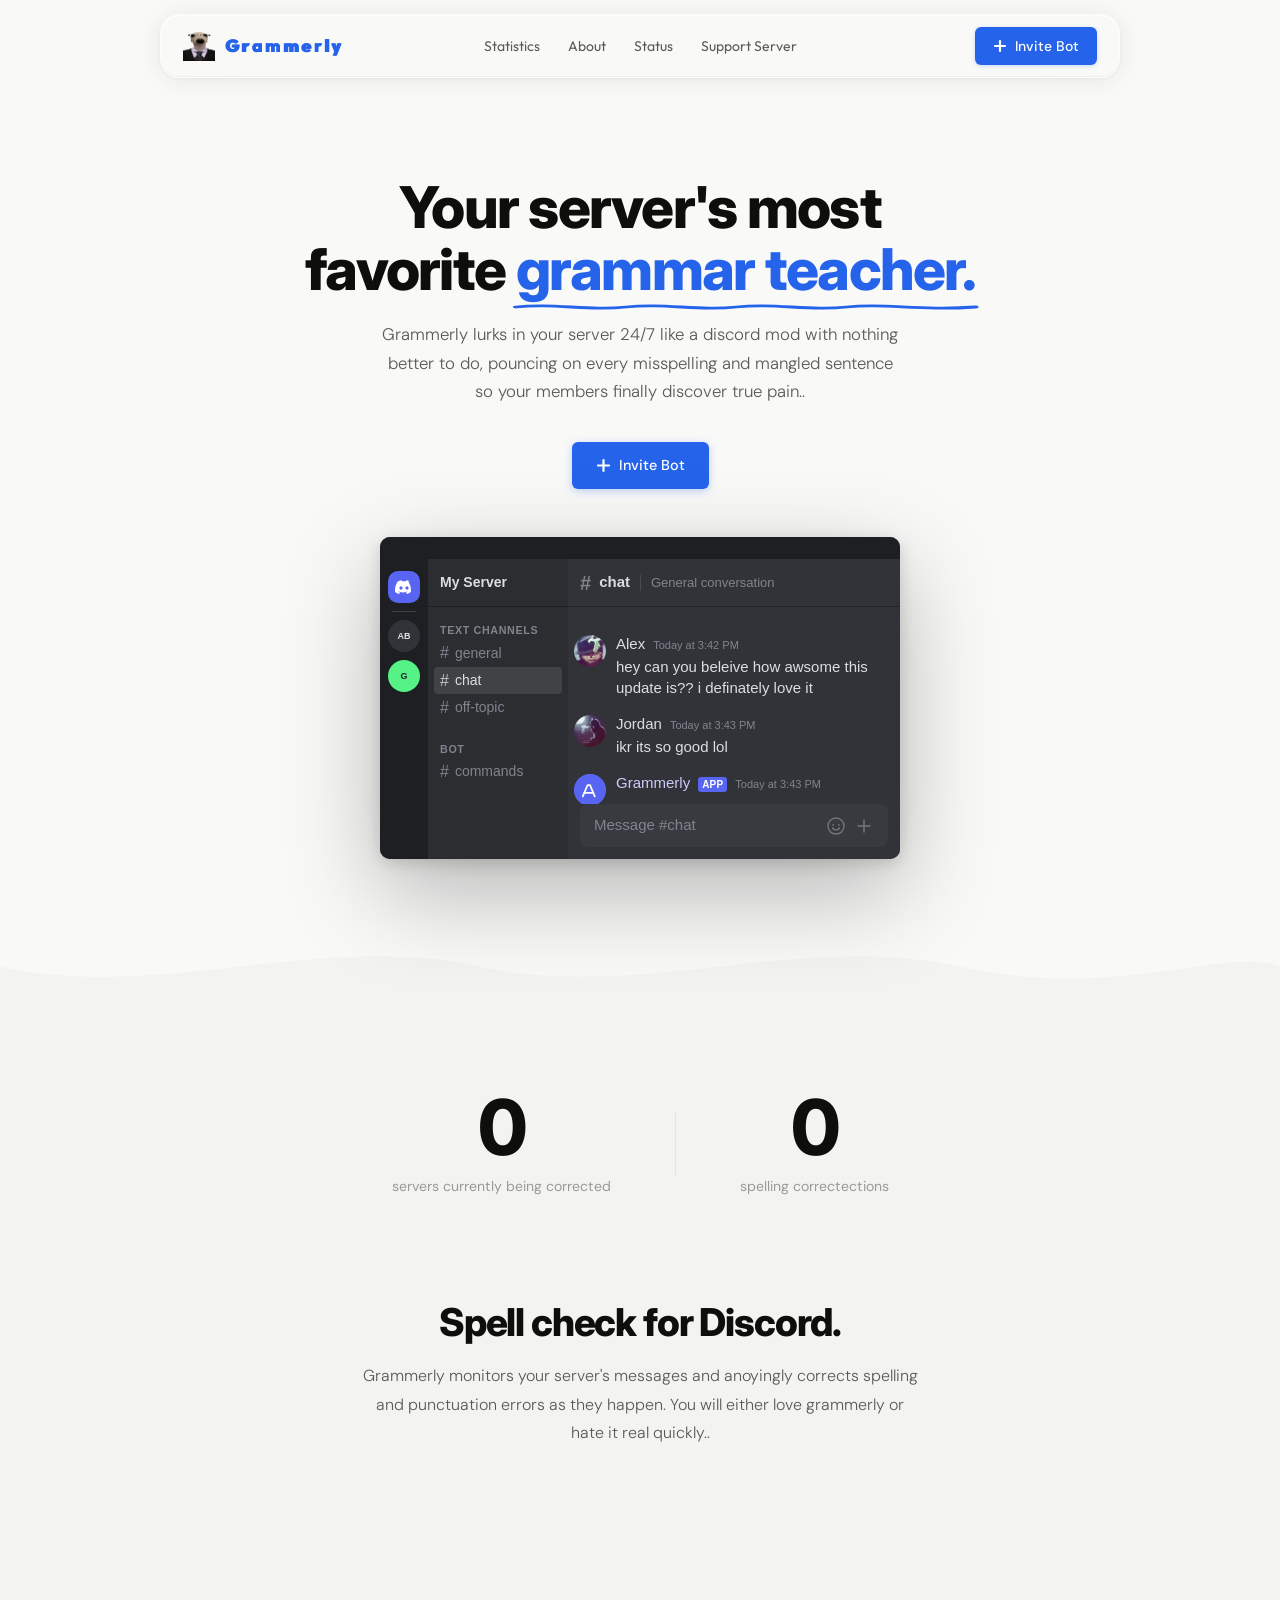
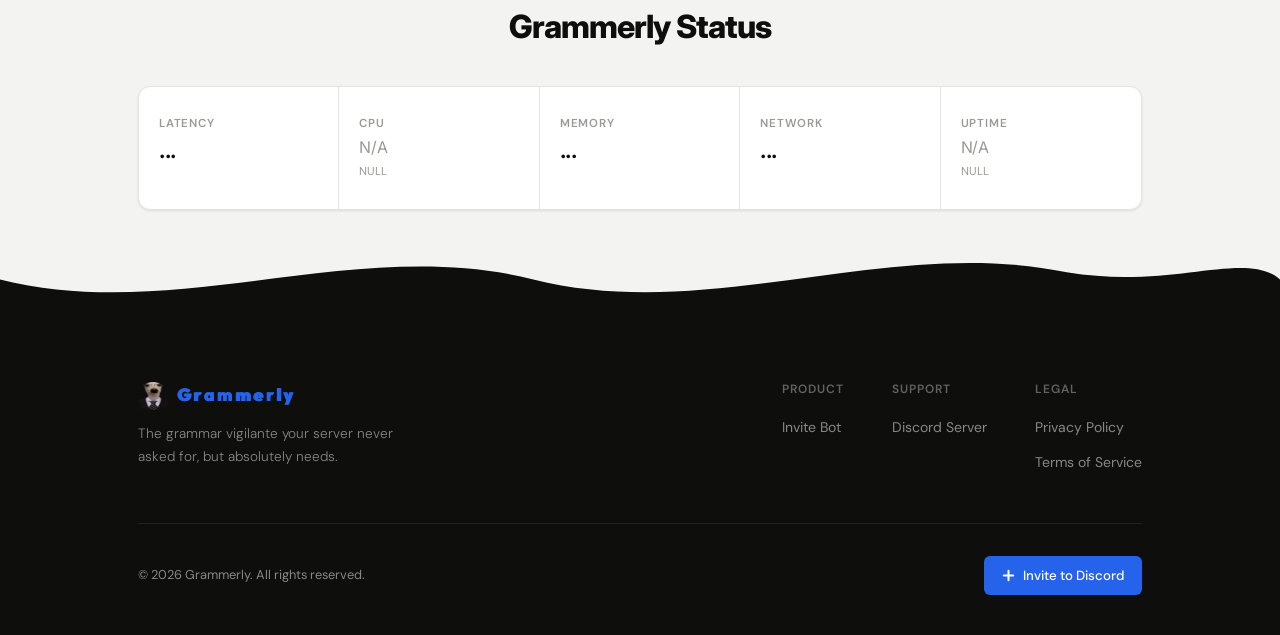
==== commit 72c69997: "Fix: remove all documentation links from nav, mobile drawer, hero, and footer" ====
--- a/index.html
+++ b/index.html
@@ -29,31 +29,7 @@
         <li><a href="#stats">Statistics</a></li>
         <li><a href="#trust">About</a></li>
         <li><a href="#status">Status</a></li>
-        <li>
-          <div class="nav-dropdown" id="navDropdown">
-            <button class="nav-dropdown-trigger" aria-haspopup="true" aria-expanded="false" id="dropdownBtn">
-              Resources
-              <svg width="12" height="12" viewBox="0 0 12 12" fill="none" aria-hidden="true">
-                <path d="M2 4.5L6 7.5L10 4.5" stroke="currentColor" stroke-width="1.5" stroke-linecap="round" stroke-linejoin="round"/>
-              </svg>
-            </button>
-            <div class="nav-dropdown-menu" id="dropdownMenu" role="menu">
-              <a href="docs.html" role="menuitem">
-                <svg width="16" height="16" viewBox="0 0 16 16" fill="none" aria-hidden="true" style="opacity:0.7;">
-                  <rect x="2" y="2" width="12" height="12" rx="2" stroke="#2563EB" stroke-width="1.4"/>
-                  <path d="M5 5.5h6M5 8h6M5 10.5h4" stroke="#2563EB" stroke-width="1.4" stroke-linecap="round"/>
-                </svg>
-                Documentation
-              </a>
-              <a href="#" role="menuitem">
-                <svg width="16" height="14" viewBox="0 0 18 14" fill="none" aria-hidden="true" style="opacity:0.7;">
-                  <path d="M15.25 1.5C14.09.94 12.85.54 11.55.31a.09.09 0 0 0-.1.05c-.17.3-.36.69-.49.99a12.1 12.1 0 0 0-3.92 0 10.1 10.1 0 0 0-.5-1 .09.09 0 0 0-.1-.04C5.15.54 3.91.94 2.75 1.5a.09.09 0 0 0-.04.03C.4 5.06-.24 8.49.07 11.87c0 .02.01.04.03.05a13.08 13.08 0 0 0 3.95 2 .09.09 0 0 0 .1-.03c.3-.42.57-.86.8-1.33.01-.03 0-.07-.03-.08a8.58 8.58 0 0 1-1.23-.59.09.09 0 0 1-.01-.15c.08-.06.16-.13.24-.19a.09.09 0 0 1 .09-.01c2.58 1.18 5.37 1.18 7.92 0a.09.09 0 0 1 .1.01c.07.07.15.13.24.2a.09.09 0 0 1-.01.14c-.39.23-.8.43-1.23.59-.03.01-.05.05-.03.08.24.47.51.91.8 1.33a.09.09 0 0 0 .1.03 13.04 13.04 0 0 0 3.96-2 .09.09 0 0 0 .03-.05c.36-3.87-.61-7.27-2.69-10.34a.07.07 0 0 0-.04-.03zM6.01 9.75c-.85 0-1.55-.79-1.55-1.75s.68-1.75 1.55-1.75c.87 0 1.56.79 1.55 1.75 0 .96-.69 1.75-1.55 1.75zm5.99 0c-.85 0-1.55-.79-1.55-1.75s.68-1.75 1.55-1.75c.87 0 1.56.79 1.55 1.75 0 .96-.68 1.75-1.55 1.75z" fill="#5865F2"/>
-                </svg>
-                Support Server
-              </a>
-            </div>
-          </div>
-        </li>
+        <li><a href="#">Support Server</a></li>
       </ul>
     </div>
 
@@ -76,18 +52,7 @@
     <li><a href="#stats">Statistics</a></li>
     <li><a href="#trust">About</a></li>
     <li><a href="#status">Status</a></li>
-    <li>
-      <button class="mobile-drawer-resource-btn" id="drawerResBtn" aria-expanded="false">
-        Resources
-        <svg width="12" height="12" viewBox="0 0 12 12" fill="none" aria-hidden="true">
-          <path d="M2 4.5L6 7.5L10 4.5" stroke="currentColor" stroke-width="1.5" stroke-linecap="round" stroke-linejoin="round"/>
-        </svg>
-      </button>
-      <ul class="mobile-drawer-sub" id="drawerResSub" role="list">
-        <li><a href="docs.html">Documentation</a></li>
-        <li><a href="#">Support Server</a></li>
-      </ul>
-    </li>
+    <li><a href="#">Support Server</a></li>
   </ul>
   <a href="#" class="mobile-drawer-cta">
     <svg width="15" height="15" viewBox="0 0 15 15" fill="none" aria-hidden="true">
@@ -115,12 +80,6 @@
             </svg>
             Invite Bot
           </a>
-          <a href="docs.html" class="btn-secondary">
-            Documentation
-            <svg width="12" height="12" viewBox="0 0 12 12" fill="none" aria-hidden="true">
-              <path d="M2.5 6H9.5M6.5 3L9.5 6L6.5 9" stroke="currentColor" stroke-width="1.4" stroke-linecap="round" stroke-linejoin="round"/>
-            </svg>
-          </a>
         </div>
       </div>
 
@@ -340,7 +299,6 @@
         <div class="footer-nav-col">
           <p class="footer-nav-heading">Support</p>
           <ul>
-            <li><a href="docs.html">Documentation</a></li>
             <li><a href="#">Discord Server</a></li>
           </ul>
         </div>
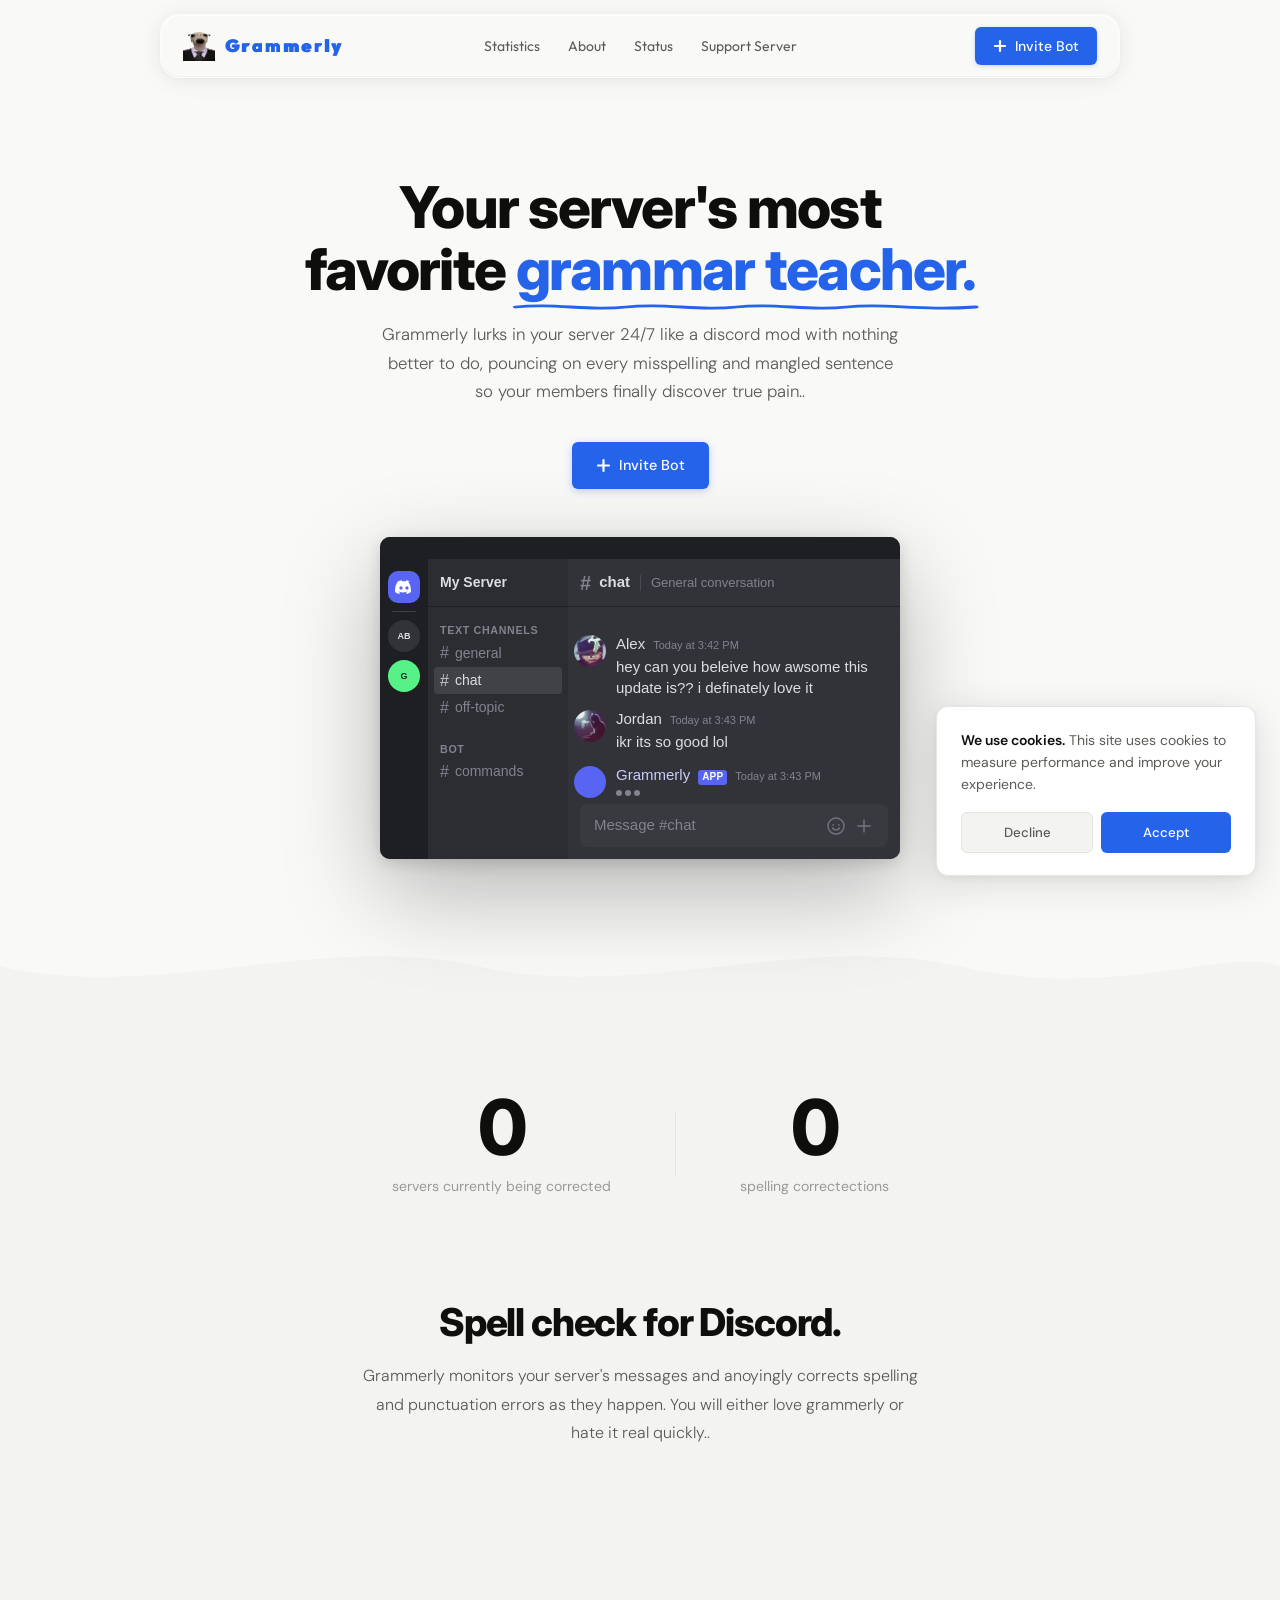
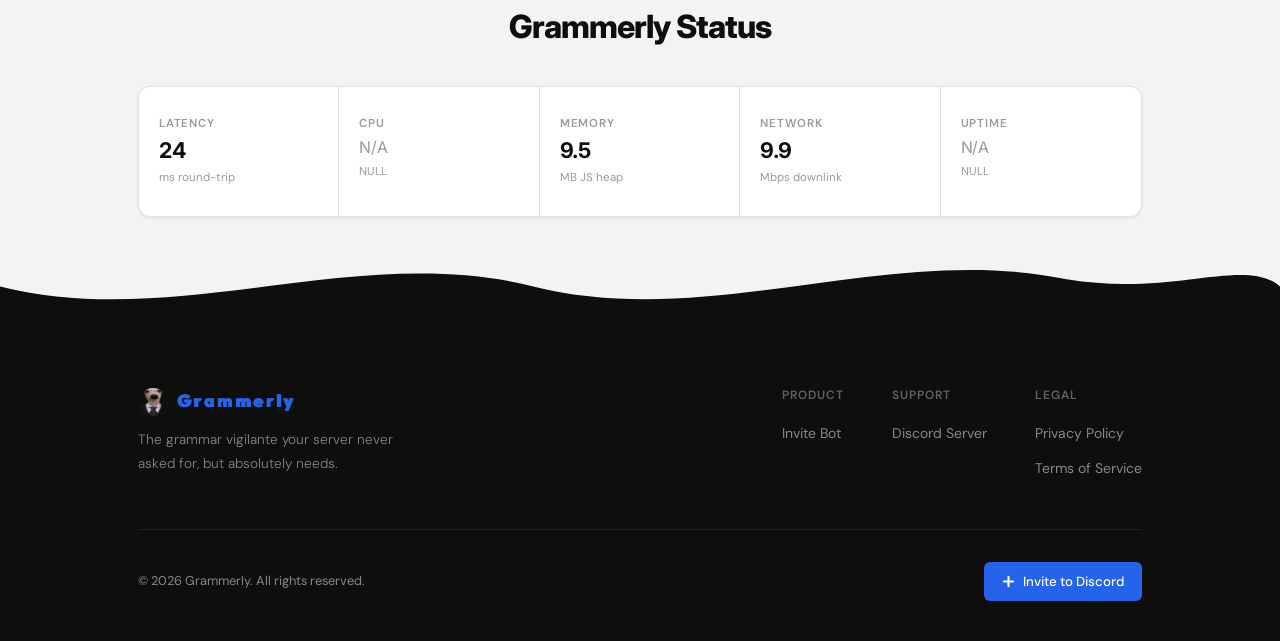
==== commit becb96cc: "Fix: use pfp.PNG for bot avatar in Discord preview" ====
--- a/index.html
+++ b/index.html
@@ -10,10 +10,32 @@
   <link href="https://fonts.googleapis.com/css2?family=Outfit:wght@300;400;500;600;700&family=Inter:wght@300;400;500;600;700;800;900&family=DM+Sans:ital,opsz,wght@0,9..40,300;0,9..40,400;0,9..40,500;0,9..40,600;1,9..40,300&display=swap" rel="stylesheet" />
   
   <link rel="stylesheet" href="styles.css">
+  <style>
+    /* Discord preview mobile */
+    @media (max-width: 480px) {
+      .dc-sidebar { display: none; }
+      .dc-window { font-size: 10.5px; }
+      .dc-app { min-height: 260px; }
+      .dc-msg { padding-left: 46px; padding-right: 8px; }
+      .dc-msg-avatar { left: 8px; }
+      .dc-ch-item { font-size: 0.8rem; }
+      .dc-server-name { font-size: 0.8rem; }
+      .dc-chat-topic { display: none; }
+    }
+    @media (max-width: 360px) {
+      .dc-rail { width: 36px; }
+      .dc-rail-icon { width: 26px; height: 26px; font-size: 8px; }
+      .dc-msg { padding-left: 40px; }
+      .dc-msg-avatar { width: 26px; height: 26px; left: 7px; }
+      .dc-msg-text { font-size: 0.875rem; }
+      .dc-uname { font-size: 0.875rem; }
+      .dc-app { min-height: 240px; }
+    }
+  </style>
 </head>
 <body>
 
-<div id="page-transition-overlay" style="position:fixed;inset:0;background:var(--bg);z-index:9999;opacity:1;pointer-events:all;transition:opacity 0.32s ease;"></div>
+<div id="page-transition-overlay" style="position:fixed;inset:0;background:var(--bg);z-index:9999;opacity:1;pointer-events:none;transition:opacity 0.32s ease;"></div>
 
 <header id="header" role="banner">
   <nav class="nav-inner" role="navigation" aria-label="Primary">
@@ -151,12 +173,8 @@
                   </div>
                 </div>
                 <div class="dc-msg is-first">
-                  <div class="dc-msg-avatar" style="background:#5865F2;">
-                    <svg viewBox="0 0 40 40" width="32" height="32" fill="none">
-                      <rect width="40" height="40" rx="20" fill="#5865F2"/>
-                      <path d="M11 28 L17 14 L20 14 L26 28" stroke="white" stroke-width="2.2" stroke-linecap="round" stroke-linejoin="round" fill="none"/>
-                      <path d="M13 23.5 H24" stroke="white" stroke-width="2.2" stroke-linecap="round"/>
-                    </svg>
+                  <div class="dc-msg-avatar">
+                    <img src="pfp.PNG" alt="Grammerly" onerror="this.style.display='none';this.parentElement.style.background='#5865F2';" />
                   </div>
                   <div class="dc-msg-body">
                     <div class="dc-msg-meta">
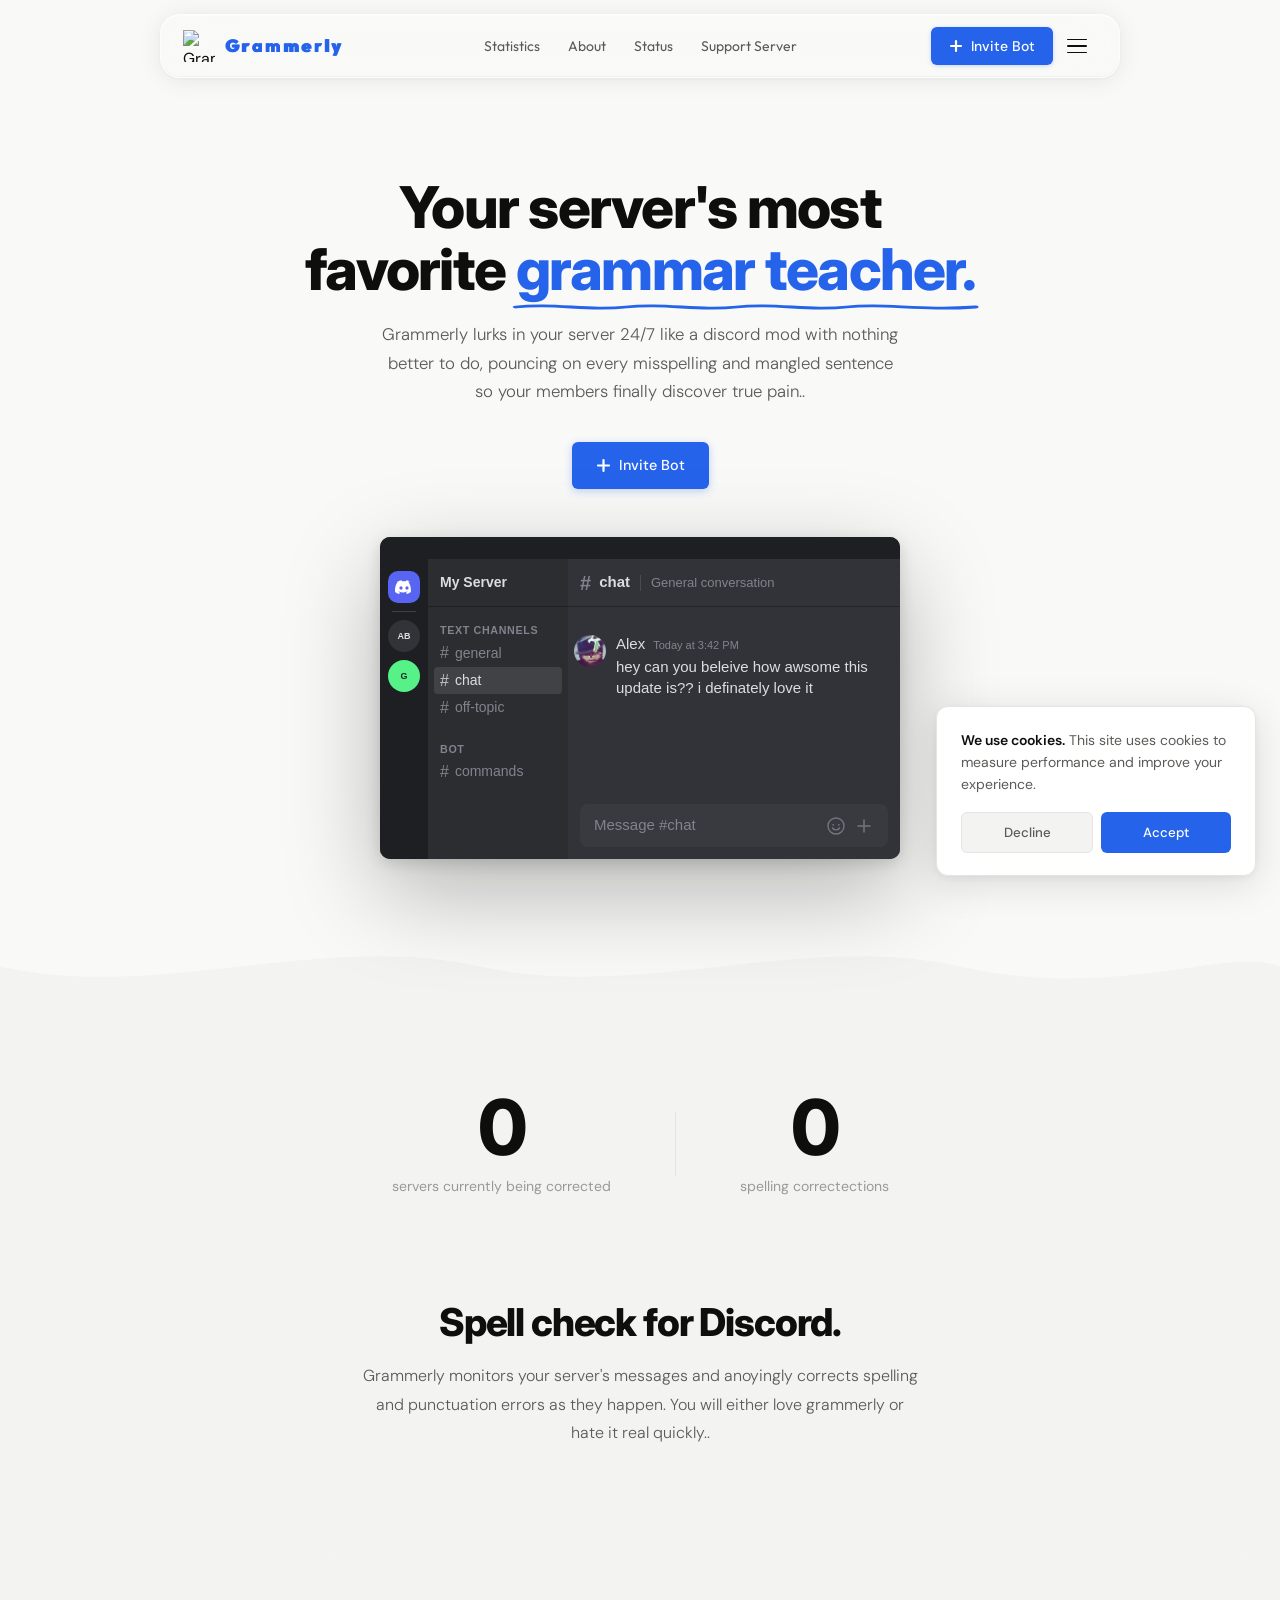
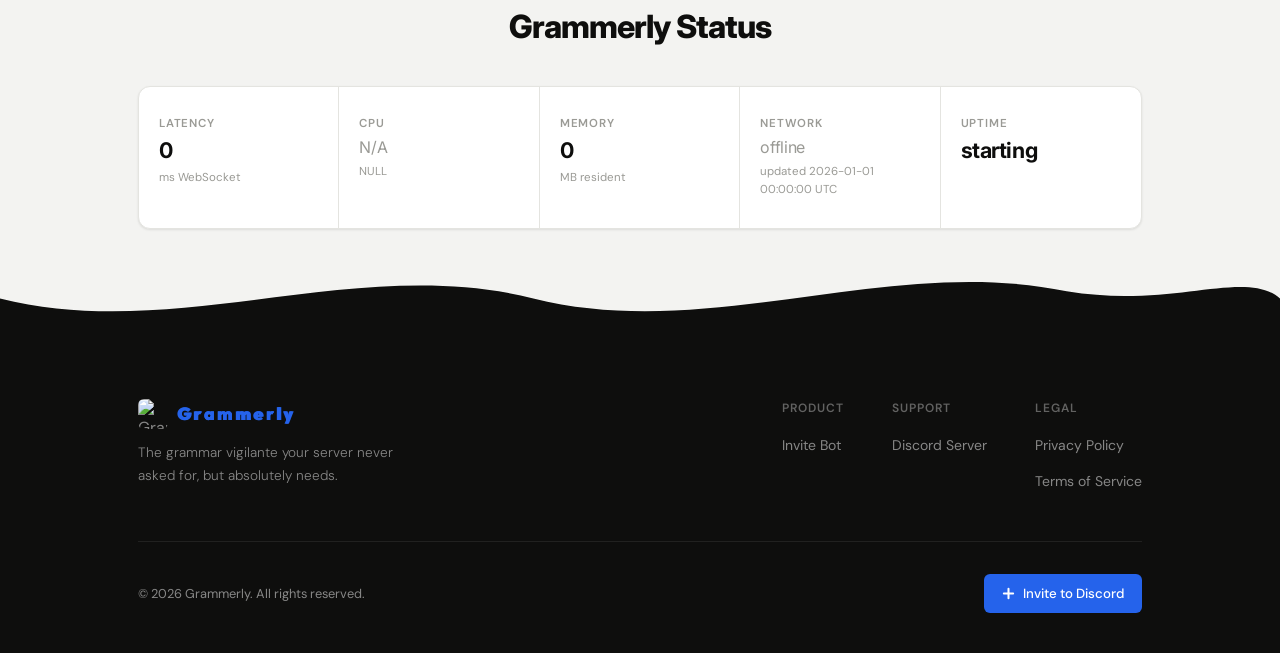
==== commit 5877f649: "feat: add s-uptime IDs to status panel for live uptime display" ====
--- a/index.html
+++ b/index.html
@@ -279,8 +279,8 @@
           </div>
           <div class="status-metric">
             <span class="status-metric-label">Uptime</span>
-            <span class="status-metric-value na">N/A</span>
-            <span class="status-metric-unit">NULL</span>
+            <span class="status-metric-value na" id="s-uptime">N/A</span>
+            <span class="status-metric-unit" id="s-uptime-unit">NULL</span>
           </div>
         </div>
       </div>
--- a/styles.css
+++ b/styles.css
@@ -175,7 +175,7 @@
 .nav-cta:hover { opacity:0.9; transform:translateY(-1px); box-shadow:0 4px 12px rgba(37,99,235,0.3); }
 
 .nav-hamburger {
-  display:none; flex-direction:column; justify-content:center;
+  display:flex; flex-direction:column; justify-content:center;
   gap:5px; width:36px; height:36px; padding:6px;
   border-radius:var(--radius-sm); flex-shrink:0;
   z-index:210; transition:background 0.2s;
@@ -192,15 +192,20 @@
 .nav-hamburger.is-open span:nth-child(3) { transform:translateY(-6.5px) rotate(-45deg); }
 
 .mobile-drawer {
-  display:none; position:fixed;
+  position:fixed;
   top:0; left:0; right:0; bottom:0;
   z-index:190; background:var(--bg);
   padding: calc(14px + var(--nav-h) + 24px) 28px 48px; overflow-y:auto;
   opacity:0; transform:translateY(-6px);
   pointer-events:none;
-  transition:opacity 0.22s ease, transform 0.22s ease;
-}
-.mobile-drawer.is-open { opacity:1; transform:translateY(0); pointer-events:auto; }
+  visibility:hidden;
+  transition:opacity 0.22s ease, transform 0.22s ease, visibility 0s linear 0.22s;
+}
+.mobile-drawer.is-open {
+  opacity:1; transform:translateY(0); pointer-events:auto;
+  visibility:visible;
+  transition:opacity 0.22s ease, transform 0.22s ease, visibility 0s linear 0s;
+}
 .mobile-drawer-links { list-style:none; display:flex; flex-direction:column; gap:2px; margin-bottom:20px; }
 .mobile-drawer-links > li > a,
 .mobile-drawer-resource-btn {
@@ -407,6 +412,16 @@
   align-self: center;
 }
 .stats-float { padding-top: 56px; }
+
+/* ── DISCORD MESSAGE ANIMATION ────────────────────────── */
+@keyframes dc-msg-in {
+  from { opacity:0; transform:translateY(7px); }
+  to   { opacity:1; transform:translateY(0); }
+}
+.dc-msg-anim {
+  animation: dc-msg-in 0.3s cubic-bezier(.22,.68,0,1.2) both;
+}
+.dc-msg-hidden { opacity:0 !important; }
 
 /* ── DISCORD TYPING INDICATOR ──────────────────────────── */
 .dc-typing { display:flex; gap:3px; align-items:center; padding:2px 0; }
@@ -594,8 +609,6 @@
 @media (max-width:800px) {
   :root { --nav-h:60px; }
   .nav-links, .nav-dropdown, .nav-cta { display:none; }
-  .nav-hamburger { display:flex; }
-  .mobile-drawer { display:block; }
   .nav-inner { grid-template-columns:1fr auto; }
   .nav-center { display:none; }
   .nav-right .nav-cta { display:none; }
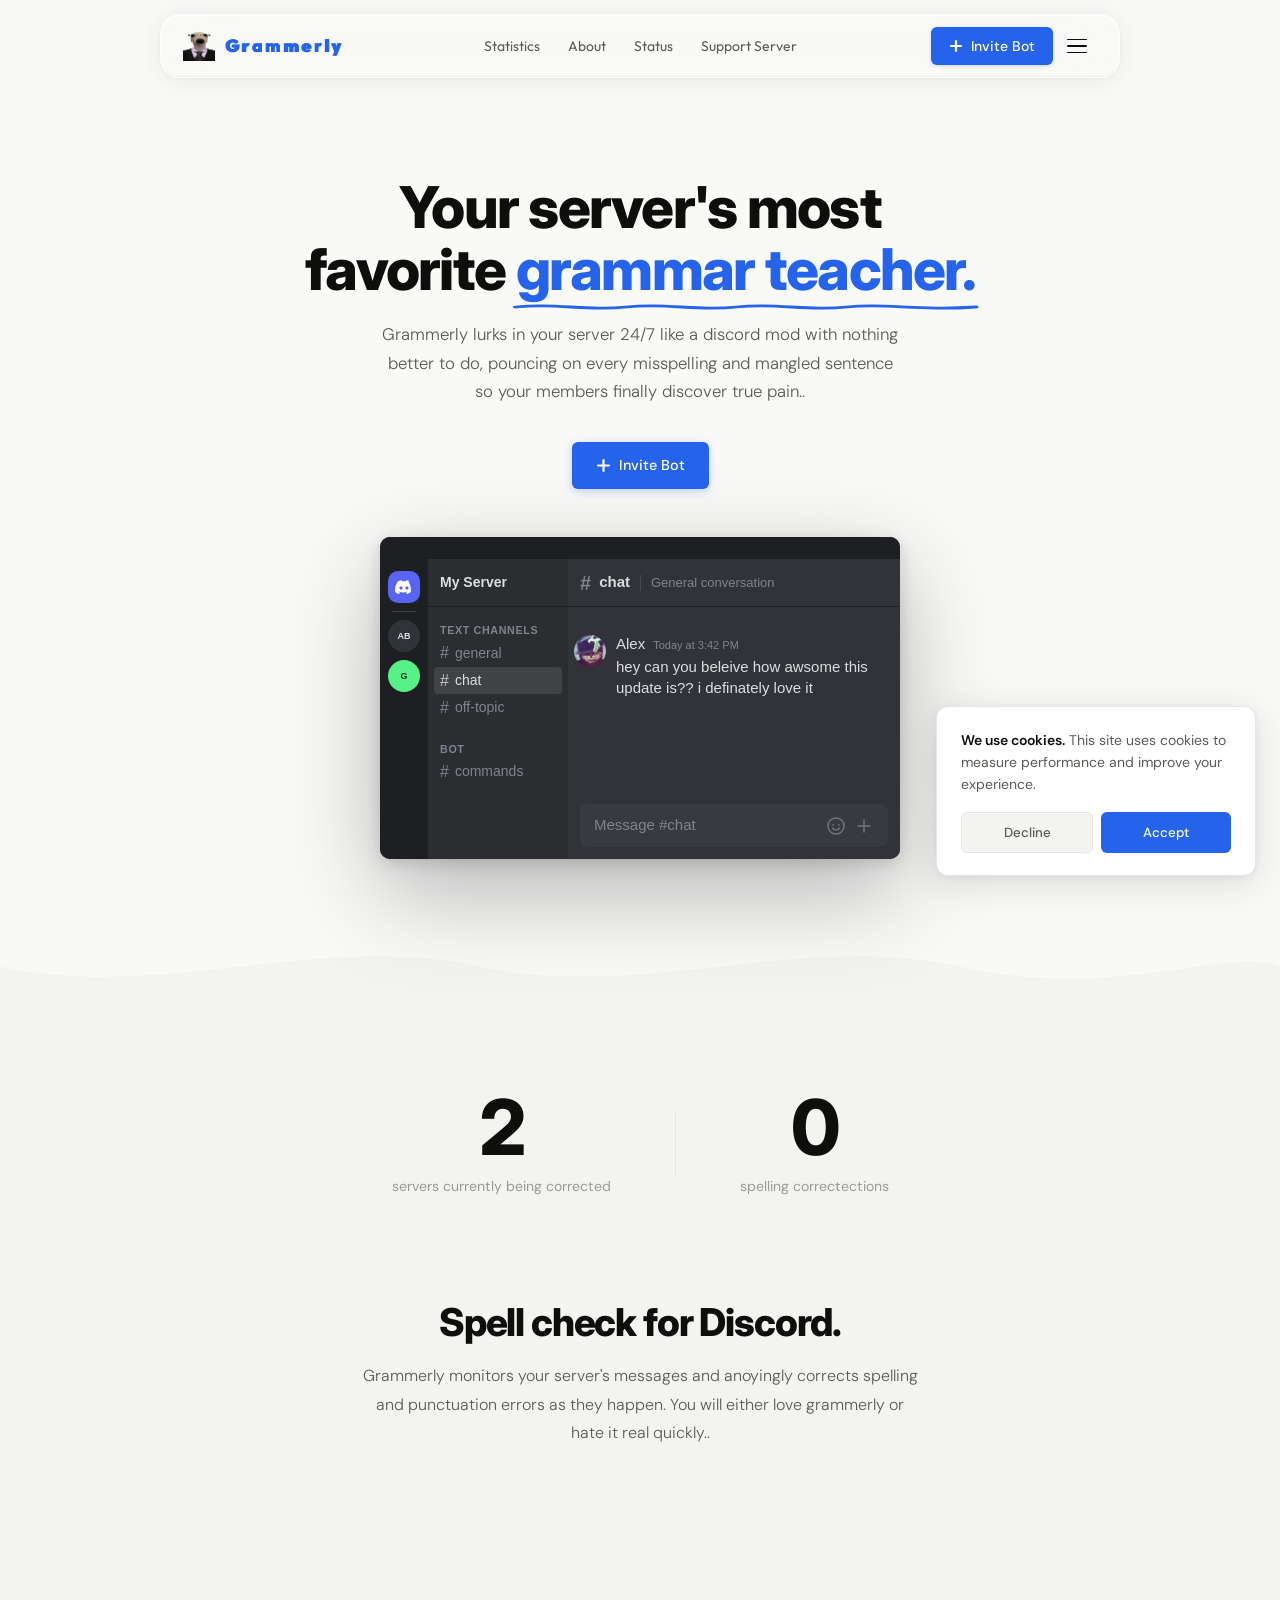
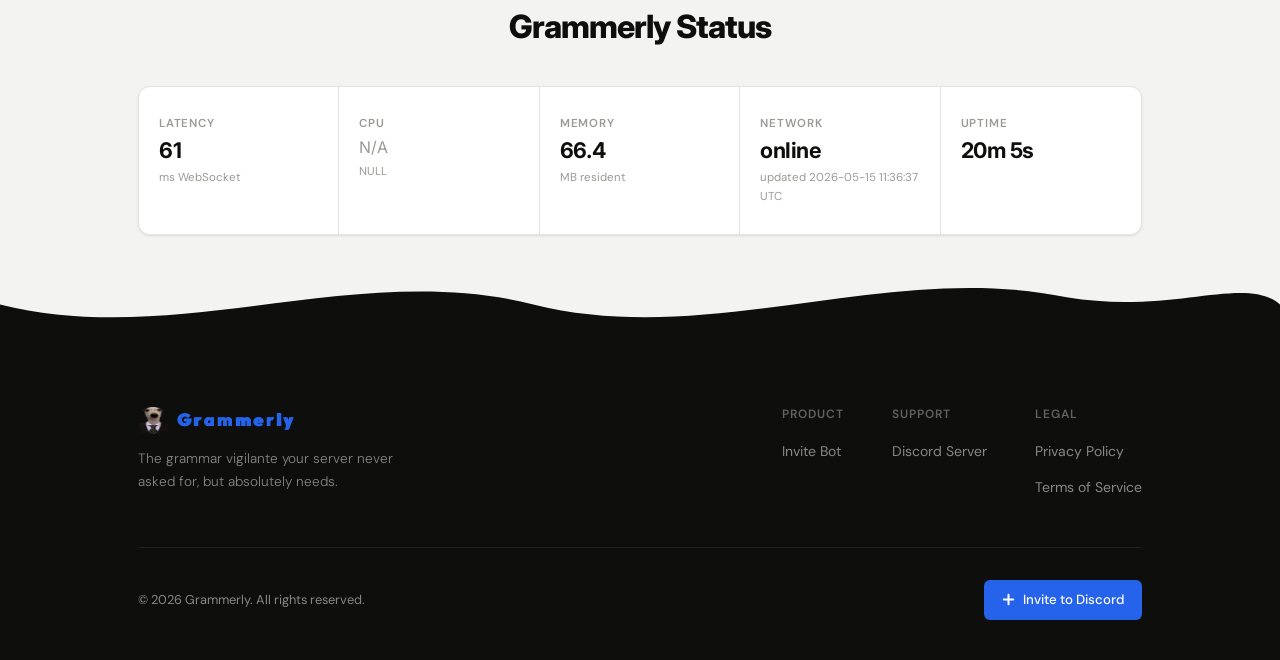
==== commit 442fce97: "feat: add server carousel, fix invite/support links" ====
--- a/index.html
+++ b/index.html
@@ -51,12 +51,12 @@
         <li><a href="#stats">Statistics</a></li>
         <li><a href="#trust">About</a></li>
         <li><a href="#status">Status</a></li>
-        <li><a href="#">Support Server</a></li>
+        <li><a href="https://dsc.gg/grammery" target="_blank" rel="noopener noreferrer">Support Server</a></li>
       </ul>
     </div>
 
     <div class="nav-right">
-      <a href="#" class="nav-cta" aria-label="Invite GrammarBot to your server">
+      <a href="https://discord.com/oauth2/authorize?client_id=1504305182647779389" target="_blank" rel="noopener noreferrer" class="nav-cta" aria-label="Invite Grammerly to your server">
         <svg width="14" height="14" viewBox="0 0 14 14" fill="none" aria-hidden="true">
           <path d="M7 2 L7 12 M2 7 L12 7" stroke="currentColor" stroke-width="2.2" stroke-linecap="round"/>
         </svg>
@@ -74,9 +74,9 @@
     <li><a href="#stats">Statistics</a></li>
     <li><a href="#trust">About</a></li>
     <li><a href="#status">Status</a></li>
-    <li><a href="#">Support Server</a></li>
+    <li><a href="https://dsc.gg/grammery" target="_blank" rel="noopener noreferrer">Support Server</a></li>
   </ul>
-  <a href="#" class="mobile-drawer-cta">
+  <a href="https://discord.com/oauth2/authorize?client_id=1504305182647779389" target="_blank" rel="noopener noreferrer" class="mobile-drawer-cta">
     <svg width="15" height="15" viewBox="0 0 15 15" fill="none" aria-hidden="true">
       <path d="M7.5 2 L7.5 13 M2 7.5 L13 7.5" stroke="currentColor" stroke-width="2.2" stroke-linecap="round"/>
     </svg>
@@ -85,6 +85,20 @@
 </div>
 
 <main>
+
+<!-- ── SERVER CAROUSEL ─────────────────────────────────────── -->
+<section id="server-carousel" aria-label="Servers using Grammerly">
+  <div class="carousel-outer">
+    <div class="carousel-fade-left" aria-hidden="true"></div>
+    <div class="carousel-fade-right" aria-hidden="true"></div>
+    <div class="carousel-viewport">
+      <div class="carousel-track" id="carouselTrack">
+        <!-- populated by JS -->
+      </div>
+    </div>
+  </div>
+</section>
+
 <section id="hero">
   <div class="container">
     <div class="hero-inner">
@@ -96,7 +110,7 @@
           Grammerly lurks in your server 24/7 like a discord mod with nothing better to do, pouncing on every misspelling and mangled sentence so your members finally discover true pain..
         </p>
         <div class="hero-actions">
-          <a href="#" class="btn-primary">
+          <a href="https://discord.com/oauth2/authorize?client_id=1504305182647779389" target="_blank" rel="noopener noreferrer" class="btn-primary">
             <svg width="15" height="15" viewBox="0 0 15 15" fill="none" aria-hidden="true">
               <path d="M7.5 2 L7.5 13 M2 7.5 L13 7.5" stroke="currentColor" stroke-width="2.2" stroke-linecap="round"/>
             </svg>
@@ -311,13 +325,13 @@
         <div class="footer-nav-col">
           <p class="footer-nav-heading">Product</p>
           <ul>
-            <li><a href="#">Invite Bot</a></li>
+            <li><a href="https://discord.com/oauth2/authorize?client_id=1504305182647779389" target="_blank" rel="noopener noreferrer">Invite Bot</a></li>
           </ul>
         </div>
         <div class="footer-nav-col">
           <p class="footer-nav-heading">Support</p>
           <ul>
-            <li><a href="#">Discord Server</a></li>
+            <li><a href="https://dsc.gg/grammery" target="_blank" rel="noopener noreferrer">Discord Server</a></li>
           </ul>
         </div>
         <div class="footer-nav-col">
@@ -331,7 +345,7 @@
     </div>
     <div class="footer-bottom">
       <p class="footer-copy">&copy; 2026 Grammerly. All rights reserved.</p>
-      <a href="#" class="footer-invite">
+      <a href="https://discord.com/oauth2/authorize?client_id=1504305182647779389" target="_blank" rel="noopener noreferrer" class="footer-invite">
         <svg width="13" height="13" viewBox="0 0 14 14" fill="none" aria-hidden="true">
           <path d="M7 2 L7 12 M2 7 L12 7" stroke="currentColor" stroke-width="2.2" stroke-linecap="round"/>
         </svg>
